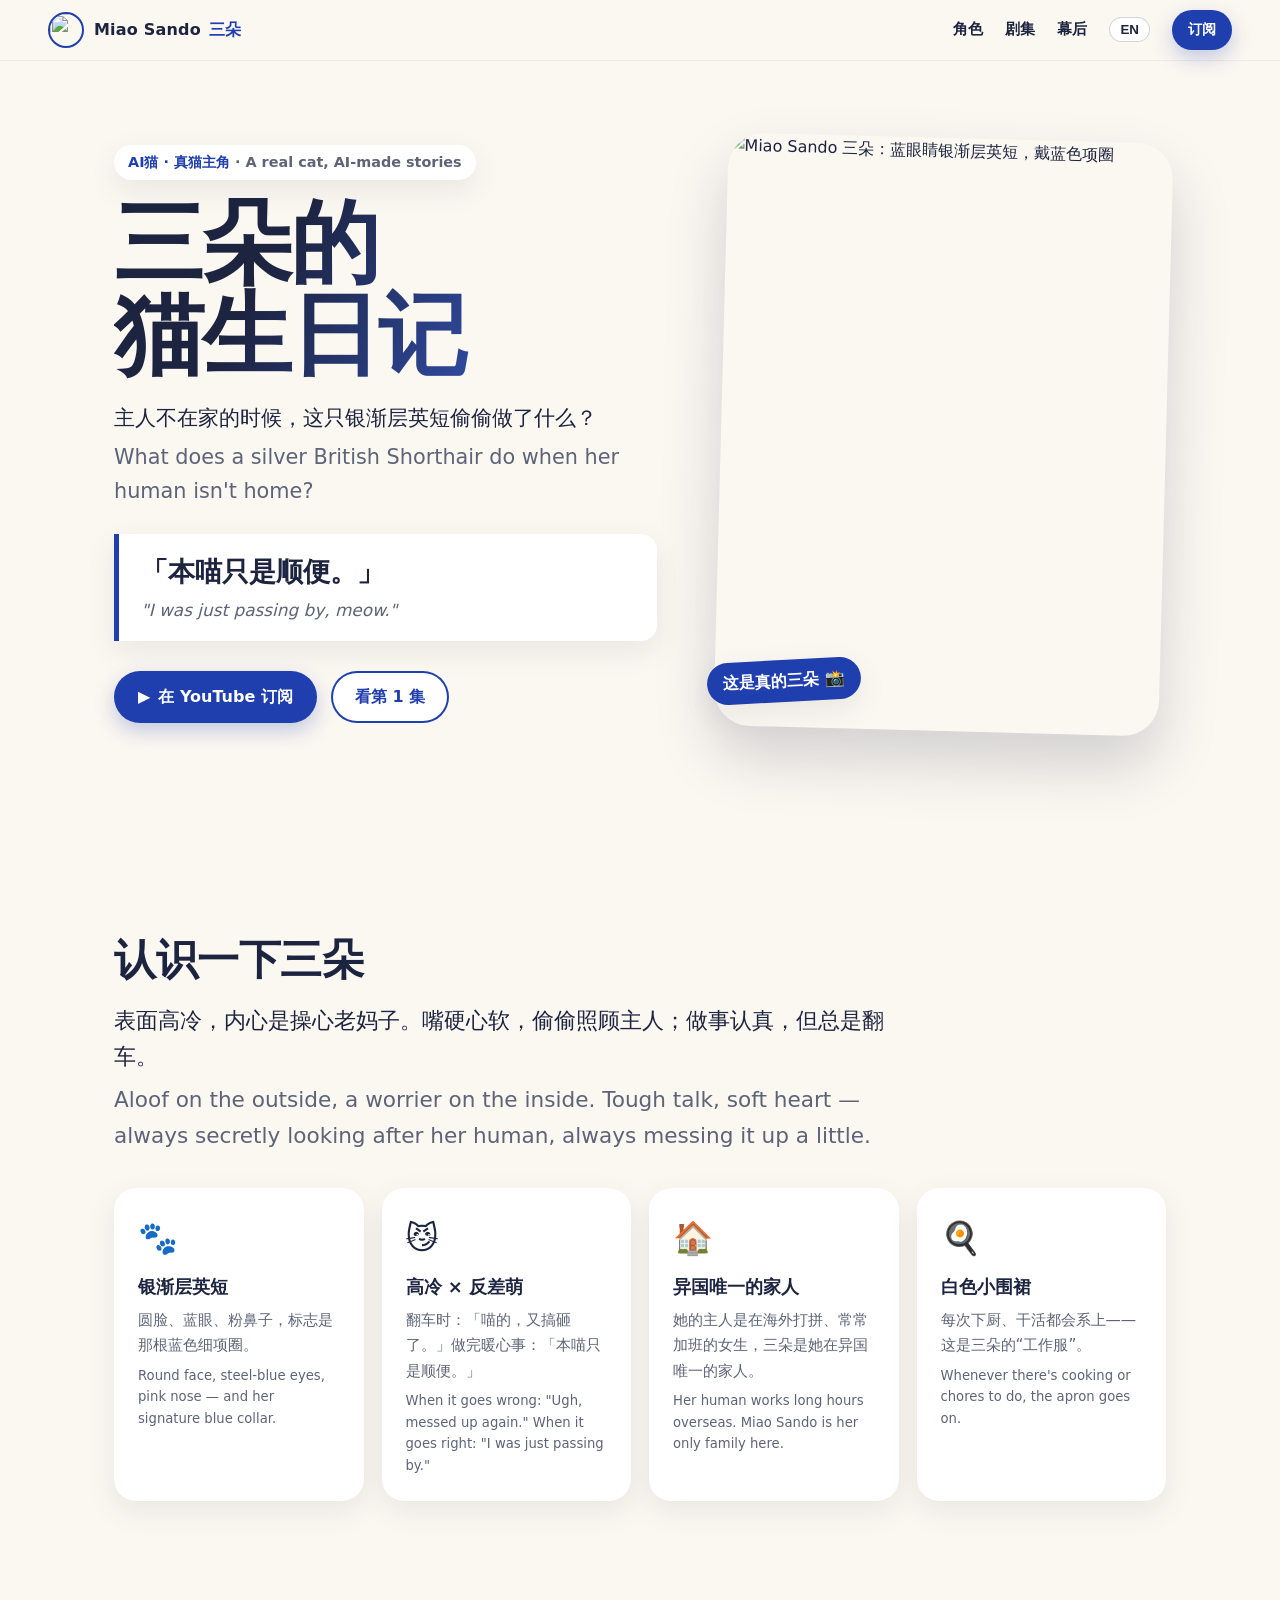
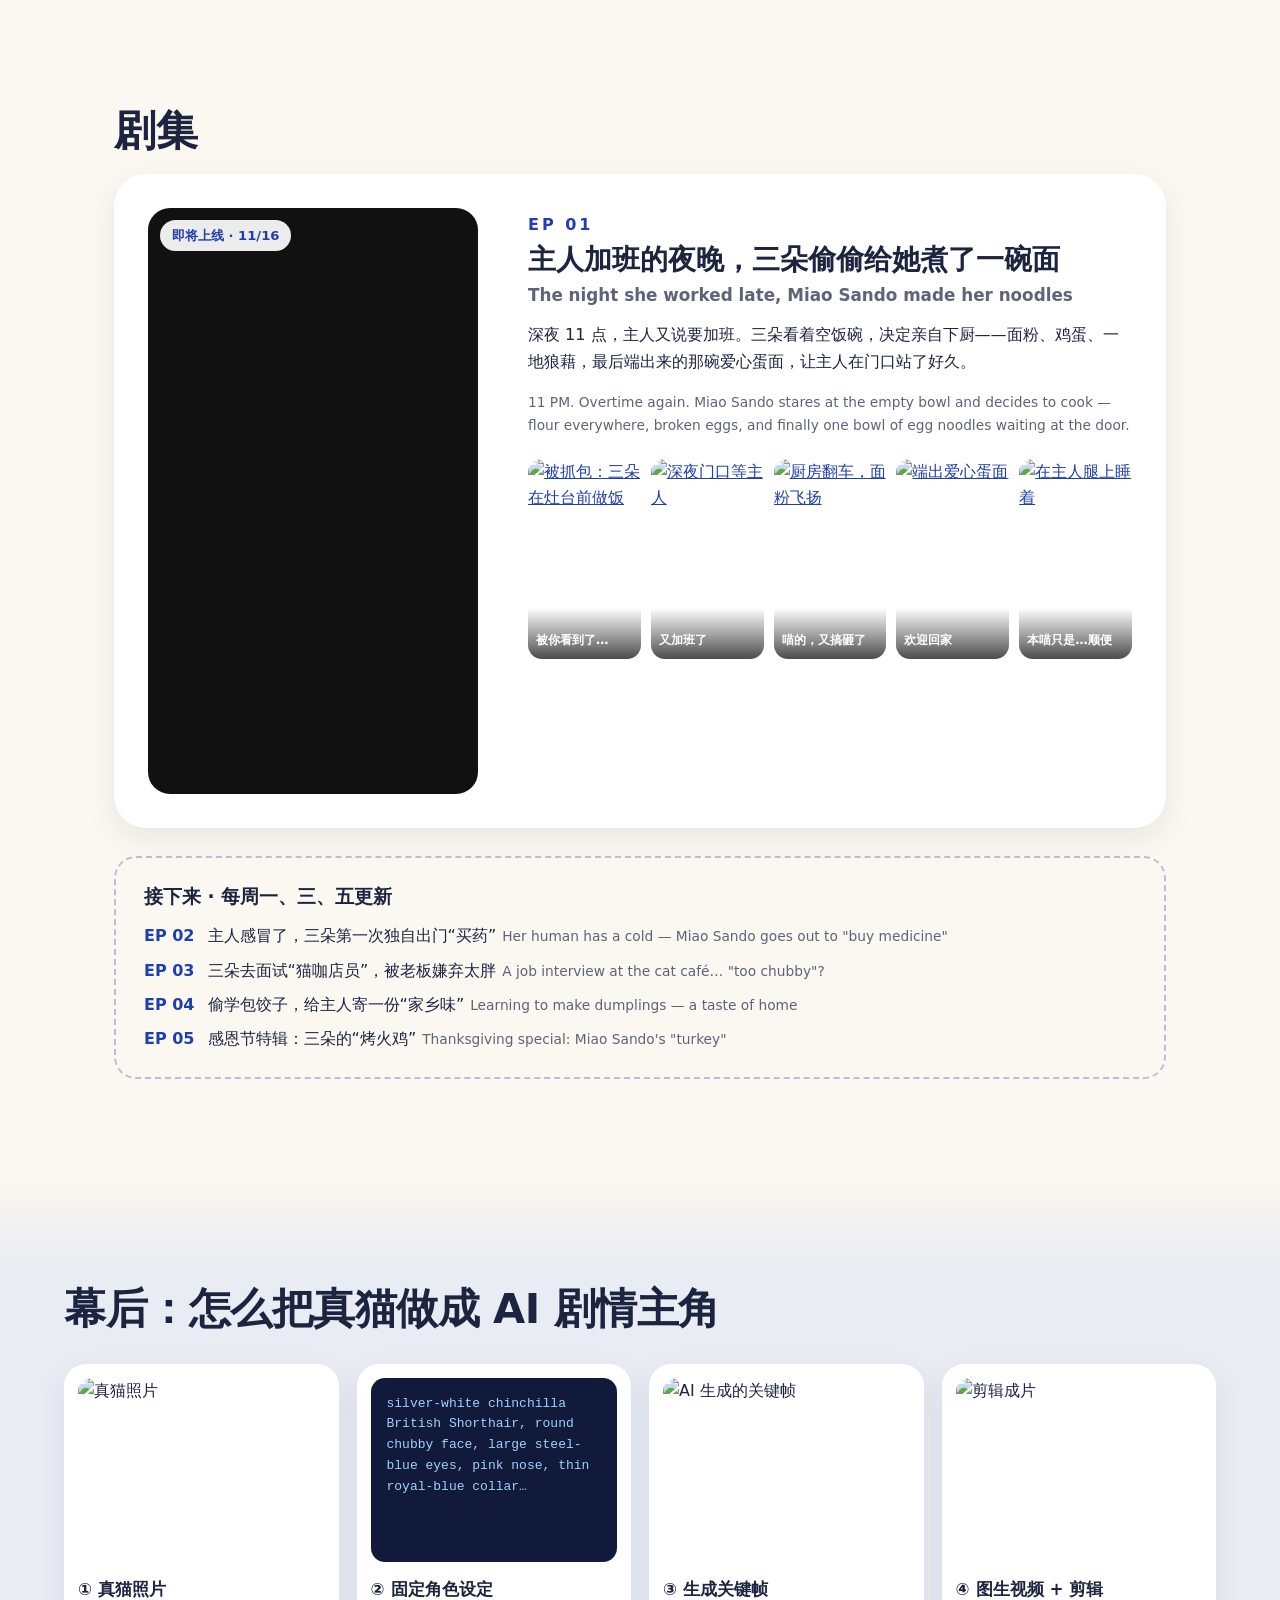
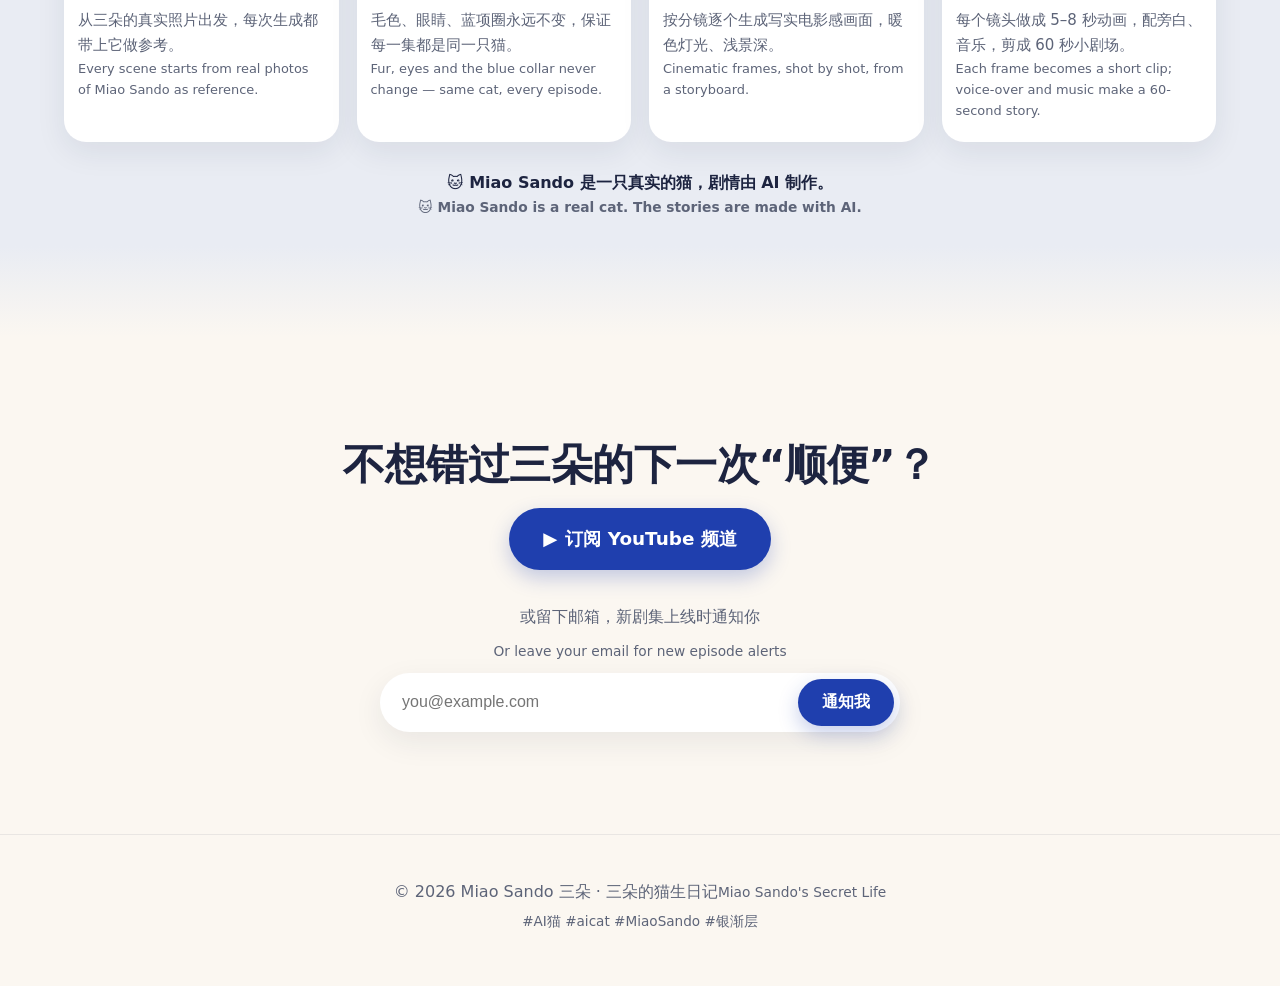
==== site/index.html @ 08f4e25f "Add site pages, styles and scripts" ====
<!doctype html>
<html lang="zh-Hans">
<head>
<meta charset="utf-8">
<meta name="viewport" content="width=device-width, initial-scale=1">
<title>Miao Sando 三朵 · 三朵的猫生日记 | AI猫剧情短片</title>
<meta name="description" content="Miao Sando（三朵）是一只真实的银渐层英短，表面高冷、内心操心。《三朵的猫生日记》用 AI 讲述主人不在家时，它偷偷做的暖心小事。Miao Sando's Secret Life — a real cat, AI-made stories.">
<meta name="keywords" content="AI猫, aicat, AI萌宠, Miao Sando, 三朵, 银渐层, 英短, AI cat, cat shorts">
<link rel="canonical" href="https://miaosando.com/">
<meta name="theme-color" content="#1f3fae">
<link rel="icon" href="favicon.ico" sizes="any">
<link rel="icon" type="image/png" href="img/icon-192.png">
<link rel="apple-touch-icon" href="img/apple-touch-icon.png">
<link rel="manifest" href="site.webmanifest">
<meta property="og:type" content="website">
<meta property="og:site_name" content="Miao Sando 三朵">
<meta property="og:title" content="Miao Sando 三朵 · 三朵的猫生日记">
<meta property="og:description" content="主人不在家时，这只银渐层偷偷做了什么？真猫主角 × AI 剧情。「本喵只是顺便。」">
<meta property="og:url" content="https://miaosando.com/">
<meta property="og:image" content="https://miaosando.com/img/og.jpg">
<meta property="og:image:width" content="1200">
<meta property="og:image:height" content="630">
<meta property="og:locale" content="zh_CN">
<meta property="og:locale:alternate" content="en_US">
<meta name="twitter:card" content="summary_large_image">
<meta name="twitter:title" content="Miao Sando 三朵 · Miao Sando's Secret Life">
<meta name="twitter:description" content="A real silver British Shorthair, AI-made stories. 「本喵只是顺便。」">
<meta name="twitter:image" content="https://miaosando.com/img/og.jpg">
<link rel="preload" as="image" href="img/miao-sando.webp">
<link rel="stylesheet" href="style.css">
<script type="application/ld+json">{"@context":"https://schema.org","@type":"CreativeWorkSeries","name":"三朵的猫生日记 Miao Sando's Secret Life","url":"https://miaosando.com/","image":"https://miaosando.com/img/og.jpg","inLanguage":["zh","en"],"description":"AI cat story Shorts starring Miao Sando, a real silver British Shorthair."}</script>
</head>
<body>
<header class="nav">
  <a class="brand" href="#top"><img src="img/icon-192.png" alt="" width="36" height="36"> <span>Miao Sando <b class="zh">三朵</b></span></a>
  <nav>
    <a href="#about"><span class="zh">角色</span><span class="en">Meet</span></a>
    <a href="#episodes"><span class="zh">剧集</span><span class="en">Episodes</span></a>
    <a href="#making"><span class="zh">幕后</span><span class="en">Making</span></a>
    <button id="lang" type="button" aria-label="Switch language">EN</button>
    <a class="btn btn-sm" data-yt href="#"><span class="zh">订阅</span><span class="en">Subscribe</span></a>
  </nav>
</header>

<main id="top">
<section class="hero">
  <div class="hero-text">
    <p class="kicker">AI猫 · 真猫主角 <span class="en">· A real cat, AI-made stories</span></p>
    <h1><span class="zh">三朵的<br>猫生日记</span><span class="en">Miao Sando's<br>Secret Life</span></h1>
    <p class="sub zh">主人不在家的时候，这只银渐层英短偷偷做了什么？</p>
    <p class="sub en">What does a silver British Shorthair do when her human isn't home?</p>
    <blockquote class="catch">「本喵只是顺便。」<cite class="en">"I was just passing by, meow."</cite></blockquote>
    <div class="cta">
      <a class="btn" data-yt href="#">▶ <span class="zh">在 YouTube 订阅</span><span class="en">Subscribe on YouTube</span></a>
      <a class="btn btn-ghost" href="#episodes"><span class="zh">看第 1 集</span><span class="en">Watch Ep. 1</span></a>
    </div>
  </div>
  <figure class="hero-img">
    <img src="img/miao-sando.webp" alt="Miao Sando 三朵：蓝眼睛银渐层英短，戴蓝色项圈" width="900" height="1200" fetchpriority="high">
    <figcaption><span class="zh">这是真的三朵 📸</span><span class="en">The real Miao Sando 📸</span></figcaption>
  </figure>
</section>

<section id="about" class="about">
  <h2><span class="zh">认识一下三朵</span><span class="en">Meet Miao Sando</span></h2>
  <p class="lead zh">表面高冷，内心是操心老妈子。嘴硬心软，偷偷照顾主人；做事认真，但总是翻车。</p>
  <p class="lead en">Aloof on the outside, a worrier on the inside. Tough talk, soft heart — always secretly looking after her human, always messing it up a little.</p>
  <div class="cards">
    <div class="card"><div class="ico">🐾</div><h3><span class="zh">银渐层英短</span><span class="en">Silver Chinchilla BSH</span></h3><p><span class="zh">圆脸、蓝眼、粉鼻子，标志是那根蓝色细项圈。</span><span class="en">Round face, steel-blue eyes, pink nose — and her signature blue collar.</span></p></div>
    <div class="card"><div class="ico">😼</div><h3><span class="zh">高冷 × 反差萌</span><span class="en">Cool, then caring</span></h3><p><span class="zh">翻车时：「喵的，又搞砸了。」做完暖心事：「本喵只是顺便。」</span><span class="en">When it goes wrong: "Ugh, messed up again." When it goes right: "I was just passing by."</span></p></div>
    <div class="card"><div class="ico">🏠</div><h3><span class="zh">异国唯一的家人</span><span class="en">Family far from home</span></h3><p><span class="zh">她的主人是在海外打拼、常常加班的女生，三朵是她在异国唯一的家人。</span><span class="en">Her human works long hours overseas. Miao Sando is her only family here.</span></p></div>
    <div class="card"><div class="ico">🍳</div><h3><span class="zh">白色小围裙</span><span class="en">The little white apron</span></h3><p><span class="zh">每次下厨、干活都会系上——这是三朵的“工作服”。</span><span class="en">Whenever there's cooking or chores to do, the apron goes on.</span></p></div>
  </div>
</section>

<section id="episodes" class="episodes">
  <h2><span class="zh">剧集</span><span class="en">Episodes</span></h2>
  <article class="ep">
    <div class="ep-media" data-ep="ep01">
      <video src="img/ep01-hook.mp4" poster="img/ep01-1.webp" autoplay muted loop playsinline preload="metadata" aria-label="第 1 集预告片段"></video>
      <span class="badge"><span class="zh">即将上线 · 11/16</span><span class="en">Coming Nov 16</span></span>
    </div>
    <div class="ep-body">
      <p class="ep-no">EP 01</p>
      <h3 class="zh">主人加班的夜晚，三朵偷偷给她煮了一碗面</h3>
      <h3 class="en">The night she worked late, Miao Sando made her noodles</h3>
      <p class="zh">深夜 11 点，主人又说要加班。三朵看着空饭碗，决定亲自下厨——面粉、鸡蛋、一地狼藉，最后端出来的那碗爱心蛋面，让主人在门口站了好久。</p>
      <p class="en">11 PM. Overtime again. Miao Sando stares at the empty bowl and decides to cook — flour everywhere, broken eggs, and finally one bowl of egg noodles waiting at the door.</p>
      <div class="frames">
        <a href="img/ep01-1.webp"><img src="img/ep01-1.webp" alt="被抓包：三朵在灶台前做饭" loading="lazy" width="540" height="960"><span><span class="zh">被你看到了…</span><span class="en">Caught!</span></span></a>
        <a href="img/ep01-2.webp"><img src="img/ep01-2.webp" alt="深夜门口等主人" loading="lazy" width="540" height="960"><span><span class="zh">又加班了</span><span class="en">Waiting</span></span></a>
        <a href="img/ep01-3.webp"><img src="img/ep01-3.webp" alt="厨房翻车，面粉飞扬" loading="lazy" width="540" height="960"><span><span class="zh">喵的，又搞砸了</span><span class="en">Oops</span></span></a>
        <a href="img/ep01-4.webp"><img src="img/ep01-4.webp" alt="端出爱心蛋面" loading="lazy" width="540" height="960"><span><span class="zh">欢迎回家</span><span class="en">Welcome home</span></span></a>
        <a href="img/ep01-5.webp"><img src="img/ep01-5.webp" alt="在主人腿上睡着" loading="lazy" width="540" height="960"><span><span class="zh">本喵只是…顺便</span><span class="en">Just passing by</span></span></a>
      </div>
    </div>
  </article>
  <div class="next">
    <h3><span class="zh">接下来 · 每周一、三、五更新</span><span class="en">Up next · new Shorts Mon / Wed / Fri</span></h3>
    <ul>
      <li><b>EP 02</b> <span class="zh">主人感冒了，三朵第一次独自出门“买药”</span><span class="en">Her human has a cold — Miao Sando goes out to "buy medicine"</span></li>
      <li><b>EP 03</b> <span class="zh">三朵去面试“猫咖店员”，被老板嫌弃太胖</span><span class="en">A job interview at the cat café… "too chubby"?</span></li>
      <li><b>EP 04</b> <span class="zh">偷学包饺子，给主人寄一份“家乡味”</span><span class="en">Learning to make dumplings — a taste of home</span></li>
      <li><b>EP 05</b> <span class="zh">感恩节特辑：三朵的“烤火鸡”</span><span class="en">Thanksgiving special: Miao Sando's "turkey"</span></li>
    </ul>
  </div>
</section>

<section id="making" class="making">
  <h2><span class="zh">幕后：怎么把真猫做成 AI 剧情主角</span><span class="en">Behind the scenes: how we make an AI cat</span></h2>
  <ol class="steps">
    <li><img src="img/miao-sando.webp" alt="真猫照片" loading="lazy" width="900" height="1200"><h3><span class="zh">① 真猫照片</span><span class="en">1 · Real photo</span></h3><p><span class="zh">从三朵的真实照片出发，每次生成都带上它做参考。</span><span class="en">Every scene starts from real photos of Miao Sando as reference.</span></p></li>
    <li><div class="prompt">silver-white chinchilla British Shorthair, round chubby face, large steel-blue eyes, pink nose, thin royal-blue collar…</div><h3><span class="zh">② 固定角色设定</span><span class="en">2 · Locked character sheet</span></h3><p><span class="zh">毛色、眼睛、蓝项圈永远不变，保证每一集都是同一只猫。</span><span class="en">Fur, eyes and the blue collar never change — same cat, every episode.</span></p></li>
    <li><img src="img/ep01-3.webp" alt="AI 生成的关键帧" loading="lazy" width="540" height="960"><h3><span class="zh">③ 生成关键帧</span><span class="en">3 · Key frames</span></h3><p><span class="zh">按分镜逐个生成写实电影感画面，暖色灯光、浅景深。</span><span class="en">Cinematic frames, shot by shot, from a storyboard.</span></p></li>
    <li><img src="img/ep01-cover.webp" alt="剪辑成片" loading="lazy" width="1280" height="720"><h3><span class="zh">④ 图生视频 + 剪辑</span><span class="en">4 · Animate &amp; edit</span></h3><p><span class="zh">每个镜头做成 5–8 秒动画，配旁白、音乐，剪成 60 秒小剧场。</span><span class="en">Each frame becomes a short clip; voice-over and music make a 60-second story.</span></p></li>
  </ol>
  <p class="note"><span class="zh">🐱 Miao Sando 是一只真实的猫，剧情由 AI 制作。</span><span class="en">🐱 Miao Sando is a real cat. The stories are made with AI.</span></p>
</section>

<section class="join">
  <h2><span class="zh">不想错过三朵的下一次“顺便”？</span><span class="en">Don't miss what she does next</span></h2>
  <a class="btn btn-lg" data-yt href="#">▶ <span class="zh">订阅 YouTube 频道</span><span class="en">Subscribe on YouTube</span></a>
  <form id="signup" class="signup">
    <label for="em" class="zh">或留下邮箱，新剧集上线时通知你</label>
    <label for="em" class="en">Or leave your email for new episode alerts</label>
    <div><input id="em" type="email" required placeholder="you@example.com"><button class="btn" type="submit"><span class="zh">通知我</span><span class="en">Notify me</span></button></div>
    <p id="signup-msg" hidden><span class="zh">邮件订阅即将开放，先去 YouTube 订阅吧 💙</span><span class="en">Email alerts coming soon — subscribe on YouTube for now 💙</span></p>
  </form>
</section>
</main>

<footer>
  <p>© <span id="yr">2026</span> Miao Sando 三朵 · <span class="zh">三朵的猫生日记</span><span class="en">Miao Sando's Secret Life</span></p>
  <p class="small">#AI猫 #aicat #MiaoSando #银渐层</p>
</footer>

<dialog id="lb" aria-label="Image preview"><img alt=""></dialog>
<script src="config.js"></script>
<script src="app.js" defer></script>
</body>
</html>
---- site/style.css ----
:root{--bg:#fbf7f1;--ink:#1d2440;--muted:#5d6478;--blue:#1f3fae;--blue2:#3b63e0;--silver:#e9ecf3;--card:#fff;--r:22px;--sh:0 10px 30px rgba(29,36,64,.08)}
*{box-sizing:border-box}html{scroll-behavior:smooth}
body{margin:0;background:var(--bg);color:var(--ink);font:16px/1.65 -apple-system,BlinkMacSystemFont,"PingFang SC","Hiragino Sans GB","Noto Sans SC","Microsoft YaHei",system-ui,sans-serif;-webkit-font-smoothing:antialiased}
img,video{max-width:100%;display:block}
a{color:var(--blue)}
.en{color:var(--muted);font-size:.86em;display:block}
h1 .en,h2 .en,h3 .en,nav .en,.btn .en,.badge .en,.frames .en,.ep-no .en{display:none}
html.en-only .zh{display:none!important}
html.en-only .en{display:block!important;color:inherit;font-size:inherit}
html.en-only nav .en,html.en-only .btn .en,html.en-only .badge .en,html.en-only .frames span .en,html.en-only .steps h3 .en{display:inline!important}
.nav{position:sticky;top:0;z-index:20;display:flex;justify-content:space-between;align-items:center;padding:10px clamp(16px,4vw,48px);background:rgba(251,247,241,.85);backdrop-filter:saturate(1.4) blur(12px);border-bottom:1px solid rgba(29,36,64,.06)}
.brand{display:flex;align-items:center;gap:10px;text-decoration:none;color:var(--ink);font-weight:800;letter-spacing:.2px}
.brand img{border-radius:50%;border:2px solid var(--blue)}
.brand b{color:var(--blue);font-weight:800;margin-left:2px}
nav{display:flex;align-items:center;gap:clamp(8px,2vw,22px)}
nav>a:not(.btn){color:var(--ink);text-decoration:none;font-weight:600;font-size:.95rem}
#lang{border:1px solid rgba(29,36,64,.2);background:#fff;border-radius:999px;padding:4px 10px;font-weight:700;cursor:pointer;color:var(--ink)}
.btn{display:inline-flex;align-items:center;gap:8px;background:var(--blue);color:#fff;text-decoration:none;font-weight:700;border:0;border-radius:999px;padding:13px 24px;cursor:pointer;box-shadow:0 8px 20px rgba(31,63,174,.25);transition:transform .15s,box-shadow .15s;font-size:1rem}
.btn:hover{transform:translateY(-2px);box-shadow:0 12px 26px rgba(31,63,174,.32)}
.btn-sm{padding:8px 16px;font-size:.9rem}.btn-lg{padding:16px 34px;font-size:1.15rem}
.btn-ghost{background:#fff;color:var(--blue);box-shadow:inset 0 0 0 2px var(--blue)}
section{padding:clamp(56px,8vw,110px) clamp(18px,5vw,64px);max-width:1180px;margin:0 auto}
h2{font-size:clamp(1.7rem,3.6vw,2.6rem);line-height:1.2;margin:0 0 18px;letter-spacing:-.5px}
.hero{display:grid;grid-template-columns:1.1fr .9fr;gap:clamp(28px,5vw,70px);align-items:center;padding-top:clamp(36px,6vw,80px)}
.kicker{display:inline-block;background:#fff;border-radius:999px;padding:6px 14px;font-weight:700;color:var(--blue);box-shadow:var(--sh);margin:0 0 18px;font-size:.9rem}
.kicker .en{display:inline;font-size:1em;color:var(--muted)}
h1{font-size:clamp(2.8rem,7.4vw,5.6rem);line-height:1.02;margin:0 0 20px;letter-spacing:-2px;background:linear-gradient(120deg,var(--ink) 30%,var(--blue2));-webkit-background-clip:text;background-clip:text;color:transparent}
.sub{font-size:clamp(1.05rem,1.8vw,1.3rem);margin:0 0 4px}
.catch{margin:26px 0 30px;padding:16px 22px;background:#fff;border-left:5px solid var(--blue);border-radius:0 16px 16px 0;font-size:clamp(1.3rem,2.4vw,1.7rem);font-weight:800;box-shadow:var(--sh)}
.catch cite{font-style:italic;font-weight:500;font-size:.62em;margin-top:2px}
.cta{display:flex;gap:14px;flex-wrap:wrap}
.hero-img{margin:0;position:relative}
.hero-img img{width:100%;height:auto;border-radius:36px;box-shadow:0 30px 60px rgba(29,36,64,.18);aspect-ratio:3/4;object-fit:cover;transform:rotate(1.5deg)}
.hero-img figcaption{position:absolute;left:-14px;bottom:28px;background:var(--blue);color:#fff;font-weight:700;padding:8px 16px;border-radius:999px;box-shadow:var(--sh);transform:rotate(-3deg)}
.hero-img figcaption .en{color:#fff;display:none}
.lead{font-size:clamp(1.1rem,1.9vw,1.35rem);max-width:780px;margin:0 0 8px}
.cards{display:grid;grid-template-columns:repeat(4,1fr);gap:18px;margin-top:34px}
.card{background:var(--card);border-radius:var(--r);padding:24px;box-shadow:var(--sh)}
.card .ico{font-size:2rem}.card h3{margin:8px 0 6px;font-size:1.12rem}.card p{margin:0;color:var(--muted);font-size:.96rem}
.card p .en{margin-top:6px}
.ep{display:grid;grid-template-columns:330px 1fr;gap:clamp(24px,4vw,50px);background:#fff;border-radius:32px;padding:clamp(18px,3vw,34px);box-shadow:var(--sh)}
.ep-media{position:relative;border-radius:22px;overflow:hidden;aspect-ratio:9/16;background:#111}
.ep-media video,.ep-media iframe{width:100%;height:100%;object-fit:cover;border:0}
.badge{position:absolute;top:12px;left:12px;background:rgba(255,255,255,.92);color:var(--blue);font-weight:800;font-size:.82rem;padding:5px 12px;border-radius:999px}
.ep-media.live .badge{display:none}
.ep-no{font-weight:900;color:var(--blue);letter-spacing:3px;margin:4px 0}
.ep-body h3{font-size:clamp(1.3rem,2.4vw,1.75rem);line-height:1.3;margin:0 0 12px}
.ep-body h3.en{font-size:1.05rem;margin-top:-6px}
.frames{display:grid;grid-template-columns:repeat(5,1fr);gap:10px;margin-top:22px}
.frames a{position:relative;border-radius:14px;overflow:hidden;display:block;aspect-ratio:9/16}
.frames img{width:100%;height:100%;object-fit:cover;transition:transform .3s}
.frames a:hover img{transform:scale(1.06)}
.frames a>span{position:absolute;inset:auto 0 0 0;padding:22px 8px 8px;font-size:.78rem;font-weight:700;color:#fff;background:linear-gradient(transparent,rgba(0,0,0,.7))}
.next{margin-top:28px;padding:24px 28px;border:2px dashed rgba(31,63,174,.3);border-radius:var(--r)}
.next h3{margin:0 0 10px}.next ul{margin:0;padding:0;list-style:none;display:grid;gap:8px}
.next li b{color:var(--blue);margin-right:8px}.next li .en{display:inline;margin-left:6px}
html.en-only .next li .en{margin-left:0}
.making{background:linear-gradient(180deg,transparent,var(--silver) 12%,var(--silver) 88%,transparent);max-width:none}
.making>*{max-width:1180px;margin-left:auto;margin-right:auto}
.steps{list-style:none;padding:0;display:grid;grid-template-columns:repeat(4,1fr);gap:18px;margin-top:30px}
.steps li{background:#fff;border-radius:var(--r);padding:14px 14px 20px;box-shadow:var(--sh)}
.steps img{width:100%;height:auto;aspect-ratio:4/3;object-fit:cover;border-radius:14px}
.prompt{aspect-ratio:4/3;border-radius:14px;background:#111a3a;color:#9fd1ff;font:13px/1.6 ui-monospace,SFMono-Regular,Menlo,monospace;padding:16px;overflow:hidden}
.steps h3{margin:14px 0 4px;font-size:1.05rem}.steps p{margin:0;color:var(--muted);font-size:.94rem}
.note{text-align:center;font-weight:600;margin-top:28px}
.join{text-align:center}
.signup{margin:34px auto 0;max-width:520px}
.signup label{display:block;margin-bottom:10px;color:var(--muted)}
.signup>div{display:flex;gap:8px;background:#fff;padding:6px;border-radius:999px;box-shadow:var(--sh)}
.signup input{flex:1;border:0;background:transparent;padding:0 16px;font-size:1rem;min-width:0;outline:none}
#signup-msg{margin-top:12px;color:var(--blue);font-weight:600}
footer{text-align:center;padding:40px 20px 50px;color:var(--muted);border-top:1px solid rgba(29,36,64,.08)}
footer p{margin:4px 0}footer .en{display:inline}.small{font-size:.85rem}
dialog{border:0;padding:0;background:transparent;max-width:min(92vw,480px)}
dialog::backdrop{background:rgba(10,14,30,.8)}dialog img{border-radius:18px;max-height:90vh;width:auto}
@media (max-width:960px){.cards,.steps{grid-template-columns:repeat(2,1fr)}.ep{grid-template-columns:1fr}.ep-media{max-width:340px;margin:0 auto;width:100%}}
@media (max-width:720px){.hero{grid-template-columns:1fr}.hero-img{max-width:420px;margin:0 auto;order:-1}nav>a:not(.btn){display:none}.frames{grid-template-columns:repeat(3,1fr)}.frames a:nth-child(n+4){display:none}}
@media (max-width:460px){.cards,.steps{grid-template-columns:1fr}.signup>div{flex-direction:column;border-radius:20px}.signup input{padding:12px 16px}}
@media (prefers-reduced-motion:reduce){*{transition:none!important;scroll-behavior:auto}}
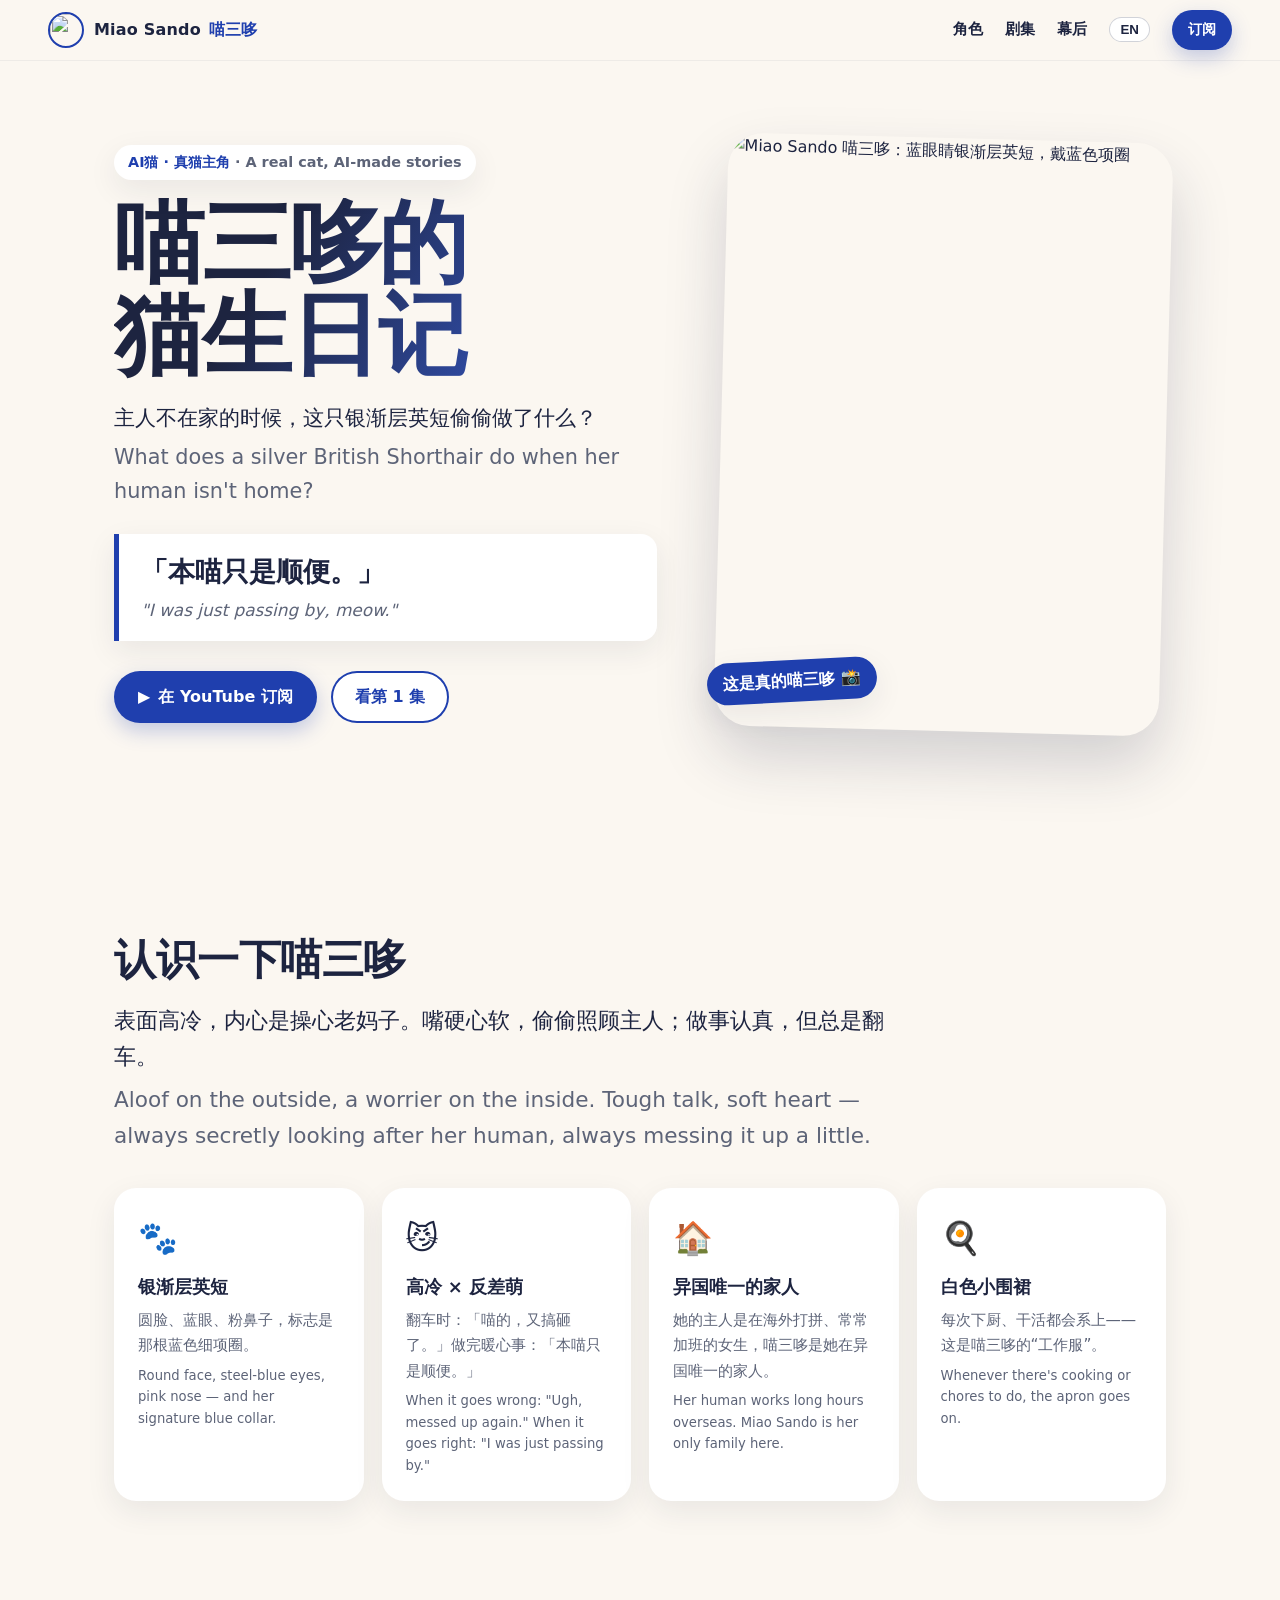
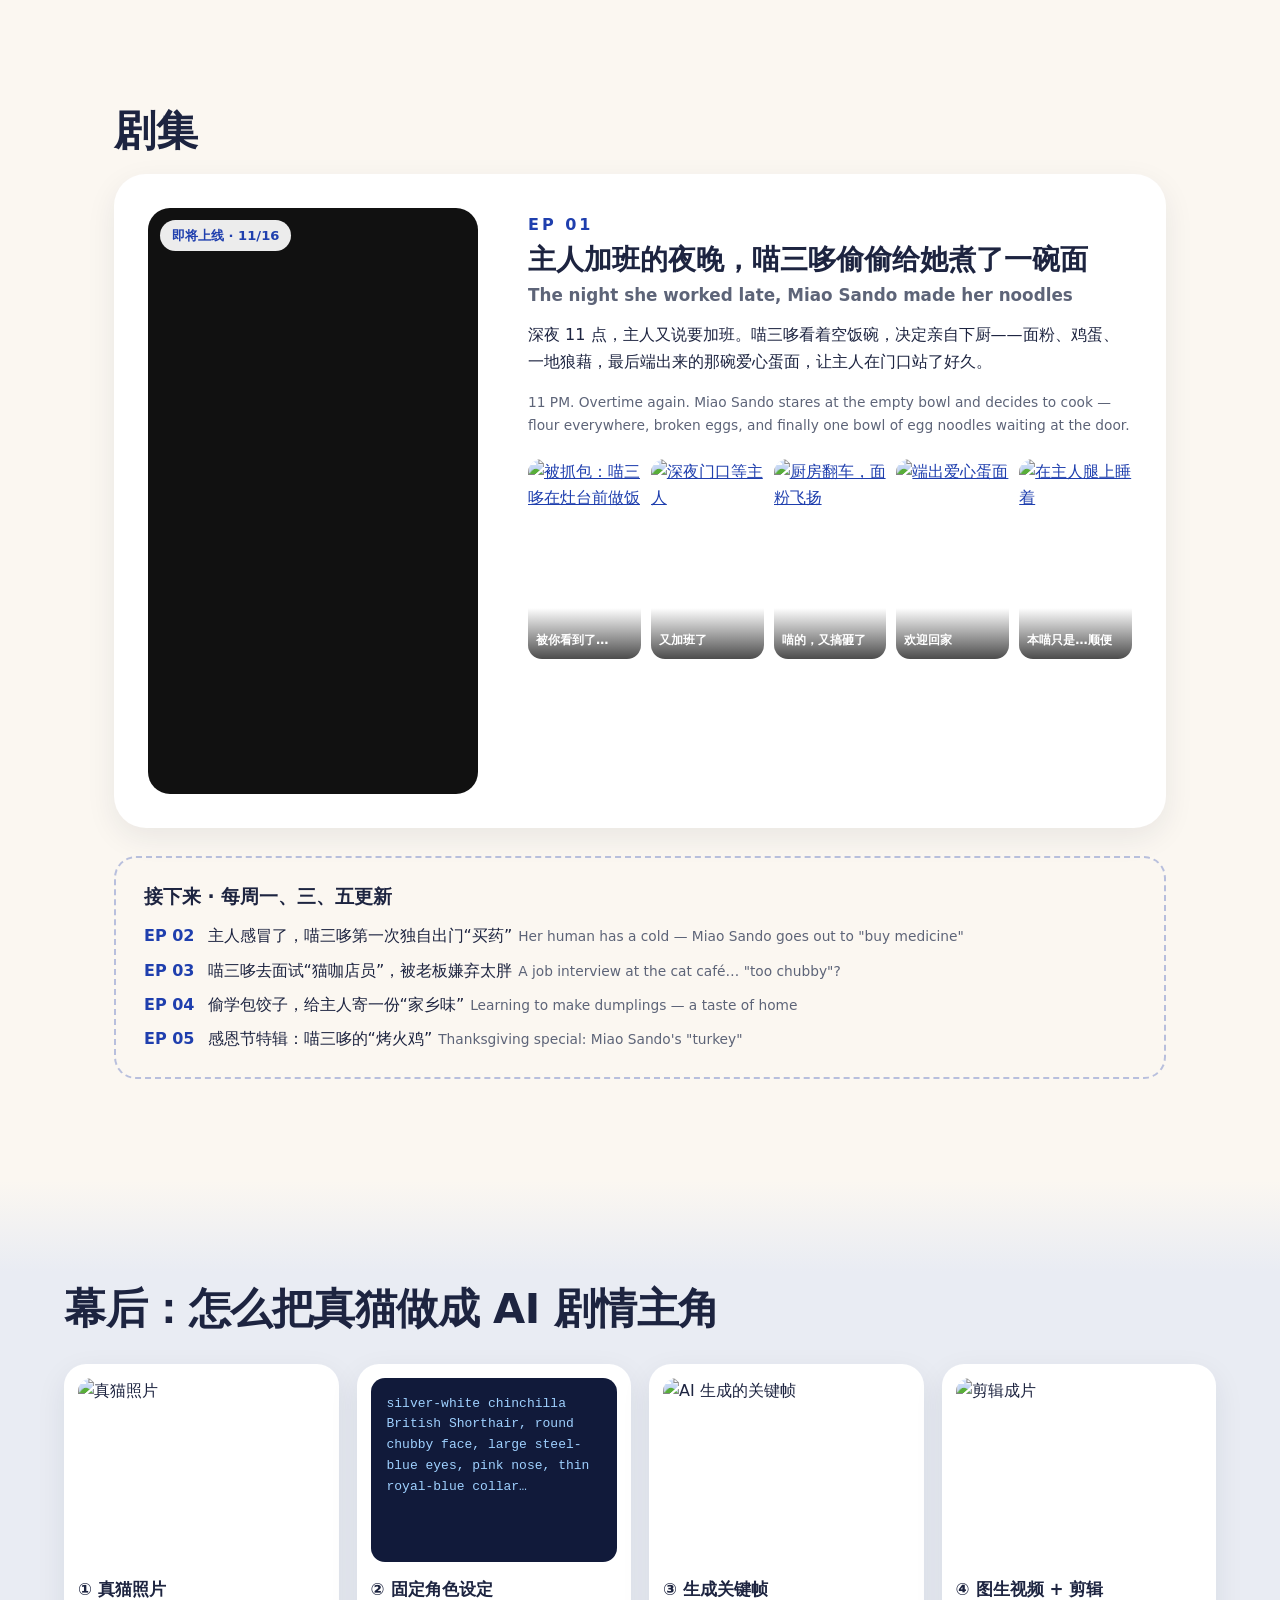
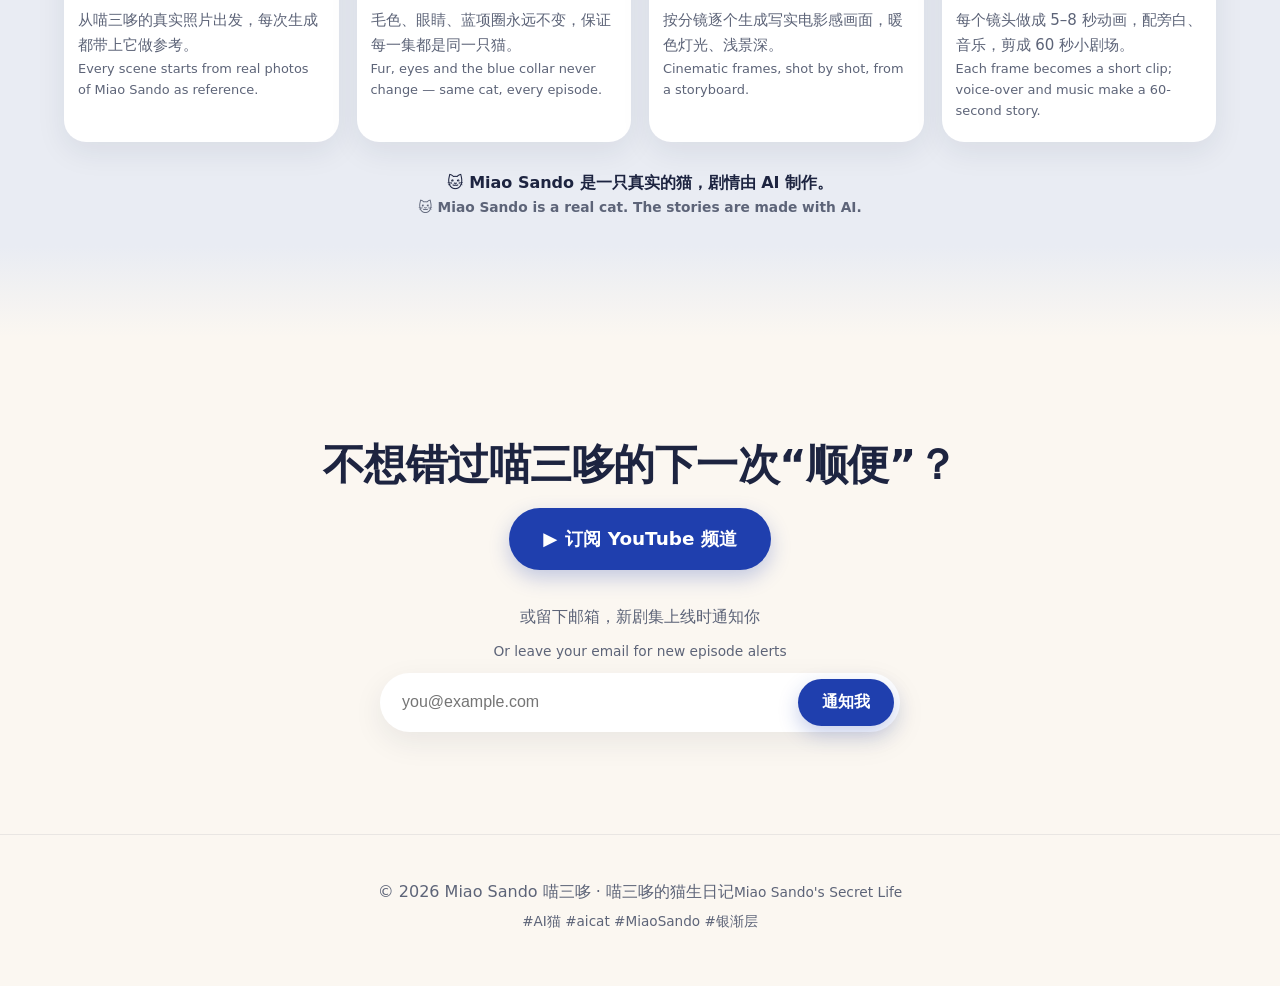
==== commit ae3f164e: "Rename Chinese name 三朵 → 喵三哆 (series: 喵三哆的猫生日记)" ====
--- a/site/index.html
+++ b/site/index.html
@@ -3,9 +3,9 @@
 <head>
 <meta charset="utf-8">
 <meta name="viewport" content="width=device-width, initial-scale=1">
-<title>Miao Sando 三朵 · 三朵的猫生日记 | AI猫剧情短片</title>
-<meta name="description" content="Miao Sando（三朵）是一只真实的银渐层英短，表面高冷、内心操心。《三朵的猫生日记》用 AI 讲述主人不在家时，它偷偷做的暖心小事。Miao Sando's Secret Life — a real cat, AI-made stories.">
-<meta name="keywords" content="AI猫, aicat, AI萌宠, Miao Sando, 三朵, 银渐层, 英短, AI cat, cat shorts">
+<title>Miao Sando 喵三哆 · 喵三哆的猫生日记 | AI猫剧情短片</title>
+<meta name="description" content="Miao Sando（喵三哆）是一只真实的银渐层英短，表面高冷、内心操心。《喵三哆的猫生日记》用 AI 讲述主人不在家时，它偷偷做的暖心小事。Miao Sando's Secret Life — a real cat, AI-made stories.">
+<meta name="keywords" content="AI猫, aicat, AI萌宠, Miao Sando, 喵三哆, 银渐层, 英短, AI cat, cat shorts">
 <link rel="canonical" href="https://miaosando.com/">
 <meta name="theme-color" content="#1f3fae">
 <link rel="icon" href="favicon.ico" sizes="any">
@@ -13,8 +13,8 @@
 <link rel="apple-touch-icon" href="img/apple-touch-icon.png">
 <link rel="manifest" href="site.webmanifest">
 <meta property="og:type" content="website">
-<meta property="og:site_name" content="Miao Sando 三朵">
-<meta property="og:title" content="Miao Sando 三朵 · 三朵的猫生日记">
+<meta property="og:site_name" content="Miao Sando 喵三哆">
+<meta property="og:title" content="Miao Sando 喵三哆 · 喵三哆的猫生日记">
 <meta property="og:description" content="主人不在家时，这只银渐层偷偷做了什么？真猫主角 × AI 剧情。「本喵只是顺便。」">
 <meta property="og:url" content="https://miaosando.com/">
 <meta property="og:image" content="https://miaosando.com/img/og.jpg">
@@ -23,16 +23,16 @@
 <meta property="og:locale" content="zh_CN">
 <meta property="og:locale:alternate" content="en_US">
 <meta name="twitter:card" content="summary_large_image">
-<meta name="twitter:title" content="Miao Sando 三朵 · Miao Sando's Secret Life">
+<meta name="twitter:title" content="Miao Sando 喵三哆 · Miao Sando's Secret Life">
 <meta name="twitter:description" content="A real silver British Shorthair, AI-made stories. 「本喵只是顺便。」">
 <meta name="twitter:image" content="https://miaosando.com/img/og.jpg">
 <link rel="preload" as="image" href="img/miao-sando.webp">
 <link rel="stylesheet" href="style.css">
-<script type="application/ld+json">{"@context":"https://schema.org","@type":"CreativeWorkSeries","name":"三朵的猫生日记 Miao Sando's Secret Life","url":"https://miaosando.com/","image":"https://miaosando.com/img/og.jpg","inLanguage":["zh","en"],"description":"AI cat story Shorts starring Miao Sando, a real silver British Shorthair."}</script>
+<script type="application/ld+json">{"@context":"https://schema.org","@type":"CreativeWorkSeries","name":"喵三哆的猫生日记 Miao Sando's Secret Life","url":"https://miaosando.com/","image":"https://miaosando.com/img/og.jpg","inLanguage":["zh","en"],"description":"AI cat story Shorts starring Miao Sando, a real silver British Shorthair."}</script>
 </head>
 <body>
 <header class="nav">
-  <a class="brand" href="#top"><img src="img/icon-192.png" alt="" width="36" height="36"> <span>Miao Sando <b class="zh">三朵</b></span></a>
+  <a class="brand" href="#top"><img src="img/icon-192.png" alt="" width="36" height="36"> <span>Miao Sando <b class="zh">喵三哆</b></span></a>
   <nav>
     <a href="#about"><span class="zh">角色</span><span class="en">Meet</span></a>
     <a href="#episodes"><span class="zh">剧集</span><span class="en">Episodes</span></a>
@@ -46,7 +46,7 @@
 <section class="hero">
   <div class="hero-text">
     <p class="kicker">AI猫 · 真猫主角 <span class="en">· A real cat, AI-made stories</span></p>
-    <h1><span class="zh">三朵的<br>猫生日记</span><span class="en">Miao Sando's<br>Secret Life</span></h1>
+    <h1><span class="zh">喵三哆的<br>猫生日记</span><span class="en">Miao Sando's<br>Secret Life</span></h1>
     <p class="sub zh">主人不在家的时候，这只银渐层英短偷偷做了什么？</p>
     <p class="sub en">What does a silver British Shorthair do when her human isn't home?</p>
     <blockquote class="catch">「本喵只是顺便。」<cite class="en">"I was just passing by, meow."</cite></blockquote>
@@ -56,20 +56,20 @@
     </div>
   </div>
   <figure class="hero-img">
-    <img src="img/miao-sando.webp" alt="Miao Sando 三朵：蓝眼睛银渐层英短，戴蓝色项圈" width="900" height="1200" fetchpriority="high">
-    <figcaption><span class="zh">这是真的三朵 📸</span><span class="en">The real Miao Sando 📸</span></figcaption>
+    <img src="img/miao-sando.webp" alt="Miao Sando 喵三哆：蓝眼睛银渐层英短，戴蓝色项圈" width="900" height="1200" fetchpriority="high">
+    <figcaption><span class="zh">这是真的喵三哆 📸</span><span class="en">The real Miao Sando 📸</span></figcaption>
   </figure>
 </section>
 
 <section id="about" class="about">
-  <h2><span class="zh">认识一下三朵</span><span class="en">Meet Miao Sando</span></h2>
+  <h2><span class="zh">认识一下喵三哆</span><span class="en">Meet Miao Sando</span></h2>
   <p class="lead zh">表面高冷，内心是操心老妈子。嘴硬心软，偷偷照顾主人；做事认真，但总是翻车。</p>
   <p class="lead en">Aloof on the outside, a worrier on the inside. Tough talk, soft heart — always secretly looking after her human, always messing it up a little.</p>
   <div class="cards">
     <div class="card"><div class="ico">🐾</div><h3><span class="zh">银渐层英短</span><span class="en">Silver Chinchilla BSH</span></h3><p><span class="zh">圆脸、蓝眼、粉鼻子，标志是那根蓝色细项圈。</span><span class="en">Round face, steel-blue eyes, pink nose — and her signature blue collar.</span></p></div>
     <div class="card"><div class="ico">😼</div><h3><span class="zh">高冷 × 反差萌</span><span class="en">Cool, then caring</span></h3><p><span class="zh">翻车时：「喵的，又搞砸了。」做完暖心事：「本喵只是顺便。」</span><span class="en">When it goes wrong: "Ugh, messed up again." When it goes right: "I was just passing by."</span></p></div>
-    <div class="card"><div class="ico">🏠</div><h3><span class="zh">异国唯一的家人</span><span class="en">Family far from home</span></h3><p><span class="zh">她的主人是在海外打拼、常常加班的女生，三朵是她在异国唯一的家人。</span><span class="en">Her human works long hours overseas. Miao Sando is her only family here.</span></p></div>
-    <div class="card"><div class="ico">🍳</div><h3><span class="zh">白色小围裙</span><span class="en">The little white apron</span></h3><p><span class="zh">每次下厨、干活都会系上——这是三朵的“工作服”。</span><span class="en">Whenever there's cooking or chores to do, the apron goes on.</span></p></div>
+    <div class="card"><div class="ico">🏠</div><h3><span class="zh">异国唯一的家人</span><span class="en">Family far from home</span></h3><p><span class="zh">她的主人是在海外打拼、常常加班的女生，喵三哆是她在异国唯一的家人。</span><span class="en">Her human works long hours overseas. Miao Sando is her only family here.</span></p></div>
+    <div class="card"><div class="ico">🍳</div><h3><span class="zh">白色小围裙</span><span class="en">The little white apron</span></h3><p><span class="zh">每次下厨、干活都会系上——这是喵三哆的“工作服”。</span><span class="en">Whenever there's cooking or chores to do, the apron goes on.</span></p></div>
   </div>
 </section>
 
@@ -82,12 +82,12 @@
     </div>
     <div class="ep-body">
       <p class="ep-no">EP 01</p>
-      <h3 class="zh">主人加班的夜晚，三朵偷偷给她煮了一碗面</h3>
+      <h3 class="zh">主人加班的夜晚，喵三哆偷偷给她煮了一碗面</h3>
       <h3 class="en">The night she worked late, Miao Sando made her noodles</h3>
-      <p class="zh">深夜 11 点，主人又说要加班。三朵看着空饭碗，决定亲自下厨——面粉、鸡蛋、一地狼藉，最后端出来的那碗爱心蛋面，让主人在门口站了好久。</p>
+      <p class="zh">深夜 11 点，主人又说要加班。喵三哆看着空饭碗，决定亲自下厨——面粉、鸡蛋、一地狼藉，最后端出来的那碗爱心蛋面，让主人在门口站了好久。</p>
       <p class="en">11 PM. Overtime again. Miao Sando stares at the empty bowl and decides to cook — flour everywhere, broken eggs, and finally one bowl of egg noodles waiting at the door.</p>
       <div class="frames">
-        <a href="img/ep01-1.webp"><img src="img/ep01-1.webp" alt="被抓包：三朵在灶台前做饭" loading="lazy" width="540" height="960"><span><span class="zh">被你看到了…</span><span class="en">Caught!</span></span></a>
+        <a href="img/ep01-1.webp"><img src="img/ep01-1.webp" alt="被抓包：喵三哆在灶台前做饭" loading="lazy" width="540" height="960"><span><span class="zh">被你看到了…</span><span class="en">Caught!</span></span></a>
         <a href="img/ep01-2.webp"><img src="img/ep01-2.webp" alt="深夜门口等主人" loading="lazy" width="540" height="960"><span><span class="zh">又加班了</span><span class="en">Waiting</span></span></a>
         <a href="img/ep01-3.webp"><img src="img/ep01-3.webp" alt="厨房翻车，面粉飞扬" loading="lazy" width="540" height="960"><span><span class="zh">喵的，又搞砸了</span><span class="en">Oops</span></span></a>
         <a href="img/ep01-4.webp"><img src="img/ep01-4.webp" alt="端出爱心蛋面" loading="lazy" width="540" height="960"><span><span class="zh">欢迎回家</span><span class="en">Welcome home</span></span></a>
@@ -98,10 +98,10 @@
   <div class="next">
     <h3><span class="zh">接下来 · 每周一、三、五更新</span><span class="en">Up next · new Shorts Mon / Wed / Fri</span></h3>
     <ul>
-      <li><b>EP 02</b> <span class="zh">主人感冒了，三朵第一次独自出门“买药”</span><span class="en">Her human has a cold — Miao Sando goes out to "buy medicine"</span></li>
-      <li><b>EP 03</b> <span class="zh">三朵去面试“猫咖店员”，被老板嫌弃太胖</span><span class="en">A job interview at the cat café… "too chubby"?</span></li>
+      <li><b>EP 02</b> <span class="zh">主人感冒了，喵三哆第一次独自出门“买药”</span><span class="en">Her human has a cold — Miao Sando goes out to "buy medicine"</span></li>
+      <li><b>EP 03</b> <span class="zh">喵三哆去面试“猫咖店员”，被老板嫌弃太胖</span><span class="en">A job interview at the cat café… "too chubby"?</span></li>
       <li><b>EP 04</b> <span class="zh">偷学包饺子，给主人寄一份“家乡味”</span><span class="en">Learning to make dumplings — a taste of home</span></li>
-      <li><b>EP 05</b> <span class="zh">感恩节特辑：三朵的“烤火鸡”</span><span class="en">Thanksgiving special: Miao Sando's "turkey"</span></li>
+      <li><b>EP 05</b> <span class="zh">感恩节特辑：喵三哆的“烤火鸡”</span><span class="en">Thanksgiving special: Miao Sando's "turkey"</span></li>
     </ul>
   </div>
 </section>
@@ -109,7 +109,7 @@
 <section id="making" class="making">
   <h2><span class="zh">幕后：怎么把真猫做成 AI 剧情主角</span><span class="en">Behind the scenes: how we make an AI cat</span></h2>
   <ol class="steps">
-    <li><img src="img/miao-sando.webp" alt="真猫照片" loading="lazy" width="900" height="1200"><h3><span class="zh">① 真猫照片</span><span class="en">1 · Real photo</span></h3><p><span class="zh">从三朵的真实照片出发，每次生成都带上它做参考。</span><span class="en">Every scene starts from real photos of Miao Sando as reference.</span></p></li>
+    <li><img src="img/miao-sando.webp" alt="真猫照片" loading="lazy" width="900" height="1200"><h3><span class="zh">① 真猫照片</span><span class="en">1 · Real photo</span></h3><p><span class="zh">从喵三哆的真实照片出发，每次生成都带上它做参考。</span><span class="en">Every scene starts from real photos of Miao Sando as reference.</span></p></li>
     <li><div class="prompt">silver-white chinchilla British Shorthair, round chubby face, large steel-blue eyes, pink nose, thin royal-blue collar…</div><h3><span class="zh">② 固定角色设定</span><span class="en">2 · Locked character sheet</span></h3><p><span class="zh">毛色、眼睛、蓝项圈永远不变，保证每一集都是同一只猫。</span><span class="en">Fur, eyes and the blue collar never change — same cat, every episode.</span></p></li>
     <li><img src="img/ep01-3.webp" alt="AI 生成的关键帧" loading="lazy" width="540" height="960"><h3><span class="zh">③ 生成关键帧</span><span class="en">3 · Key frames</span></h3><p><span class="zh">按分镜逐个生成写实电影感画面，暖色灯光、浅景深。</span><span class="en">Cinematic frames, shot by shot, from a storyboard.</span></p></li>
     <li><img src="img/ep01-cover.webp" alt="剪辑成片" loading="lazy" width="1280" height="720"><h3><span class="zh">④ 图生视频 + 剪辑</span><span class="en">4 · Animate &amp; edit</span></h3><p><span class="zh">每个镜头做成 5–8 秒动画，配旁白、音乐，剪成 60 秒小剧场。</span><span class="en">Each frame becomes a short clip; voice-over and music make a 60-second story.</span></p></li>
@@ -118,7 +118,7 @@
 </section>
 
 <section class="join">
-  <h2><span class="zh">不想错过三朵的下一次“顺便”？</span><span class="en">Don't miss what she does next</span></h2>
+  <h2><span class="zh">不想错过喵三哆的下一次“顺便”？</span><span class="en">Don't miss what she does next</span></h2>
   <a class="btn btn-lg" data-yt href="#">▶ <span class="zh">订阅 YouTube 频道</span><span class="en">Subscribe on YouTube</span></a>
   <form id="signup" class="signup">
     <label for="em" class="zh">或留下邮箱，新剧集上线时通知你</label>
@@ -130,7 +130,7 @@
 </main>
 
 <footer>
-  <p>© <span id="yr">2026</span> Miao Sando 三朵 · <span class="zh">三朵的猫生日记</span><span class="en">Miao Sando's Secret Life</span></p>
+  <p>© <span id="yr">2026</span> Miao Sando 喵三哆 · <span class="zh">喵三哆的猫生日记</span><span class="en">Miao Sando's Secret Life</span></p>
   <p class="small">#AI猫 #aicat #MiaoSando #银渐层</p>
 </footer>
 
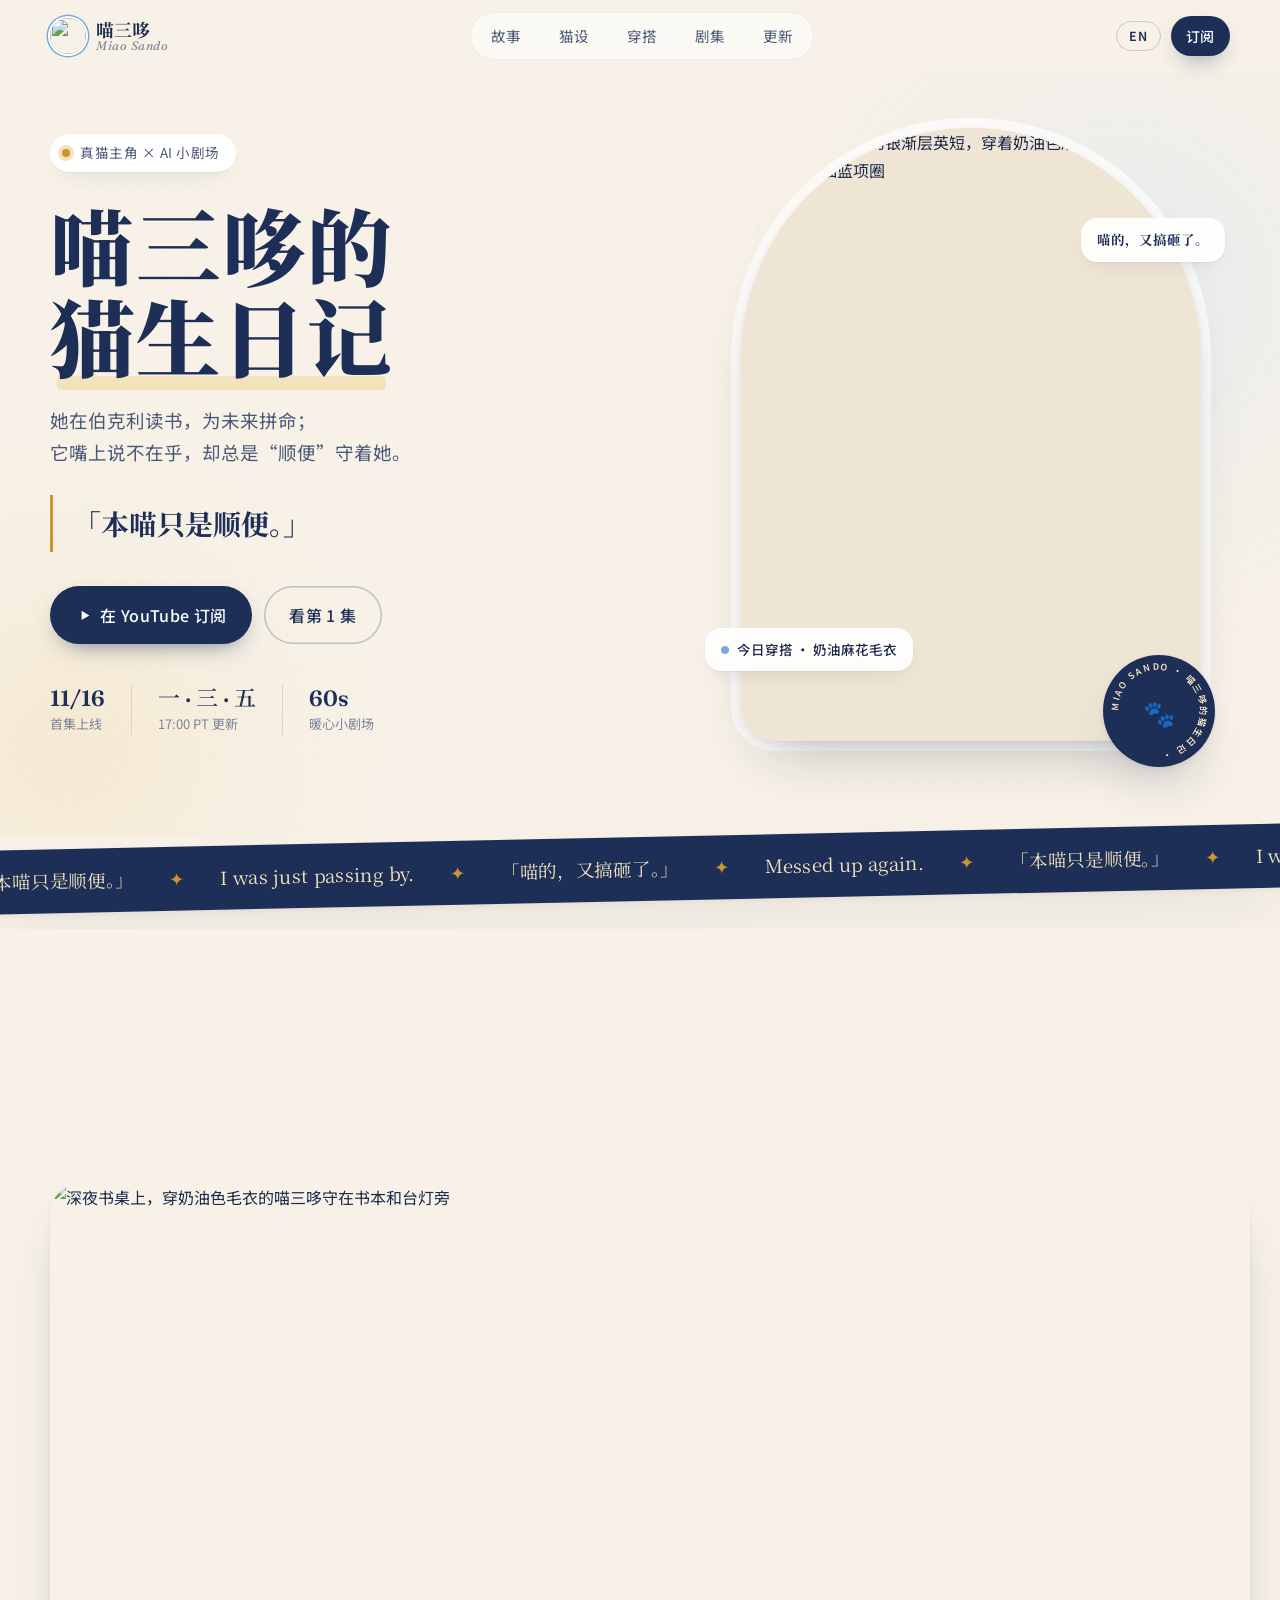
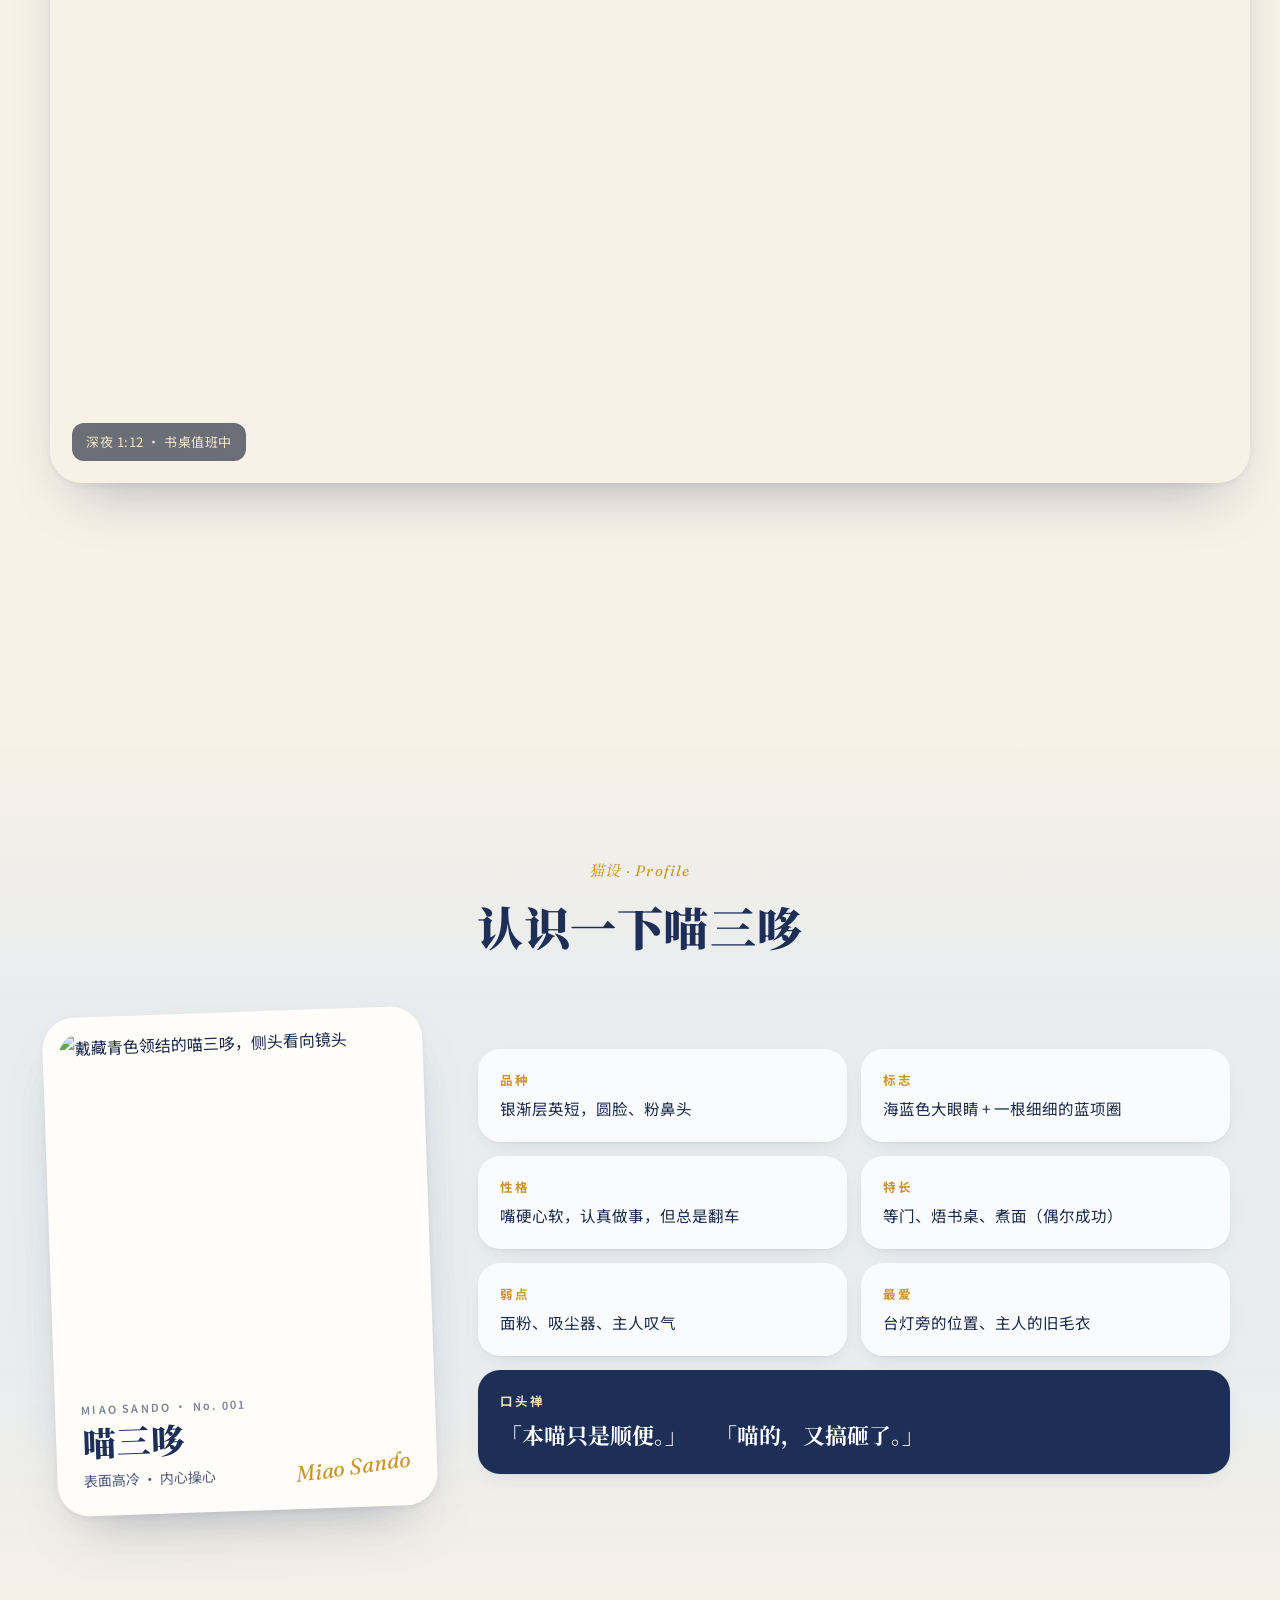
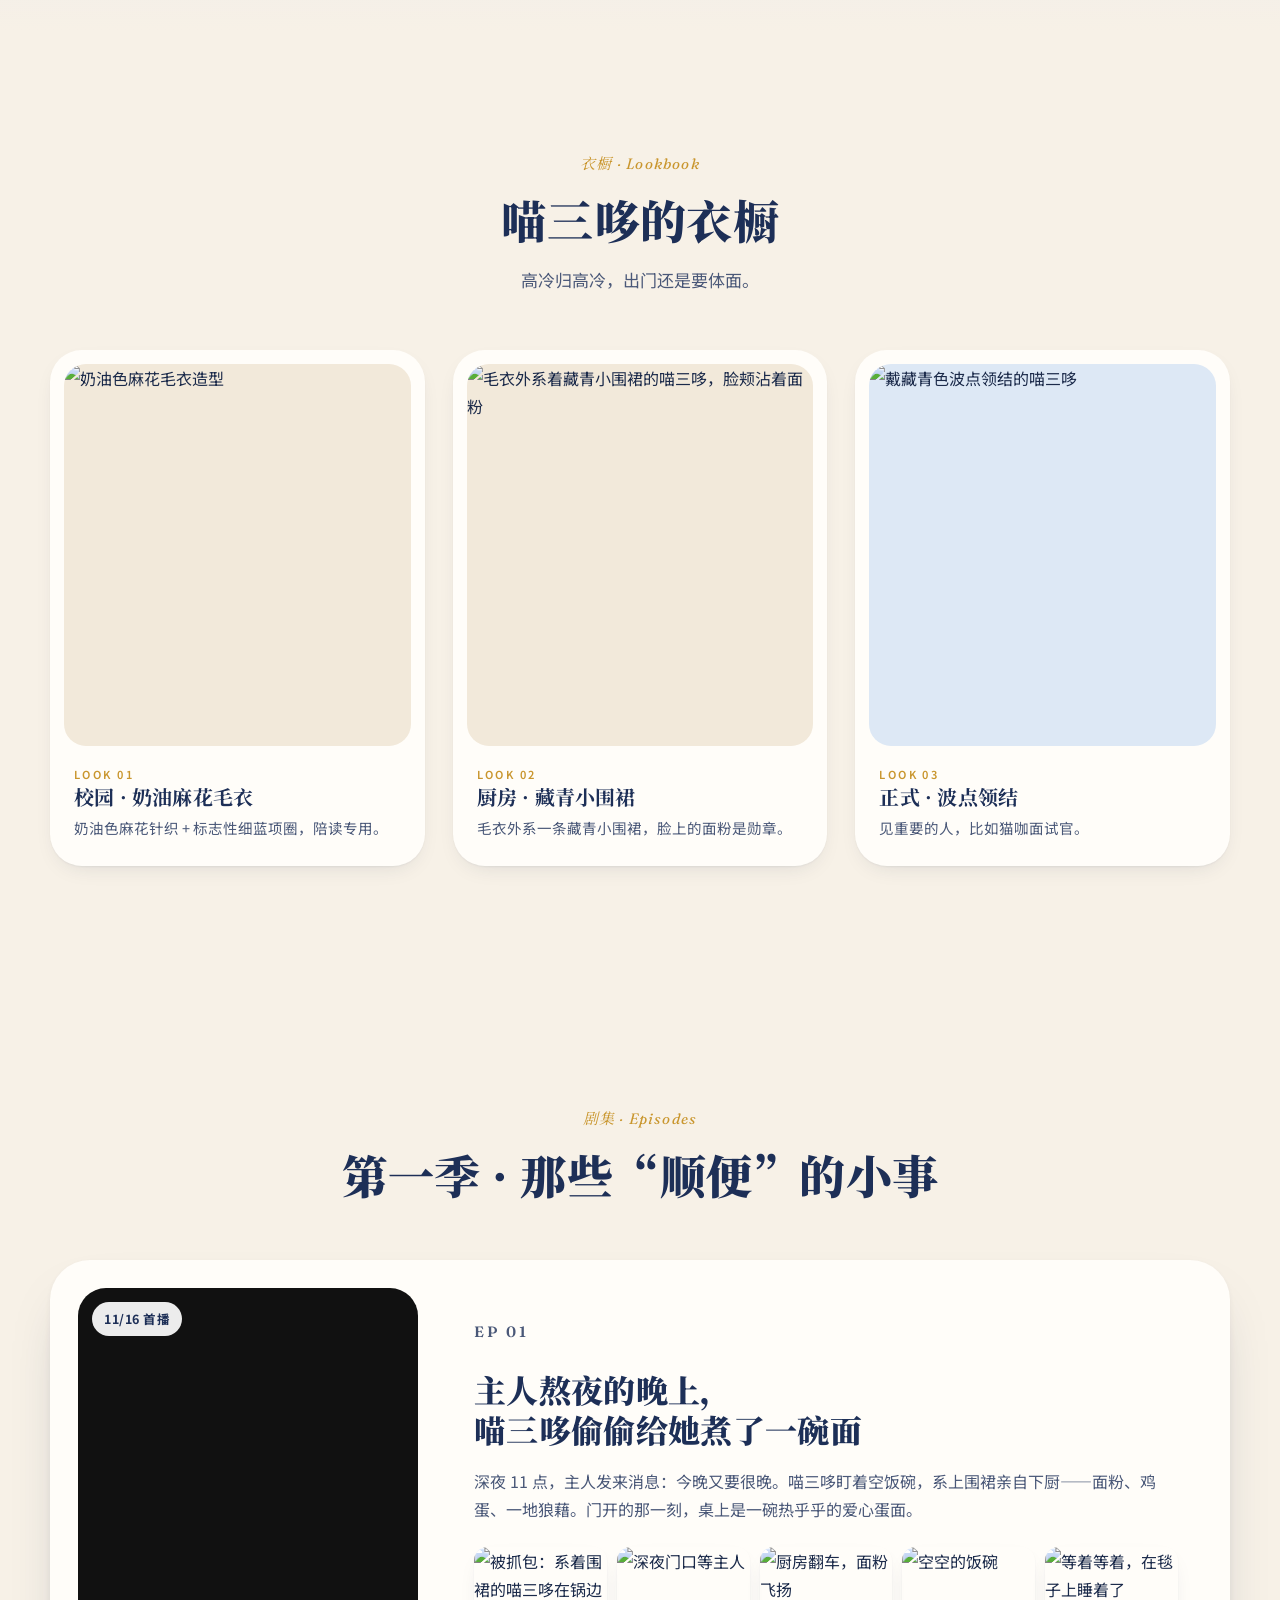
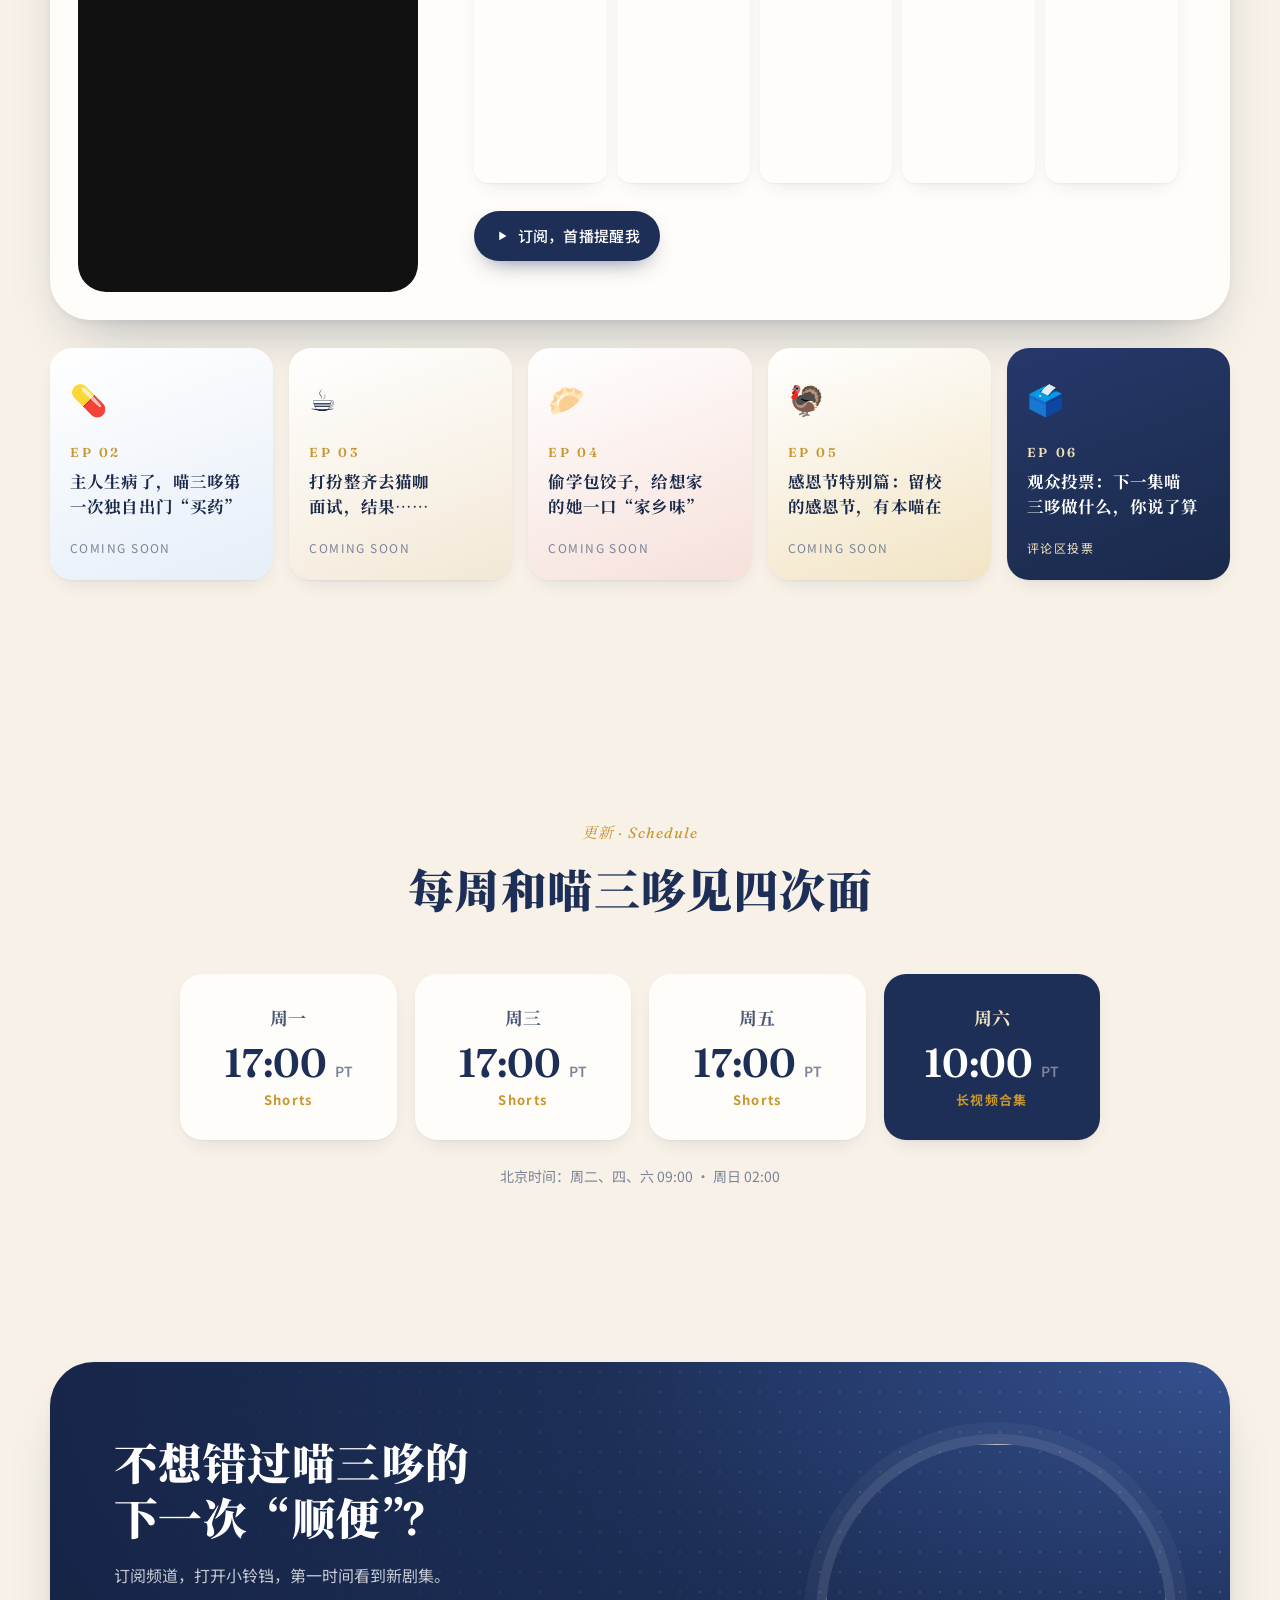
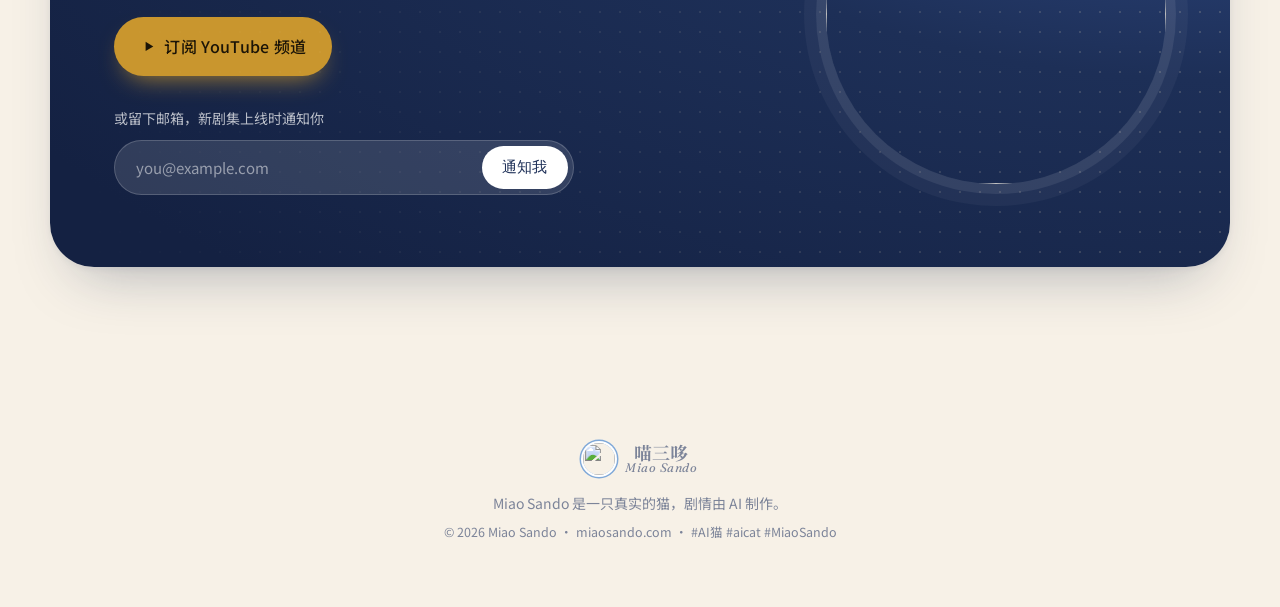
==== commit c5406667: "Redesign v2 (2/2): premium layout, Berkeley story, profile, lookbook, episodes, schedule" ====
--- a/site/index.html
+++ b/site/index.html
@@ -2,136 +2,235 @@
 <html lang="zh-Hans">
 <head>
 <meta charset="utf-8">
-<meta name="viewport" content="width=device-width, initial-scale=1">
-<title>Miao Sando 喵三哆 · 喵三哆的猫生日记 | AI猫剧情短片</title>
-<meta name="description" content="Miao Sando（喵三哆）是一只真实的银渐层英短，表面高冷、内心操心。《喵三哆的猫生日记》用 AI 讲述主人不在家时，它偷偷做的暖心小事。Miao Sando's Secret Life — a real cat, AI-made stories.">
-<meta name="keywords" content="AI猫, aicat, AI萌宠, Miao Sando, 喵三哆, 银渐层, 英短, AI cat, cat shorts">
+<meta name="viewport" content="width=device-width, initial-scale=1, viewport-fit=cover">
+<title>喵三哆的猫生日记 · Miao Sando | 真猫主角 × AI 小剧场</title>
+<meta name="description" content="Miao Sando（喵三哆）是一只蓝眼睛的银渐层英短。她的主人在伯克利读书、为未来奋斗；喵三哆嘴上高冷，却总是「顺便」照顾她。真猫主角 × AI 小剧场，每周一三五更新。">
+<meta name="keywords" content="AI猫, aicat, AI萌宠, Miao Sando, 喵三哆, 银渐层, 英短, 留学生, 伯克利, AI cat, cat shorts">
 <link rel="canonical" href="https://miaosando.com/">
-<meta name="theme-color" content="#1f3fae">
+<meta name="theme-color" content="#f6efe4">
 <link rel="icon" href="favicon.ico" sizes="any">
-<link rel="icon" type="image/png" href="img/icon-192.png">
+<link rel="icon" type="image/png" sizes="192x192" href="img/icon-192.png">
 <link rel="apple-touch-icon" href="img/apple-touch-icon.png">
 <link rel="manifest" href="site.webmanifest">
 <meta property="og:type" content="website">
 <meta property="og:site_name" content="Miao Sando 喵三哆">
-<meta property="og:title" content="Miao Sando 喵三哆 · 喵三哆的猫生日记">
-<meta property="og:description" content="主人不在家时，这只银渐层偷偷做了什么？真猫主角 × AI 剧情。「本喵只是顺便。」">
+<meta property="og:title" content="喵三哆的猫生日记 · Miao Sando's Secret Life">
+<meta property="og:description" content="主人在伯克利熬夜奋斗，这只银渐层偷偷做了什么？真猫主角 × AI 小剧场。「本喵只是顺便。」">
 <meta property="og:url" content="https://miaosando.com/">
 <meta property="og:image" content="https://miaosando.com/img/og.jpg">
 <meta property="og:image:width" content="1200">
 <meta property="og:image:height" content="630">
+<meta property="og:image:alt" content="穿奶油色毛衣的喵三哆">
 <meta property="og:locale" content="zh_CN">
 <meta property="og:locale:alternate" content="en_US">
 <meta name="twitter:card" content="summary_large_image">
 <meta name="twitter:title" content="Miao Sando 喵三哆 · Miao Sando's Secret Life">
-<meta name="twitter:description" content="A real silver British Shorthair, AI-made stories. 「本喵只是顺便。」">
+<meta name="twitter:description" content="A real blue-eyed British Shorthair looking after her student human — AI-made stories. 「本喵只是顺便。」">
 <meta name="twitter:image" content="https://miaosando.com/img/og.jpg">
-<link rel="preload" as="image" href="img/miao-sando.webp">
+<link rel="preconnect" href="https://fonts.googleapis.com">
+<link rel="preconnect" href="https://fonts.gstatic.com" crossorigin>
+<link rel="stylesheet" href="https://fonts.googleapis.com/css2?family=Fraunces:ital,opsz,wght@0,9..144,400;0,9..144,600;1,9..144,400&family=Noto+Sans+SC:wght@400;500;700&family=Noto+Serif+SC:wght@600;700;900&display=swap">
+<link rel="preload" as="image" href="img/hero-sweater.webp" imagesrcset="img/hero-sweater-sm.webp 560w, img/hero-sweater.webp 900w" imagesizes="(max-width: 860px) 86vw, 460px">
 <link rel="stylesheet" href="style.css">
-<script type="application/ld+json">{"@context":"https://schema.org","@type":"CreativeWorkSeries","name":"喵三哆的猫生日记 Miao Sando's Secret Life","url":"https://miaosando.com/","image":"https://miaosando.com/img/og.jpg","inLanguage":["zh","en"],"description":"AI cat story Shorts starring Miao Sando, a real silver British Shorthair."}</script>
+<script>document.documentElement.classList.add("js")</script>
+<script type="application/ld+json">{"@context":"https://schema.org","@type":"CreativeWorkSeries","name":"喵三哆的猫生日记 Miao Sando's Secret Life","url":"https://miaosando.com/","image":"https://miaosando.com/img/og.jpg","inLanguage":["zh","en"],"description":"AI cat story Shorts starring Miao Sando, a real blue-eyed British Shorthair who quietly looks after her student human."}</script>
 </head>
 <body>
-<header class="nav">
-  <a class="brand" href="#top"><img src="img/icon-192.png" alt="" width="36" height="36"> <span>Miao Sando <b class="zh">喵三哆</b></span></a>
-  <nav>
-    <a href="#about"><span class="zh">角色</span><span class="en">Meet</span></a>
-    <a href="#episodes"><span class="zh">剧集</span><span class="en">Episodes</span></a>
-    <a href="#making"><span class="zh">幕后</span><span class="en">Making</span></a>
-    <button id="lang" type="button" aria-label="Switch language">EN</button>
-    <a class="btn btn-sm" data-yt href="#"><span class="zh">订阅</span><span class="en">Subscribe</span></a>
-  </nav>
+<a class="skip" href="#main">跳到内容 / Skip to content</a>
+<header class="nav" id="nav">
+  <div class="wrap nav-in">
+    <a class="brand" href="#top" aria-label="Miao Sando 喵三哆 首页">
+      <img src="img/icon-192.png" alt="" width="36" height="36">
+      <span class="brand-t"><b>喵三哆</b><i>Miao Sando</i></span>
+    </a>
+    <nav class="links" aria-label="主导航">
+      <a href="#story"><span class="zh">故事</span><span class="en">Story</span></a>
+      <a href="#profile"><span class="zh">猫设</span><span class="en">Profile</span></a>
+      <a href="#looks"><span class="zh">穿搭</span><span class="en">Looks</span></a>
+      <a href="#episodes"><span class="zh">剧集</span><span class="en">Episodes</span></a>
+      <a href="#schedule"><span class="zh">更新</span><span class="en">Schedule</span></a>
+    </nav>
+    <div class="nav-act">
+      <button id="lang" class="lang" type="button" aria-label="Switch language / 切换语言">EN</button>
+      <a class="btn btn-sm" data-yt href="#"><span class="zh">订阅</span><span class="en">Subscribe</span></a>
+    </div>
+  </div>
 </header>
 
-<main id="top">
-<section class="hero">
-  <div class="hero-text">
-    <p class="kicker">AI猫 · 真猫主角 <span class="en">· A real cat, AI-made stories</span></p>
-    <h1><span class="zh">喵三哆的<br>猫生日记</span><span class="en">Miao Sando's<br>Secret Life</span></h1>
-    <p class="sub zh">主人不在家的时候，这只银渐层英短偷偷做了什么？</p>
-    <p class="sub en">What does a silver British Shorthair do when her human isn't home?</p>
-    <blockquote class="catch">「本喵只是顺便。」<cite class="en">"I was just passing by, meow."</cite></blockquote>
-    <div class="cta">
-      <a class="btn" data-yt href="#">▶ <span class="zh">在 YouTube 订阅</span><span class="en">Subscribe on YouTube</span></a>
-      <a class="btn btn-ghost" href="#episodes"><span class="zh">看第 1 集</span><span class="en">Watch Ep. 1</span></a>
-    </div>
-  </div>
-  <figure class="hero-img">
-    <img src="img/miao-sando.webp" alt="Miao Sando 喵三哆：蓝眼睛银渐层英短，戴蓝色项圈" width="900" height="1200" fetchpriority="high">
-    <figcaption><span class="zh">这是真的喵三哆 📸</span><span class="en">The real Miao Sando 📸</span></figcaption>
-  </figure>
-</section>
-
-<section id="about" class="about">
-  <h2><span class="zh">认识一下喵三哆</span><span class="en">Meet Miao Sando</span></h2>
-  <p class="lead zh">表面高冷，内心是操心老妈子。嘴硬心软，偷偷照顾主人；做事认真，但总是翻车。</p>
-  <p class="lead en">Aloof on the outside, a worrier on the inside. Tough talk, soft heart — always secretly looking after her human, always messing it up a little.</p>
-  <div class="cards">
-    <div class="card"><div class="ico">🐾</div><h3><span class="zh">银渐层英短</span><span class="en">Silver Chinchilla BSH</span></h3><p><span class="zh">圆脸、蓝眼、粉鼻子，标志是那根蓝色细项圈。</span><span class="en">Round face, steel-blue eyes, pink nose — and her signature blue collar.</span></p></div>
-    <div class="card"><div class="ico">😼</div><h3><span class="zh">高冷 × 反差萌</span><span class="en">Cool, then caring</span></h3><p><span class="zh">翻车时：「喵的，又搞砸了。」做完暖心事：「本喵只是顺便。」</span><span class="en">When it goes wrong: "Ugh, messed up again." When it goes right: "I was just passing by."</span></p></div>
-    <div class="card"><div class="ico">🏠</div><h3><span class="zh">异国唯一的家人</span><span class="en">Family far from home</span></h3><p><span class="zh">她的主人是在海外打拼、常常加班的女生，喵三哆是她在异国唯一的家人。</span><span class="en">Her human works long hours overseas. Miao Sando is her only family here.</span></p></div>
-    <div class="card"><div class="ico">🍳</div><h3><span class="zh">白色小围裙</span><span class="en">The little white apron</span></h3><p><span class="zh">每次下厨、干活都会系上——这是喵三哆的“工作服”。</span><span class="en">Whenever there's cooking or chores to do, the apron goes on.</span></p></div>
-  </div>
-</section>
-
-<section id="episodes" class="episodes">
-  <h2><span class="zh">剧集</span><span class="en">Episodes</span></h2>
-  <article class="ep">
-    <div class="ep-media" data-ep="ep01">
-      <video src="img/ep01-hook.mp4" poster="img/ep01-1.webp" autoplay muted loop playsinline preload="metadata" aria-label="第 1 集预告片段"></video>
-      <span class="badge"><span class="zh">即将上线 · 11/16</span><span class="en">Coming Nov 16</span></span>
-    </div>
-    <div class="ep-body">
-      <p class="ep-no">EP 01</p>
-      <h3 class="zh">主人加班的夜晚，喵三哆偷偷给她煮了一碗面</h3>
-      <h3 class="en">The night she worked late, Miao Sando made her noodles</h3>
-      <p class="zh">深夜 11 点，主人又说要加班。喵三哆看着空饭碗，决定亲自下厨——面粉、鸡蛋、一地狼藉，最后端出来的那碗爱心蛋面，让主人在门口站了好久。</p>
-      <p class="en">11 PM. Overtime again. Miao Sando stares at the empty bowl and decides to cook — flour everywhere, broken eggs, and finally one bowl of egg noodles waiting at the door.</p>
-      <div class="frames">
-        <a href="img/ep01-1.webp"><img src="img/ep01-1.webp" alt="被抓包：喵三哆在灶台前做饭" loading="lazy" width="540" height="960"><span><span class="zh">被你看到了…</span><span class="en">Caught!</span></span></a>
-        <a href="img/ep01-2.webp"><img src="img/ep01-2.webp" alt="深夜门口等主人" loading="lazy" width="540" height="960"><span><span class="zh">又加班了</span><span class="en">Waiting</span></span></a>
-        <a href="img/ep01-3.webp"><img src="img/ep01-3.webp" alt="厨房翻车，面粉飞扬" loading="lazy" width="540" height="960"><span><span class="zh">喵的，又搞砸了</span><span class="en">Oops</span></span></a>
-        <a href="img/ep01-4.webp"><img src="img/ep01-4.webp" alt="端出爱心蛋面" loading="lazy" width="540" height="960"><span><span class="zh">欢迎回家</span><span class="en">Welcome home</span></span></a>
-        <a href="img/ep01-5.webp"><img src="img/ep01-5.webp" alt="在主人腿上睡着" loading="lazy" width="540" height="960"><span><span class="zh">本喵只是…顺便</span><span class="en">Just passing by</span></span></a>
-      </div>
-    </div>
-  </article>
-  <div class="next">
-    <h3><span class="zh">接下来 · 每周一、三、五更新</span><span class="en">Up next · new Shorts Mon / Wed / Fri</span></h3>
-    <ul>
-      <li><b>EP 02</b> <span class="zh">主人感冒了，喵三哆第一次独自出门“买药”</span><span class="en">Her human has a cold — Miao Sando goes out to "buy medicine"</span></li>
-      <li><b>EP 03</b> <span class="zh">喵三哆去面试“猫咖店员”，被老板嫌弃太胖</span><span class="en">A job interview at the cat café… "too chubby"?</span></li>
-      <li><b>EP 04</b> <span class="zh">偷学包饺子，给主人寄一份“家乡味”</span><span class="en">Learning to make dumplings — a taste of home</span></li>
-      <li><b>EP 05</b> <span class="zh">感恩节特辑：喵三哆的“烤火鸡”</span><span class="en">Thanksgiving special: Miao Sando's "turkey"</span></li>
-    </ul>
-  </div>
-</section>
-
-<section id="making" class="making">
-  <h2><span class="zh">幕后：怎么把真猫做成 AI 剧情主角</span><span class="en">Behind the scenes: how we make an AI cat</span></h2>
-  <ol class="steps">
-    <li><img src="img/miao-sando.webp" alt="真猫照片" loading="lazy" width="900" height="1200"><h3><span class="zh">① 真猫照片</span><span class="en">1 · Real photo</span></h3><p><span class="zh">从喵三哆的真实照片出发，每次生成都带上它做参考。</span><span class="en">Every scene starts from real photos of Miao Sando as reference.</span></p></li>
-    <li><div class="prompt">silver-white chinchilla British Shorthair, round chubby face, large steel-blue eyes, pink nose, thin royal-blue collar…</div><h3><span class="zh">② 固定角色设定</span><span class="en">2 · Locked character sheet</span></h3><p><span class="zh">毛色、眼睛、蓝项圈永远不变，保证每一集都是同一只猫。</span><span class="en">Fur, eyes and the blue collar never change — same cat, every episode.</span></p></li>
-    <li><img src="img/ep01-3.webp" alt="AI 生成的关键帧" loading="lazy" width="540" height="960"><h3><span class="zh">③ 生成关键帧</span><span class="en">3 · Key frames</span></h3><p><span class="zh">按分镜逐个生成写实电影感画面，暖色灯光、浅景深。</span><span class="en">Cinematic frames, shot by shot, from a storyboard.</span></p></li>
-    <li><img src="img/ep01-cover.webp" alt="剪辑成片" loading="lazy" width="1280" height="720"><h3><span class="zh">④ 图生视频 + 剪辑</span><span class="en">4 · Animate &amp; edit</span></h3><p><span class="zh">每个镜头做成 5–8 秒动画，配旁白、音乐，剪成 60 秒小剧场。</span><span class="en">Each frame becomes a short clip; voice-over and music make a 60-second story.</span></p></li>
-  </ol>
-  <p class="note"><span class="zh">🐱 Miao Sando 是一只真实的猫，剧情由 AI 制作。</span><span class="en">🐱 Miao Sando is a real cat. The stories are made with AI.</span></p>
-</section>
-
-<section class="join">
-  <h2><span class="zh">不想错过喵三哆的下一次“顺便”？</span><span class="en">Don't miss what she does next</span></h2>
-  <a class="btn btn-lg" data-yt href="#">▶ <span class="zh">订阅 YouTube 频道</span><span class="en">Subscribe on YouTube</span></a>
-  <form id="signup" class="signup">
-    <label for="em" class="zh">或留下邮箱，新剧集上线时通知你</label>
-    <label for="em" class="en">Or leave your email for new episode alerts</label>
-    <div><input id="em" type="email" required placeholder="you@example.com"><button class="btn" type="submit"><span class="zh">通知我</span><span class="en">Notify me</span></button></div>
-    <p id="signup-msg" hidden><span class="zh">邮件订阅即将开放，先去 YouTube 订阅吧 💙</span><span class="en">Email alerts coming soon — subscribe on YouTube for now 💙</span></p>
-  </form>
+<main id="main">
+<section class="hero" id="top">
+  <div class="blob b1" aria-hidden="true"></div><div class="blob b2" aria-hidden="true"></div>
+  <div class="wrap hero-in">
+    <div class="hero-text">
+      <p class="pill"><span class="dot"></span><span class="zh">真猫主角 × AI 小剧场</span><span class="en">A real cat · AI-made stories</span></p>
+      <h1><span class="zh">喵三哆的<br><em>猫生日记</em></span><span class="en">Miao Sando's<br><em>Secret Life</em></span></h1>
+      <p class="sub"><span class="zh">她在伯克利读书，为未来拼命；<br>它嘴上说不在乎，却总是“顺便”守着她。</span><span class="en">She studies late in Berkeley, working toward her future.<br>Her cat pretends not to care — and quietly takes care of everything.</span></p>
+      <blockquote class="catch">
+        <p>「本喵只是顺便。」</p>
+        <cite class="en">"I was just passing by, meow."</cite>
+      </blockquote>
+      <div class="cta">
+        <a class="btn btn-lg" data-yt href="#"><svg viewBox="0 0 24 24" aria-hidden="true"><path d="M8 5.5v13l11-6.5z"/></svg><span class="zh">在 YouTube 订阅</span><span class="en">Subscribe on YouTube</span></a>
+        <a class="btn btn-ghost btn-lg" href="#episodes"><span class="zh">看第 1 集</span><span class="en">Watch Ep. 1</span></a>
+      </div>
+      <ul class="meta">
+        <li><b>11/16</b><span class="zh">首集上线</span><span class="en">Premiere</span></li>
+        <li><b>一 · 三 · 五</b><span class="zh">17:00 PT 更新</span><span class="en">Mon/Wed/Fri 5 PM PT</span></li>
+        <li><b>60s</b><span class="zh">暖心小剧场</span><span class="en">feel-good shorts</span></li>
+      </ul>
+    </div>
+    <figure class="hero-art">
+      <div class="arch">
+        <img src="img/hero-sweater.webp" srcset="img/hero-sweater-sm.webp 560w, img/hero-sweater.webp 900w" sizes="(max-width: 860px) 86vw, 460px" alt="喵三哆：蓝眼睛的银渐层英短，穿着奶油色麻花毛衣，脖子上是标志性的细蓝项圈" width="900" height="1200" fetchpriority="high">
+      </div>
+      <figcaption class="tag t1"><span class="zh">今日穿搭 · 奶油麻花毛衣</span><span class="en">Today's look · cream cable-knit</span></figcaption>
+      <div class="tag t2" aria-hidden="true"><span class="zh">喵的，又搞砸了。</span><span class="en">Ugh, messed up again.</span></div>
+      <div class="seal" aria-hidden="true"><svg viewBox="0 0 120 120"><defs><path id="c" d="M60 60m-44 0a44 44 0 1 1 88 0a44 44 0 1 1-88 0"/></defs><text><textPath href="#c">MIAO SANDO · 喵三哆的猫生日记 · </textPath></text></svg><span>🐾</span></div>
+    </figure>
+  </div>
+</section>
+
+<div class="ribbon-wrap" aria-hidden="true"><div class="ribbon"><div class="ribbon-track">
+  <span>「本喵只是顺便。」</span><i>✦</i><span>I was just passing by.</span><i>✦</i><span>「喵的，又搞砸了。」</span><i>✦</i><span>Messed up again.</span><i>✦</i><span>「本喵只是顺便。」</span><i>✦</i><span>I was just passing by.</span><i>✦</i><span>「喵的，又搞砸了。」</span><i>✦</i><span>Messed up again.</span><i>✦</i>
+</div></div></div>
+
+<section class="story sec" id="story">
+  <div class="wrap story-in">
+    <figure class="story-img reveal">
+      <img src="img/study-night.webp" srcset="img/study-night-sm.webp 700w, img/study-night.webp 1200w" sizes="(max-width: 860px) 92vw, 560px" alt="深夜书桌上，穿奶油色毛衣的喵三哆守在书本和台灯旁" width="1200" height="900" loading="lazy">
+      <figcaption><span class="zh">深夜 1:12 · 书桌值班中</span><span class="en">1:12 AM · on desk duty</span></figcaption>
+    </figure>
+    <div class="story-text reveal">
+      <p class="eyebrow"><span class="zh">故事 · The Story</span><span class="en">The Story</span></p>
+      <h2><span class="zh">她在为未来奋斗，<br>它在为她“顺便”。</span><span class="en">She's chasing her future.<br>Her cat is "just passing by."</span></h2>
+      <p class="zh">主人是一个在伯克利读书的女生。赶 due、刷题、图书馆坐到闭馆，再一个人走夜路回家——喵三哆是她在异国他乡唯一的家人。</p>
+      <p class="zh">它从不承认自己在等门。只是碰巧趴在书桌上，碰巧把台灯旁的位置焐热，碰巧学会了煮面。每一集，都是主人看不到的那些“顺便”。</p>
+      <p class="en">Her human is a student in Berkeley — deadlines, problem sets, the library until closing, then the walk home alone. Far from home, Miao Sando is her only family.</p>
+      <p class="en">She'll never admit she's waiting up. She just happens to nap on the desk, happens to keep the lamp-side spot warm, happens to learn how to cook noodles. Every episode is one of those quiet favors her human never sees.</p>
+    </div>
+  </div>
+</section>
+
+<section class="profile sec" id="profile">
+  <div class="wrap">
+    <header class="sec-head reveal">
+      <p class="eyebrow"><span class="zh">猫设 · Profile</span><span class="en">Character Profile</span></p>
+      <h2><span class="zh">认识一下喵三哆</span><span class="en">Meet Miao Sando</span></h2>
+    </header>
+    <div class="profile-in">
+      <article class="idcard reveal">
+        <div class="id-photo"><img src="img/look-bowtie.webp" alt="戴藏青色领结的喵三哆，侧头看向镜头" width="720" height="720" loading="lazy"></div>
+        <div class="id-body">
+          <p class="id-k">MIAO SANDO · No. 001</p>
+          <h3>喵三哆</h3>
+          <p class="id-sub"><span class="zh">表面高冷 · 内心操心</span><span class="en">Aloof outside · caring inside</span></p>
+          <div class="id-sign">Miao Sando</div>
+        </div>
+      </article>
+      <dl class="facts reveal">
+        <div><dt><span class="zh">品种</span><span class="en">Breed</span></dt><dd><span class="zh">银渐层英短，圆脸、粉鼻头</span><span class="en">Silver British Shorthair, round face, pink nose</span></dd></div>
+        <div><dt><span class="zh">标志</span><span class="en">Signature</span></dt><dd><span class="zh">海蓝色大眼睛 + 一根细细的蓝项圈</span><span class="en">Big ocean-blue eyes + a thin blue collar</span></dd></div>
+        <div><dt><span class="zh">性格</span><span class="en">Personality</span></dt><dd><span class="zh">嘴硬心软，认真做事，但总是翻车</span><span class="en">Tough talk, soft heart; tries hard, always messes up</span></dd></div>
+        <div><dt><span class="zh">特长</span><span class="en">Skills</span></dt><dd><span class="zh">等门、焐书桌、煮面（偶尔成功）</span><span class="en">Waiting up, desk-warming, noodles (sometimes)</span></dd></div>
+        <div><dt><span class="zh">弱点</span><span class="en">Weakness</span></dt><dd><span class="zh">面粉、吸尘器、主人叹气</span><span class="en">Flour, vacuums, her human sighing</span></dd></div>
+        <div><dt><span class="zh">最爱</span><span class="en">Favorite</span></dt><dd><span class="zh">台灯旁的位置、主人的旧毛衣</span><span class="en">The spot by the lamp, her human's old sweater</span></dd></div>
+        <div class="quote-row"><dt><span class="zh">口头禅</span><span class="en">Catchphrases</span></dt><dd><q>本喵只是顺便。</q><q>喵的，又搞砸了。</q></dd></div>
+      </dl>
+    </div>
+  </div>
+</section>
+
+<section class="looks sec" id="looks">
+  <div class="wrap">
+    <header class="sec-head reveal">
+      <p class="eyebrow"><span class="zh">衣橱 · Lookbook</span><span class="en">Lookbook</span></p>
+      <h2><span class="zh">喵三哆的衣橱</span><span class="en">Miao Sando's Wardrobe</span></h2>
+      <p class="lead"><span class="zh">高冷归高冷，出门还是要体面。</span><span class="en">Aloof, yes. Underdressed, never.</span></p>
+    </header>
+    <div class="look-grid">
+      <article class="look reveal"><div class="look-img cream"><img src="img/hero-sweater-sm.webp" alt="奶油色麻花毛衣造型" width="560" height="747" loading="lazy"></div><p class="look-no">LOOK 01</p><h3><span class="zh">校园 · 奶油麻花毛衣</span><span class="en">Campus · Cream Cable-Knit</span></h3><p><span class="zh">奶油色麻花针织 + 标志性细蓝项圈，陪读专用。</span><span class="en">Cream cable-knit plus her signature thin blue collar — study-buddy uniform.</span></p></article>
+      <article class="look reveal"><div class="look-img cream"><img src="img/look-chef.webp" alt="毛衣外系着藏青小围裙的喵三哆，脸颊沾着面粉" width="720" height="720" loading="lazy"></div><p class="look-no">LOOK 02</p><h3><span class="zh">厨房 · 藏青小围裙</span><span class="en">Kitchen · Navy Apron</span></h3><p><span class="zh">毛衣外系一条藏青小围裙，脸上的面粉是勋章。</span><span class="en">A navy apron over the sweater. The flour on her cheek is a badge of honor.</span></p></article>
+      <article class="look reveal"><div class="look-img blue"><img src="img/look-bowtie.webp" alt="戴藏青色波点领结的喵三哆" width="720" height="720" loading="lazy"></div><p class="look-no">LOOK 03</p><h3><span class="zh">正式 · 波点领结</span><span class="en">Formal · Dotted Bow Tie</span></h3><p><span class="zh">见重要的人，比如猫咖面试官。</span><span class="en">For important meetings — like a cat-café interview.</span></p></article>
+    </div>
+  </div>
+</section>
+
+<section class="episodes sec" id="episodes">
+  <div class="wrap">
+    <header class="sec-head reveal">
+      <p class="eyebrow"><span class="zh">剧集 · Episodes</span><span class="en">Episodes</span></p>
+      <h2><span class="zh">第一季 · 那些“顺便”的小事</span><span class="en">Season 1 · Small Favors</span></h2>
+    </header>
+    <article class="ep-feature reveal">
+      <div class="ep-media" data-ep="ep01">
+        <video src="img/ep01-hook.mp4" poster="img/ep01-1.webp" autoplay muted loop playsinline preload="metadata" aria-label="第 1 集预告片段"></video>
+        <span class="badge"><span class="zh">11/16 首播</span><span class="en">Premieres Nov 16</span></span>
+      </div>
+      <div class="ep-body">
+        <p class="ep-no">EP 01</p>
+        <h3><span class="zh">主人熬夜的晚上，<br>喵三哆偷偷给她煮了一碗面</span><span class="en">The night she studied late,<br>Miao Sando made her noodles</span></h3>
+        <p><span class="zh">深夜 11 点，主人发来消息：今晚又要很晚。喵三哆盯着空饭碗，系上围裙亲自下厨——面粉、鸡蛋、一地狼藉。门开的那一刻，桌上是一碗热乎乎的爱心蛋面。</span><span class="en">11 PM. Another late night. Miao Sando stares at the empty bowl, ties on her apron and cooks — flour everywhere, broken eggs — and when the door opens, a warm bowl of egg noodles is waiting.</span></p>
+        <div class="frames">
+          <a href="img/ep01-1.webp"><img src="img/ep01-1.webp" alt="被抓包：系着围裙的喵三哆在锅边" width="540" height="960" decoding="async"></a>
+          <a href="img/ep01-2.webp"><img src="img/ep01-2.webp" alt="深夜门口等主人" width="540" height="960" decoding="async"></a>
+          <a href="img/ep01-3.webp"><img src="img/ep01-3.webp" alt="厨房翻车，面粉飞扬" width="540" height="960" decoding="async"></a>
+          <a href="img/ep01-4.webp"><img src="img/ep01-4.webp" alt="空空的饭碗" width="540" height="960" decoding="async"></a>
+          <a href="img/ep01-5.webp"><img src="img/ep01-5.webp" alt="等着等着，在毯子上睡着了" width="540" height="960" decoding="async"></a>
+        </div>
+        <a class="btn" data-yt href="#"><svg viewBox="0 0 24 24" aria-hidden="true"><path d="M8 5.5v13l11-6.5z"/></svg><span class="zh">订阅，首播提醒我</span><span class="en">Subscribe for the premiere</span></a>
+      </div>
+    </article>
+    <div class="ep-grid">
+      <article class="ep-card c1 reveal"><span class="ep-ico" aria-hidden="true">💊</span><p class="ep-no">EP 02</p><h3><span class="zh">主人生病了，喵三哆第一次独自出门“买药”</span><span class="en">Her human gets sick — Miao Sando goes out to "buy medicine"</span></h3><span class="soon">Coming soon</span></article>
+      <article class="ep-card c2 reveal"><span class="ep-ico" aria-hidden="true">☕️</span><p class="ep-no">EP 03</p><h3><span class="zh">打扮整齐去猫咖面试，结果……</span><span class="en">All dressed up for a cat-café job interview…</span></h3><span class="soon">Coming soon</span></article>
+      <article class="ep-card c3 reveal"><span class="ep-ico" aria-hidden="true">🥟</span><p class="ep-no">EP 04</p><h3><span class="zh">偷学包饺子，给想家的她一口“家乡味”</span><span class="en">Learning dumplings — a taste of home for a homesick student</span></h3><span class="soon">Coming soon</span></article>
+      <article class="ep-card c4 reveal"><span class="ep-ico" aria-hidden="true">🦃</span><p class="ep-no">EP 05</p><h3><span class="zh">感恩节特别篇：留校的感恩节，有本喵在</span><span class="en">Thanksgiving special: staying on campus, but not alone</span></h3><span class="soon">Coming soon</span></article>
+      <article class="ep-card c5 reveal"><span class="ep-ico" aria-hidden="true">🗳️</span><p class="ep-no">EP 06</p><h3><span class="zh">观众投票：下一集喵三哆做什么，你说了算</span><span class="en">You vote: decide what Miao Sando does next</span></h3><span class="soon"><span class="zh">评论区投票</span><span class="en">Vote in comments</span></span></article>
+    </div>
+  </div>
+</section>
+
+<section class="schedule sec" id="schedule">
+  <div class="wrap">
+    <header class="sec-head reveal">
+      <p class="eyebrow"><span class="zh">更新 · Schedule</span><span class="en">Schedule</span></p>
+      <h2><span class="zh">每周和喵三哆见四次面</span><span class="en">Four visits a week</span></h2>
+    </header>
+    <div class="sched-grid">
+      <div class="sched reveal"><p class="day"><span class="zh">周一</span><span class="en">MON</span></p><p class="time">17:00 <small>PT</small></p><p class="kind">Shorts</p></div>
+      <div class="sched reveal"><p class="day"><span class="zh">周三</span><span class="en">WED</span></p><p class="time">17:00 <small>PT</small></p><p class="kind">Shorts</p></div>
+      <div class="sched reveal"><p class="day"><span class="zh">周五</span><span class="en">FRI</span></p><p class="time">17:00 <small>PT</small></p><p class="kind">Shorts</p></div>
+      <div class="sched hl reveal"><p class="day"><span class="zh">周六</span><span class="en">SAT</span></p><p class="time">10:00 <small>PT</small></p><p class="kind"><span class="zh">长视频合集</span><span class="en">Long-form</span></p></div>
+    </div>
+    <p class="note"><span class="zh">北京时间：周二、四、六 09:00 · 周日 02:00</span><span class="en">Beijing time: Tue/Thu/Sat 09:00 · Sun 02:00</span></p>
+  </div>
+</section>
+
+<section class="join sec" id="join">
+  <div class="wrap">
+    <div class="join-card reveal">
+      <div class="join-text">
+        <h2><span class="zh">不想错过喵三哆的<br>下一次“顺便”？</span><span class="en">Don't miss her<br>next "small favor"</span></h2>
+        <p><span class="zh">订阅频道，打开小铃铛，第一时间看到新剧集。</span><span class="en">Subscribe and tap the bell to catch every new episode.</span></p>
+        <a class="btn btn-lg btn-gold" data-yt href="#"><svg viewBox="0 0 24 24" aria-hidden="true"><path d="M8 5.5v13l11-6.5z"/></svg><span class="zh">订阅 YouTube 频道</span><span class="en">Subscribe on YouTube</span></a>
+        <form id="signup" class="signup">
+          <label for="em"><span class="zh">或留下邮箱，新剧集上线时通知你</span><span class="en">Or leave your email for new-episode alerts</span></label>
+          <div class="field"><input id="em" type="email" required placeholder="you@example.com" autocomplete="email"><button class="btn btn-light" type="submit"><span class="zh">通知我</span><span class="en">Notify me</span></button></div>
+          <p id="signup-msg" role="status" hidden><span class="zh">邮件订阅即将开放，先去 YouTube 订阅吧 💙</span><span class="en">Email alerts coming soon — subscribe on YouTube for now 💙</span></p>
+        </form>
+      </div>
+      <img class="join-cat" src="img/look-chef.webp" alt="" width="720" height="720" loading="lazy">
+    </div>
+  </div>
 </section>
 </main>
 
-<footer>
-  <p>© <span id="yr">2026</span> Miao Sando 喵三哆 · <span class="zh">喵三哆的猫生日记</span><span class="en">Miao Sando's Secret Life</span></p>
-  <p class="small">#AI猫 #aicat #MiaoSando #银渐层</p>
+<footer class="foot">
+  <div class="wrap foot-in">
+    <div class="brand"><img src="img/icon-192.png" alt="" width="32" height="32" loading="lazy"><span class="brand-t"><b>喵三哆</b><i>Miao Sando</i></span></div>
+    <p><span class="zh">Miao Sando 是一只真实的猫，剧情由 AI 制作。</span><span class="en">Miao Sando is a real cat. The stories are made with AI.</span></p>
+    <p class="small">© <span id="yr">2026</span> Miao Sando · miaosando.com · #AI猫 #aicat #MiaoSando</p>
+  </div>
 </footer>
 
 <dialog id="lb" aria-label="Image preview"><img alt=""></dialog>
--- a/site/style.css
+++ b/site/style.css
@@ -1,79 +1,246 @@
-:root{--bg:#fbf7f1;--ink:#1d2440;--muted:#5d6478;--blue:#1f3fae;--blue2:#3b63e0;--silver:#e9ecf3;--card:#fff;--r:22px;--sh:0 10px 30px rgba(29,36,64,.08)}
-*{box-sizing:border-box}html{scroll-behavior:smooth}
-body{margin:0;background:var(--bg);color:var(--ink);font:16px/1.65 -apple-system,BlinkMacSystemFont,"PingFang SC","Hiragino Sans GB","Noto Sans SC","Microsoft YaHei",system-ui,sans-serif;-webkit-font-smoothing:antialiased}
+:root{
+  --cream:#f7f1e7; --cream-2:#efe5d4; --paper:#fffdf9; --ink:#1b2a4a; --ink-2:#4a5878; --muted:#7c8499;
+  --blue:#7fa8d8; --blue-soft:#dde8f5; --navy:#1d2f57; --gold:#c9962e; --gold-soft:#f3e3bd; --blush:#f2d9d2;
+  --r-lg:32px; --r:22px; --r-sm:14px;
+  --sh-1:0 1px 2px rgba(27,42,74,.05),0 8px 24px -12px rgba(27,42,74,.18);
+  --sh-2:0 2px 6px rgba(27,42,74,.06),0 30px 60px -28px rgba(27,42,74,.35);
+  --serif:"Noto Serif SC","Songti SC","STSong",serif; --disp:"Fraunces","Noto Serif SC",Georgia,serif;
+  --sans:"Noto Sans SC","PingFang SC","Hiragino Sans GB","Microsoft YaHei",system-ui,sans-serif;
+  --ease:cubic-bezier(.2,.7,.2,1);
+}
+*{box-sizing:border-box} html{scroll-behavior:smooth;scroll-padding-top:84px;overflow-x:clip}
+body{margin:0;font-family:var(--sans);color:var(--ink);background:var(--cream);line-height:1.75;-webkit-font-smoothing:antialiased;text-rendering:optimizeLegibility;overflow-x:clip}
+body::before{content:"";position:fixed;inset:0;pointer-events:none;z-index:-1;opacity:.35;background-image:radial-gradient(rgba(27,42,74,.06) 1px,transparent 1px);background-size:22px 22px}
 img,video{max-width:100%;display:block}
-a{color:var(--blue)}
-.en{color:var(--muted);font-size:.86em;display:block}
-h1 .en,h2 .en,h3 .en,nav .en,.btn .en,.badge .en,.frames .en,.ep-no .en{display:none}
-html.en-only .zh{display:none!important}
-html.en-only .en{display:block!important;color:inherit;font-size:inherit}
-html.en-only nav .en,html.en-only .btn .en,html.en-only .badge .en,html.en-only .frames span .en,html.en-only .steps h3 .en{display:inline!important}
-.nav{position:sticky;top:0;z-index:20;display:flex;justify-content:space-between;align-items:center;padding:10px clamp(16px,4vw,48px);background:rgba(251,247,241,.85);backdrop-filter:saturate(1.4) blur(12px);border-bottom:1px solid rgba(29,36,64,.06)}
-.brand{display:flex;align-items:center;gap:10px;text-decoration:none;color:var(--ink);font-weight:800;letter-spacing:.2px}
-.brand img{border-radius:50%;border:2px solid var(--blue)}
-.brand b{color:var(--blue);font-weight:800;margin-left:2px}
-nav{display:flex;align-items:center;gap:clamp(8px,2vw,22px)}
-nav>a:not(.btn){color:var(--ink);text-decoration:none;font-weight:600;font-size:.95rem}
-#lang{border:1px solid rgba(29,36,64,.2);background:#fff;border-radius:999px;padding:4px 10px;font-weight:700;cursor:pointer;color:var(--ink)}
-.btn{display:inline-flex;align-items:center;gap:8px;background:var(--blue);color:#fff;text-decoration:none;font-weight:700;border:0;border-radius:999px;padding:13px 24px;cursor:pointer;box-shadow:0 8px 20px rgba(31,63,174,.25);transition:transform .15s,box-shadow .15s;font-size:1rem}
-.btn:hover{transform:translateY(-2px);box-shadow:0 12px 26px rgba(31,63,174,.32)}
-.btn-sm{padding:8px 16px;font-size:.9rem}.btn-lg{padding:16px 34px;font-size:1.15rem}
-.btn-ghost{background:#fff;color:var(--blue);box-shadow:inset 0 0 0 2px var(--blue)}
-section{padding:clamp(56px,8vw,110px) clamp(18px,5vw,64px);max-width:1180px;margin:0 auto}
-h2{font-size:clamp(1.7rem,3.6vw,2.6rem);line-height:1.2;margin:0 0 18px;letter-spacing:-.5px}
-.hero{display:grid;grid-template-columns:1.1fr .9fr;gap:clamp(28px,5vw,70px);align-items:center;padding-top:clamp(36px,6vw,80px)}
-.kicker{display:inline-block;background:#fff;border-radius:999px;padding:6px 14px;font-weight:700;color:var(--blue);box-shadow:var(--sh);margin:0 0 18px;font-size:.9rem}
-.kicker .en{display:inline;font-size:1em;color:var(--muted)}
-h1{font-size:clamp(2.8rem,7.4vw,5.6rem);line-height:1.02;margin:0 0 20px;letter-spacing:-2px;background:linear-gradient(120deg,var(--ink) 30%,var(--blue2));-webkit-background-clip:text;background-clip:text;color:transparent}
-.sub{font-size:clamp(1.05rem,1.8vw,1.3rem);margin:0 0 4px}
-.catch{margin:26px 0 30px;padding:16px 22px;background:#fff;border-left:5px solid var(--blue);border-radius:0 16px 16px 0;font-size:clamp(1.3rem,2.4vw,1.7rem);font-weight:800;box-shadow:var(--sh)}
-.catch cite{font-style:italic;font-weight:500;font-size:.62em;margin-top:2px}
-.cta{display:flex;gap:14px;flex-wrap:wrap}
-.hero-img{margin:0;position:relative}
-.hero-img img{width:100%;height:auto;border-radius:36px;box-shadow:0 30px 60px rgba(29,36,64,.18);aspect-ratio:3/4;object-fit:cover;transform:rotate(1.5deg)}
-.hero-img figcaption{position:absolute;left:-14px;bottom:28px;background:var(--blue);color:#fff;font-weight:700;padding:8px 16px;border-radius:999px;box-shadow:var(--sh);transform:rotate(-3deg)}
-.hero-img figcaption .en{color:#fff;display:none}
-.lead{font-size:clamp(1.1rem,1.9vw,1.35rem);max-width:780px;margin:0 0 8px}
-.cards{display:grid;grid-template-columns:repeat(4,1fr);gap:18px;margin-top:34px}
-.card{background:var(--card);border-radius:var(--r);padding:24px;box-shadow:var(--sh)}
-.card .ico{font-size:2rem}.card h3{margin:8px 0 6px;font-size:1.12rem}.card p{margin:0;color:var(--muted);font-size:.96rem}
-.card p .en{margin-top:6px}
-.ep{display:grid;grid-template-columns:330px 1fr;gap:clamp(24px,4vw,50px);background:#fff;border-radius:32px;padding:clamp(18px,3vw,34px);box-shadow:var(--sh)}
-.ep-media{position:relative;border-radius:22px;overflow:hidden;aspect-ratio:9/16;background:#111}
+a{color:inherit;text-decoration:none}
+h1,h2,h3{text-wrap:balance;font-family:var(--serif);letter-spacing:.01em;line-height:1.25;margin:0}
+.wrap{width:min(1180px,100% - 48px);margin-inline:auto}
+.skip{position:absolute;left:-999px;top:8px;background:var(--navy);color:#fff;padding:8px 14px;border-radius:10px;z-index:100}.skip:focus{left:12px}
+:focus-visible{outline:3px solid var(--blue);outline-offset:3px;border-radius:8px}
+/* language */
+.en{display:none}
+html.en-only .zh{display:none} html.en-only .en{display:revert}
+html.en-only cite.en{display:block}
+
+/* buttons */
+.btn{display:inline-flex;align-items:center;gap:.5em;padding:.78em 1.35em;border-radius:999px;background:var(--navy);color:#fff;font-weight:500;font-size:15px;letter-spacing:.02em;border:0;cursor:pointer;box-shadow:0 10px 24px -12px rgba(29,47,87,.7);transition:transform .35s var(--ease),box-shadow .35s var(--ease),background .3s}
+.btn:hover{transform:translateY(-2px);box-shadow:0 16px 30px -14px rgba(29,47,87,.8)}
+.btn svg{width:1.05em;height:1.05em;fill:currentColor}
+.btn-lg{font-size:16px;padding:.95em 1.6em}
+.btn-sm{font-size:14px;padding:.55em 1.1em}
+.btn-ghost{background:transparent;color:var(--navy);box-shadow:inset 0 0 0 1.5px rgba(29,47,87,.25)}
+.btn-ghost:hover{background:rgba(255,255,255,.6);box-shadow:inset 0 0 0 1.5px var(--navy)}
+.btn-gold{background:var(--gold);color:#1b1407;box-shadow:0 12px 26px -12px rgba(201,150,46,.9)}
+.btn-light{background:#fff;color:var(--navy);box-shadow:none}
+
+/* nav */
+.nav{position:sticky;top:0;z-index:50;transition:background .3s,box-shadow .3s,backdrop-filter .3s}
+.nav.scrolled{background:rgba(247,241,231,.78);backdrop-filter:saturate(1.4) blur(16px);-webkit-backdrop-filter:saturate(1.4) blur(16px);box-shadow:0 1px 0 rgba(27,42,74,.08)}
+.nav-in{display:flex;align-items:center;justify-content:space-between;height:72px;gap:20px}
+.brand{display:flex;align-items:center;gap:10px}
+.brand img{border-radius:50%;box-shadow:0 0 0 2px #fff,0 0 0 3.5px var(--blue)}
+.brand-t{display:flex;flex-direction:column;line-height:1.05}
+.brand-t b{font-family:var(--serif);font-size:18px;font-weight:700}
+.brand-t i{font-family:var(--disp);font-style:italic;font-size:12.5px;color:var(--muted);letter-spacing:.04em}
+.links{display:flex;gap:6px;background:rgba(255,255,255,.55);padding:5px;border-radius:999px;box-shadow:inset 0 0 0 1px rgba(27,42,74,.06)}
+.links a{padding:6px 16px;border-radius:999px;font-size:14.5px;color:var(--ink-2);transition:background .25s,color .25s}
+.links a:hover{background:#fff;color:var(--ink)}
+.nav-act{display:flex;align-items:center;gap:10px}
+.lang{font:600 12.5px/1 var(--sans);letter-spacing:.08em;background:transparent;border:1.5px solid rgba(29,47,87,.2);color:var(--navy);border-radius:999px;padding:8px 12px;cursor:pointer}
+.lang:hover{border-color:var(--navy)}
+
+/* hero */
+.hero{position:relative;padding:56px 0 96px;overflow:hidden}
+.blob{position:absolute;border-radius:50%;filter:blur(70px);z-index:-1;opacity:.75}
+.b1{width:560px;height:560px;right:-120px;top:-60px;background:radial-gradient(circle,var(--blue-soft),transparent 70%)}
+.b2{width:420px;height:420px;left:-140px;bottom:-120px;background:radial-gradient(circle,var(--gold-soft),transparent 70%)}
+.hero-in{display:grid;grid-template-columns:1.08fr .92fr;gap:56px;align-items:center}
+.pill{display:inline-flex;align-items:center;gap:10px;margin:0 0 26px;padding:7px 16px 7px 12px;border-radius:999px;background:#fff;box-shadow:var(--sh-1);font-size:13.5px;color:var(--ink-2);letter-spacing:.04em}
+.dot{width:8px;height:8px;border-radius:50%;background:var(--gold);box-shadow:0 0 0 4px var(--gold-soft)}
+.hero h1{font-size:clamp(46px,6.6vw,88px);font-weight:900;line-height:1.08;letter-spacing:.02em;color:var(--navy)}
+.hero h1 em{font-style:normal;color:var(--navy);position:relative;z-index:0;white-space:nowrap}
+.hero h1 em::after{content:"";position:absolute;left:2%;right:2%;bottom:.06em;height:.16em;background:var(--gold-soft);z-index:-1;border-radius:4px}
+html.en-only .hero h1{font-family:var(--disp);font-weight:600;letter-spacing:-.01em}
+html.en-only .hero h1 em{font-style:italic}
+.sub{font-size:clamp(16px,1.5vw,18.5px);color:var(--ink-2);margin:24px 0 26px;max-width:34em}
+.catch{margin:0 0 34px;padding:4px 0 4px 20px;border-left:3px solid var(--gold)}
+.catch p{margin:0;font-family:var(--serif);font-size:clamp(22px,2.2vw,28px);font-weight:700;color:var(--navy)}
+.catch cite{font-family:var(--disp);font-style:italic;color:var(--muted);font-size:15px}
+.cta{display:flex;flex-wrap:wrap;gap:12px}
+.meta{display:flex;gap:0;margin:40px 0 0;padding:0;list-style:none}
+.meta li{display:flex;flex-direction:column;padding:0 26px;border-left:1px solid rgba(27,42,74,.12);font-size:13px;color:var(--muted)}
+.meta li:first-child{padding-left:0;border-left:0}
+.meta b{font-family:var(--disp);font-size:22px;color:var(--navy);font-weight:600;line-height:1.3}
+.hero-art{position:relative;margin:0;justify-self:center;width:min(460px,100%)}
+.arch{border-radius:240px 240px 36px 36px;overflow:hidden;background:var(--cream-2);box-shadow:var(--sh-2),0 0 0 10px rgba(255,255,255,.7);aspect-ratio:3/4;animation:float 7s ease-in-out infinite}
+.arch img{width:100%;height:100%;object-fit:cover}
+.tag{position:absolute;margin:0;background:rgba(255,255,255,.92);backdrop-filter:blur(8px);padding:10px 16px;border-radius:16px;font-size:13.5px;font-weight:500;box-shadow:var(--sh-1);white-space:nowrap}
+.t1{left:-36px;bottom:70px;animation:float 7s ease-in-out -2s infinite}
+.t1::before{content:"";display:inline-block;width:8px;height:8px;border-radius:50%;background:var(--blue);margin-right:8px;vertical-align:1px}
+.t2{right:-24px;top:90px;font-family:var(--serif);font-weight:700;color:var(--navy);animation:float 7s ease-in-out -4s infinite}
+.seal{position:absolute;right:-14px;bottom:-26px;width:112px;height:112px;border-radius:50%;background:var(--navy);color:var(--gold-soft);display:grid;place-items:center;box-shadow:var(--sh-2)}
+.seal svg{position:absolute;inset:0;width:100%;height:100%;animation:spin 22s linear infinite}
+.seal text{font:600 9.6px var(--sans);letter-spacing:.18em;fill:var(--gold-soft)}
+.seal span{font-size:26px}
+@keyframes float{0%,100%{transform:translateY(0)}50%{transform:translateY(-10px)}}
+@keyframes spin{to{transform:rotate(360deg)}}
+
+/* ribbon */
+.ribbon-wrap{overflow:hidden;padding:28px 0;margin-top:-28px}
+.ribbon{background:var(--navy);color:var(--gold-soft);overflow:hidden;padding:16px 0;transform:rotate(-1.2deg) scaleX(1.04);box-shadow:var(--sh-2)}
+.ribbon-track{display:flex;gap:34px;width:max-content;animation:marquee 38s linear infinite;font-family:var(--serif);font-size:18px;white-space:nowrap}
+.ribbon i{font-style:normal;color:var(--gold)}
+@keyframes marquee{to{transform:translateX(-50%)}}
+
+/* sections */
+.sec{padding:120px 0}
+.sec-head{text-align:center;max-width:720px;margin:0 auto 56px}
+.eyebrow{margin:0 0 14px;font-family:var(--disp);font-style:italic;font-size:15px;letter-spacing:.08em;color:var(--gold)}
+.sec h2{font-size:clamp(30px,3.6vw,46px);font-weight:900;color:var(--navy)}
+.lead{color:var(--ink-2);font-size:17px;margin:16px 0 0}
+
+/* story */
+.story-in{display:grid;grid-template-columns:1.05fr .95fr;gap:72px;align-items:center}
+.story-img{margin:0;position:relative}
+.story-img img{border-radius:var(--r-lg);box-shadow:var(--sh-2);width:100%}
+.story-img figcaption{position:absolute;left:22px;bottom:22px;background:rgba(15,24,46,.6);backdrop-filter:blur(10px);color:#f5e7c4;font-size:13px;padding:8px 14px;border-radius:12px;letter-spacing:.04em}
+.story-text h2{margin-bottom:26px}
+.story-text p{color:var(--ink-2);font-size:16.5px;margin:0 0 16px}
+
+/* profile */
+.profile{background:linear-gradient(180deg,transparent,rgba(221,232,245,.55) 30%,rgba(221,232,245,.55) 70%,transparent)}
+.profile-in{display:grid;grid-template-columns:380px 1fr;gap:48px;align-items:center}
+.idcard{background:var(--paper);border-radius:var(--r-lg);padding:16px;box-shadow:var(--sh-2);transform:rotate(-2deg);transition:transform .6s var(--ease)}
+.idcard:hover{transform:rotate(0) translateY(-4px)}
+.id-photo{border-radius:22px;overflow:hidden;aspect-ratio:1}
+.id-photo img{width:100%;height:100%;object-fit:cover}
+.id-body{padding:20px 10px 8px;position:relative}
+.id-k{margin:0;font:600 11px var(--sans);letter-spacing:.2em;color:var(--muted)}
+.id-body h3{font-size:34px;font-weight:900;color:var(--navy);margin:4px 0}
+.id-sub{margin:0;color:var(--ink-2);font-size:14px}
+.id-sign{position:absolute;right:10px;bottom:6px;font-family:var(--disp);font-style:italic;font-size:22px;color:var(--gold);transform:rotate(-6deg)}
+.facts{margin:0;display:grid;grid-template-columns:1fr 1fr;gap:14px}
+.facts>div{background:rgba(255,255,255,.75);border-radius:var(--r);padding:20px 22px;box-shadow:var(--sh-1)}
+.facts dt{font-size:12.5px;letter-spacing:.14em;color:var(--gold);font-weight:700;margin-bottom:4px}
+.facts dd{margin:0;font-size:15.5px;color:var(--ink)}
+.quote-row{grid-column:1/-1;background:var(--navy)!important;color:#fff}
+.quote-row dt{color:var(--gold-soft)}
+.quote-row dd{display:flex;flex-wrap:wrap;gap:10px 28px}
+.quote-row dd{color:#fff}
+.quote-row q{font-family:var(--serif);font-size:22px;font-weight:700;quotes:"「" "」"}
+
+/* looks */
+.look-grid{display:grid;grid-template-columns:repeat(3,1fr);gap:28px}
+.look{background:var(--paper);border-radius:var(--r-lg);padding:14px 14px 26px;box-shadow:var(--sh-1);transition:transform .5s var(--ease),box-shadow .5s var(--ease)}
+.look:hover{transform:translateY(-8px);box-shadow:var(--sh-2)}
+.look-img{border-radius:22px;overflow:hidden;aspect-ratio:4/4.4}
+.look-img.cream{background:#f2e9da}.look-img.blue{background:var(--blue-soft)}
+.look-img img{width:100%;height:100%;object-fit:cover;transition:transform 1.2s var(--ease)}
+.look:hover .look-img img{transform:scale(1.05)}
+.look-no{margin:20px 10px 2px;font:600 11px var(--sans);letter-spacing:.22em;color:var(--gold)}
+.look h3{margin:0 10px;font-size:20px;color:var(--navy)}
+.look p:last-child{margin:6px 10px 0;color:var(--ink-2);font-size:14.5px}
+
+/* episodes */
+.ep-feature{display:grid;grid-template-columns:340px 1fr;gap:56px;background:var(--paper);border-radius:40px;padding:28px;box-shadow:var(--sh-2);align-items:center}
+.ep-media{position:relative;border-radius:28px;overflow:hidden;aspect-ratio:9/16;background:#111}
 .ep-media video,.ep-media iframe{width:100%;height:100%;object-fit:cover;border:0}
-.badge{position:absolute;top:12px;left:12px;background:rgba(255,255,255,.92);color:var(--blue);font-weight:800;font-size:.82rem;padding:5px 12px;border-radius:999px}
+.badge{position:absolute;left:14px;top:14px;background:rgba(255,255,255,.92);color:var(--navy);font-size:12.5px;font-weight:700;padding:6px 12px;border-radius:999px;letter-spacing:.04em}
 .ep-media.live .badge{display:none}
-.ep-no{font-weight:900;color:var(--blue);letter-spacing:3px;margin:4px 0}
-.ep-body h3{font-size:clamp(1.3rem,2.4vw,1.75rem);line-height:1.3;margin:0 0 12px}
-.ep-body h3.en{font-size:1.05rem;margin-top:-6px}
-.frames{display:grid;grid-template-columns:repeat(5,1fr);gap:10px;margin-top:22px}
-.frames a{position:relative;border-radius:14px;overflow:hidden;display:block;aspect-ratio:9/16}
-.frames img{width:100%;height:100%;object-fit:cover;transition:transform .3s}
-.frames a:hover img{transform:scale(1.06)}
-.frames a>span{position:absolute;inset:auto 0 0 0;padding:22px 8px 8px;font-size:.78rem;font-weight:700;color:#fff;background:linear-gradient(transparent,rgba(0,0,0,.7))}
-.next{margin-top:28px;padding:24px 28px;border:2px dashed rgba(31,63,174,.3);border-radius:var(--r)}
-.next h3{margin:0 0 10px}.next ul{margin:0;padding:0;list-style:none;display:grid;gap:8px}
-.next li b{color:var(--blue);margin-right:8px}.next li .en{display:inline;margin-left:6px}
-html.en-only .next li .en{margin-left:0}
-.making{background:linear-gradient(180deg,transparent,var(--silver) 12%,var(--silver) 88%,transparent);max-width:none}
-.making>*{max-width:1180px;margin-left:auto;margin-right:auto}
-.steps{list-style:none;padding:0;display:grid;grid-template-columns:repeat(4,1fr);gap:18px;margin-top:30px}
-.steps li{background:#fff;border-radius:var(--r);padding:14px 14px 20px;box-shadow:var(--sh)}
-.steps img{width:100%;height:auto;aspect-ratio:4/3;object-fit:cover;border-radius:14px}
-.prompt{aspect-ratio:4/3;border-radius:14px;background:#111a3a;color:#9fd1ff;font:13px/1.6 ui-monospace,SFMono-Regular,Menlo,monospace;padding:16px;overflow:hidden}
-.steps h3{margin:14px 0 4px;font-size:1.05rem}.steps p{margin:0;color:var(--muted);font-size:.94rem}
-.note{text-align:center;font-weight:600;margin-top:28px}
-.join{text-align:center}
-.signup{margin:34px auto 0;max-width:520px}
-.signup label{display:block;margin-bottom:10px;color:var(--muted)}
-.signup>div{display:flex;gap:8px;background:#fff;padding:6px;border-radius:999px;box-shadow:var(--sh)}
-.signup input{flex:1;border:0;background:transparent;padding:0 16px;font-size:1rem;min-width:0;outline:none}
-#signup-msg{margin-top:12px;color:var(--blue);font-weight:600}
-footer{text-align:center;padding:40px 20px 50px;color:var(--muted);border-top:1px solid rgba(29,36,64,.08)}
-footer p{margin:4px 0}footer .en{display:inline}.small{font-size:.85rem}
-dialog{border:0;padding:0;background:transparent;max-width:min(92vw,480px)}
-dialog::backdrop{background:rgba(10,14,30,.8)}dialog img{border-radius:18px;max-height:90vh;width:auto}
-@media (max-width:960px){.cards,.steps{grid-template-columns:repeat(2,1fr)}.ep{grid-template-columns:1fr}.ep-media{max-width:340px;margin:0 auto;width:100%}}
-@media (max-width:720px){.hero{grid-template-columns:1fr}.hero-img{max-width:420px;margin:0 auto;order:-1}nav>a:not(.btn){display:none}.frames{grid-template-columns:repeat(3,1fr)}.frames a:nth-child(n+4){display:none}}
-@media (max-width:460px){.cards,.steps{grid-template-columns:1fr}.signup>div{flex-direction:column;border-radius:20px}.signup input{padding:12px 16px}}
-@media (prefers-reduced-motion:reduce){*{transition:none!important;scroll-behavior:auto}}
+.ep-body{padding-right:24px}
+.ep-no{margin:0 0 10px;font-family:var(--disp);font-size:15px;letter-spacing:.2em;color:var(--gold);font-weight:600}
+.ep-body h3{font-size:clamp(24px,2.5vw,32px);font-weight:900;color:var(--navy);margin-bottom:18px}
+.ep-body>p{color:var(--ink-2);margin:0 0 24px}
+.frames{display:grid;grid-template-columns:repeat(5,1fr);gap:10px;margin-bottom:28px}
+.frames a{border-radius:14px;overflow:hidden;aspect-ratio:9/16;box-shadow:var(--sh-1)}
+.frames img{width:100%;height:100%;object-fit:cover;transition:transform .6s var(--ease)}
+.frames a:hover img{transform:scale(1.07)}
+.ep-grid{display:grid;grid-template-columns:repeat(5,1fr);gap:16px;margin-top:28px}
+.ep-card{position:relative;border-radius:var(--r);padding:24px 20px 22px;min-height:230px;display:flex;flex-direction:column;box-shadow:var(--sh-1);overflow:hidden;transition:transform .5s var(--ease)}
+.ep-card:hover{transform:translateY(-6px)}
+.c1{background:linear-gradient(160deg,#fff,#e6eef8)}.c2{background:linear-gradient(160deg,#fff,#f3e8d6)}.c3{background:linear-gradient(160deg,#fff,#f6e0da)}.c4{background:linear-gradient(160deg,#fff,#f2e4c4)}.c5{background:linear-gradient(160deg,#25386a,#1b2a4a);color:#fff}
+.ep-ico{font-size:30px;margin-bottom:16px}
+.ep-card .ep-no{font-size:13px;margin-bottom:6px}
+.ep-card h3{font-size:16.5px;line-height:1.5;font-weight:700}
+.c5 h3{color:#fff}.c5 .ep-no{color:var(--gold-soft)}
+.soon{margin-top:auto;padding-top:18px;font-size:12px;letter-spacing:.12em;text-transform:uppercase;color:var(--muted)}
+.c5 .soon{color:var(--gold-soft)}
+
+/* schedule */
+.sched-grid{display:grid;grid-template-columns:repeat(4,1fr);gap:18px;max-width:920px;margin:0 auto}
+.sched{background:var(--paper);border-radius:var(--r);padding:28px 22px;text-align:center;box-shadow:var(--sh-1)}
+.sched .day{margin:0;font-family:var(--serif);font-weight:700;font-size:18px;color:var(--ink-2)}
+.sched .time{margin:8px 0 4px;font-family:var(--disp);font-size:40px;font-weight:600;color:var(--navy);line-height:1.1}
+.sched .time small{font-size:14px;color:var(--muted);font-family:var(--sans)}
+.sched .kind{margin:0;font-size:13px;letter-spacing:.1em;color:var(--gold);font-weight:700}
+.sched.hl{background:var(--navy)}.sched.hl .day{color:var(--gold-soft)}.sched.hl .time{color:#fff}
+.note{text-align:center;color:var(--muted);font-size:14px;margin-top:24px}
+
+/* join */
+.join{padding-top:40px}
+.join-card{position:relative;overflow:hidden;border-radius:44px;padding:72px 64px;background:radial-gradient(120% 140% at 100% 0%,#34508f 0%,var(--navy) 45%,#142142 100%);color:#fff;box-shadow:var(--sh-2);display:grid;grid-template-columns:1.2fr .8fr;align-items:center;gap:32px}
+.join-card::after{content:"";position:absolute;inset:0;background-image:radial-gradient(rgba(243,227,189,.18) 1px,transparent 1px);background-size:20px 20px;pointer-events:none;mask-image:linear-gradient(90deg,transparent,#000)}
+.join h2{color:#fff;font-size:clamp(30px,3.4vw,44px)}
+.join-text>p{color:rgba(255,255,255,.75);margin:18px 0 28px}
+.join-cat{width:340px;height:340px;justify-self:end;border-radius:50%;object-fit:cover;box-shadow:0 0 0 10px rgba(255,255,255,.08),0 0 0 22px rgba(255,255,255,.04);animation:float 8s ease-in-out infinite;position:relative;z-index:1}
+.signup{margin-top:30px;max-width:460px;position:relative;z-index:1}
+.signup label{display:block;font-size:14px;color:rgba(255,255,255,.7);margin-bottom:10px}
+.field{display:flex;gap:6px;background:rgba(255,255,255,.12);border-radius:999px;padding:6px;box-shadow:inset 0 0 0 1px rgba(255,255,255,.18)}
+.field input{flex:1;min-width:0;background:transparent;border:0;color:#fff;font:15px var(--sans);padding:0 16px}
+.field input::placeholder{color:rgba(255,255,255,.5)}.field input:focus{outline:none}
+.field .btn{justify-content:center}
+.field:focus-within{box-shadow:inset 0 0 0 1.5px var(--gold-soft)}
+#signup-msg{color:var(--gold-soft);font-size:14px;margin:12px 0 0}
+
+/* footer */
+.foot{padding:56px 0 64px;color:var(--muted);font-size:14px}
+.foot-in{display:flex;flex-direction:column;align-items:center;text-align:center;gap:6px}
+.foot .brand{margin-bottom:10px}.foot p{margin:0}.small{font-size:12.5px}
+
+dialog#lb{border:0;padding:0;background:transparent;max-width:min(92vw,480px)}
+dialog#lb::backdrop{background:rgba(15,24,46,.8);backdrop-filter:blur(6px)}
+dialog#lb img{border-radius:20px;max-height:88vh}
+
+/* reveal */
+.js .reveal{opacity:0;transform:translateY(28px);transition:opacity 1s var(--ease),transform 1s var(--ease)}
+.js .reveal.in{opacity:1;transform:none}
+.js .idcard.reveal.in{transform:rotate(-2deg)}
+.js .idcard.reveal.in:hover{transform:rotate(0) translateY(-4px)}
+
+/* responsive */
+@media (max-width:1080px){.ep-grid{grid-template-columns:repeat(3,1fr)}.links a{padding:6px 12px}}
+@media (max-width:920px){
+  .links{display:none}
+  .hero{padding:28px 0 80px}
+  .hero-in{grid-template-columns:1fr;gap:48px}
+  .hero-art{order:-1;width:min(360px,82%)}
+  .hero-text{text-align:center}.catch{border-left:0;padding:0;}.cta,.meta{justify-content:center}.sub{margin-inline:auto}
+  .t1{left:-26px;bottom:48px}.t2{right:-30px;top:56px}
+  .story-in,.profile-in{grid-template-columns:1fr;gap:40px}
+  .idcard{max-width:380px;margin:0 auto}
+  .look-grid{grid-template-columns:1fr 1fr}
+  .ep-feature{grid-template-columns:1fr;padding:18px;gap:28px}.ep-media{max-width:340px;margin:0 auto;width:100%}.ep-body{padding:0 8px 12px}
+  .join-card{grid-template-columns:1fr;padding:52px 28px;text-align:center}.join-cat{order:-1;justify-self:center;width:200px;height:200px}.signup{margin-inline:auto}
+  .sec{padding:88px 0}
+}
+@media (max-width:600px){
+  .wrap{width:calc(100% - 36px)}
+  .nav-in{height:62px}.brand-t i{display:none}
+  .hero h1{font-size:50px}
+  .meta li{padding:0 14px}.meta b{font-size:18px}
+  .tag{font-size:12px;padding:8px 12px}.t1{left:-14px}.t2{right:-14px}
+  .seal{width:84px;height:84px;right:-6px;bottom:-18px}.seal text{font-size:7.4px}
+  .look-grid{display:flex;overflow-x:auto;scroll-snap-type:x mandatory;gap:14px;margin:0 -18px;padding:6px 18px 18px;scrollbar-width:none}.look-grid::-webkit-scrollbar{display:none}
+  .look{flex:0 0 78%;scroll-snap-align:center}
+  .facts{grid-template-columns:1fr}
+  .ep-grid{grid-template-columns:1fr 1fr}.ep-card{min-height:200px;padding:20px 16px}.ep-card h3{font-size:15px}
+  .c5{grid-column:1/-1;min-height:0}
+  .frames{gap:6px}.frames a{border-radius:10px}
+  .sched-grid{grid-template-columns:1fr 1fr}
+  .sched .time{font-size:32px}
+  .ribbon-track{font-size:15px}
+  .sec{padding:72px 0}.sec-head{margin-bottom:36px}
+  .join-card{border-radius:32px}
+  .field{flex-direction:column;border-radius:22px;padding:8px}.field input{padding:10px 12px}
+}
+@media (prefers-reduced-motion:reduce){*,*::before,*::after{animation:none!important;transition:none!important}.js .reveal{opacity:1;transform:none}}
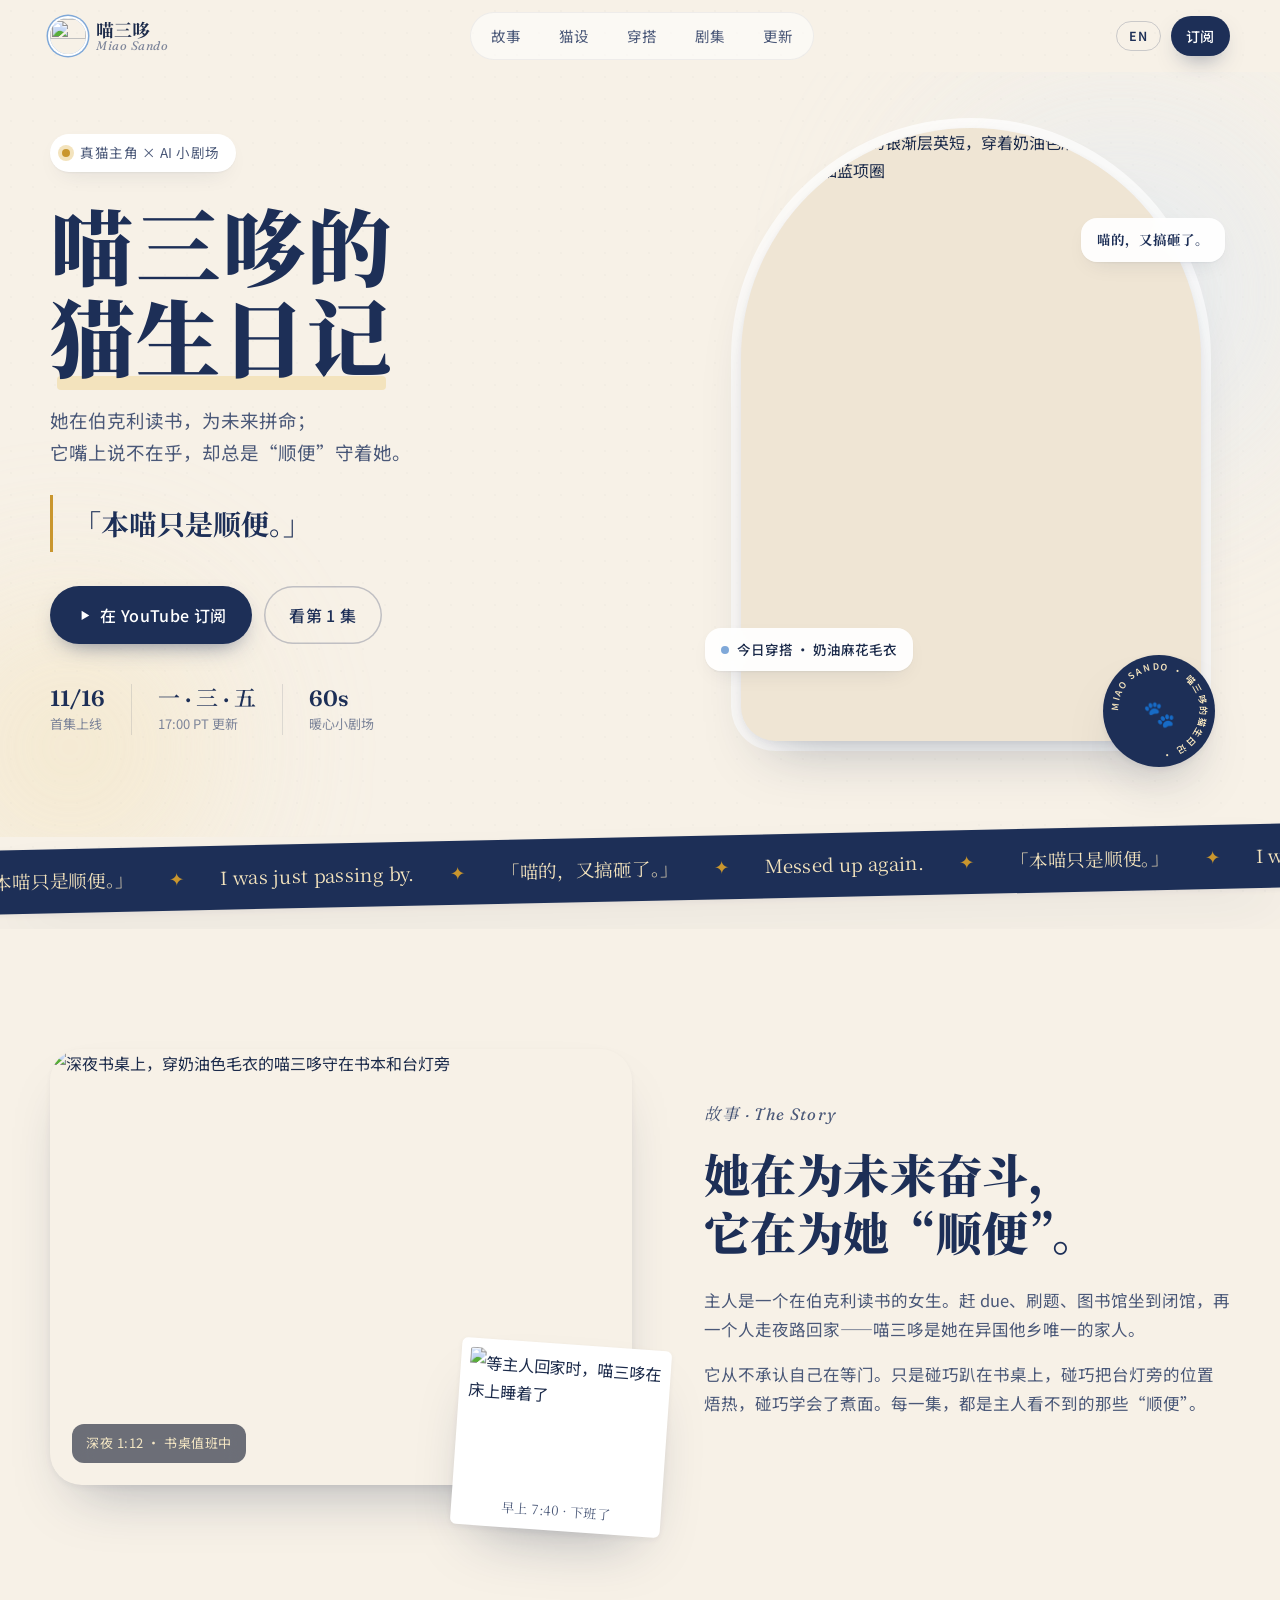
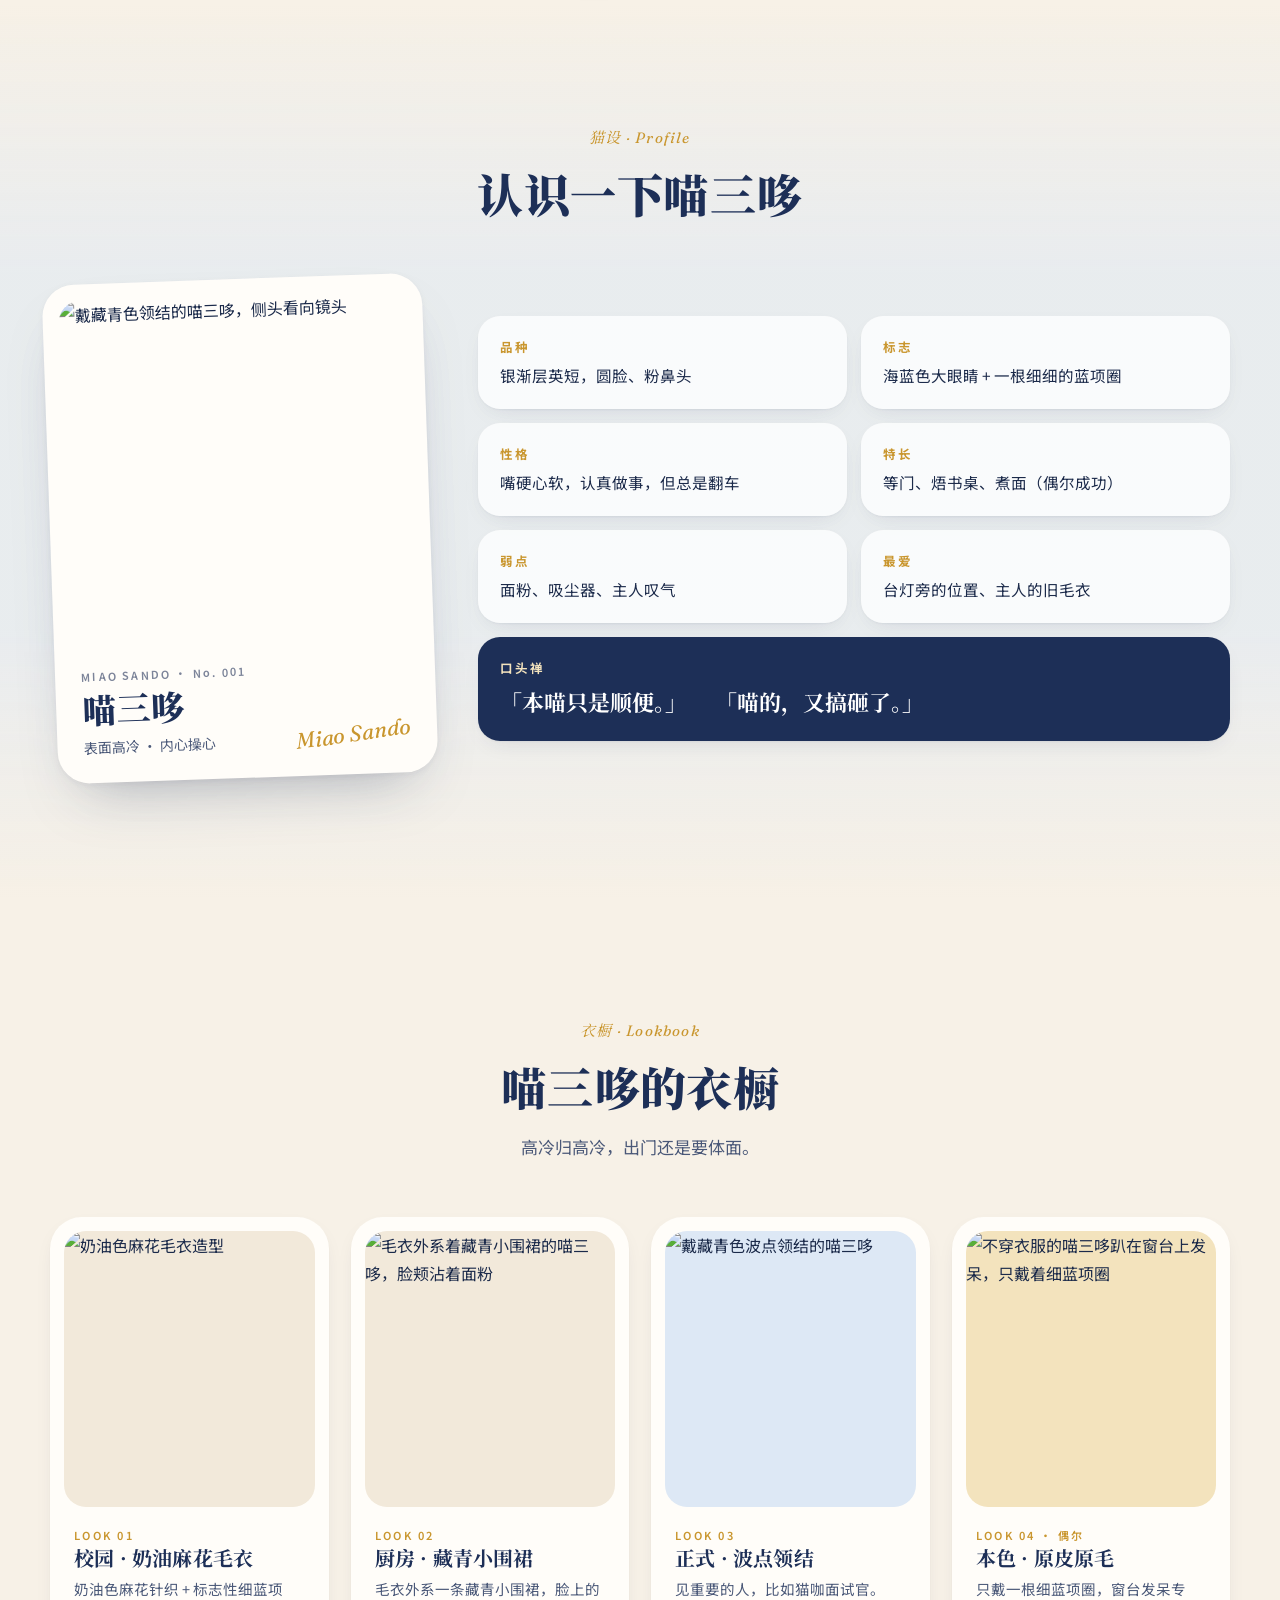
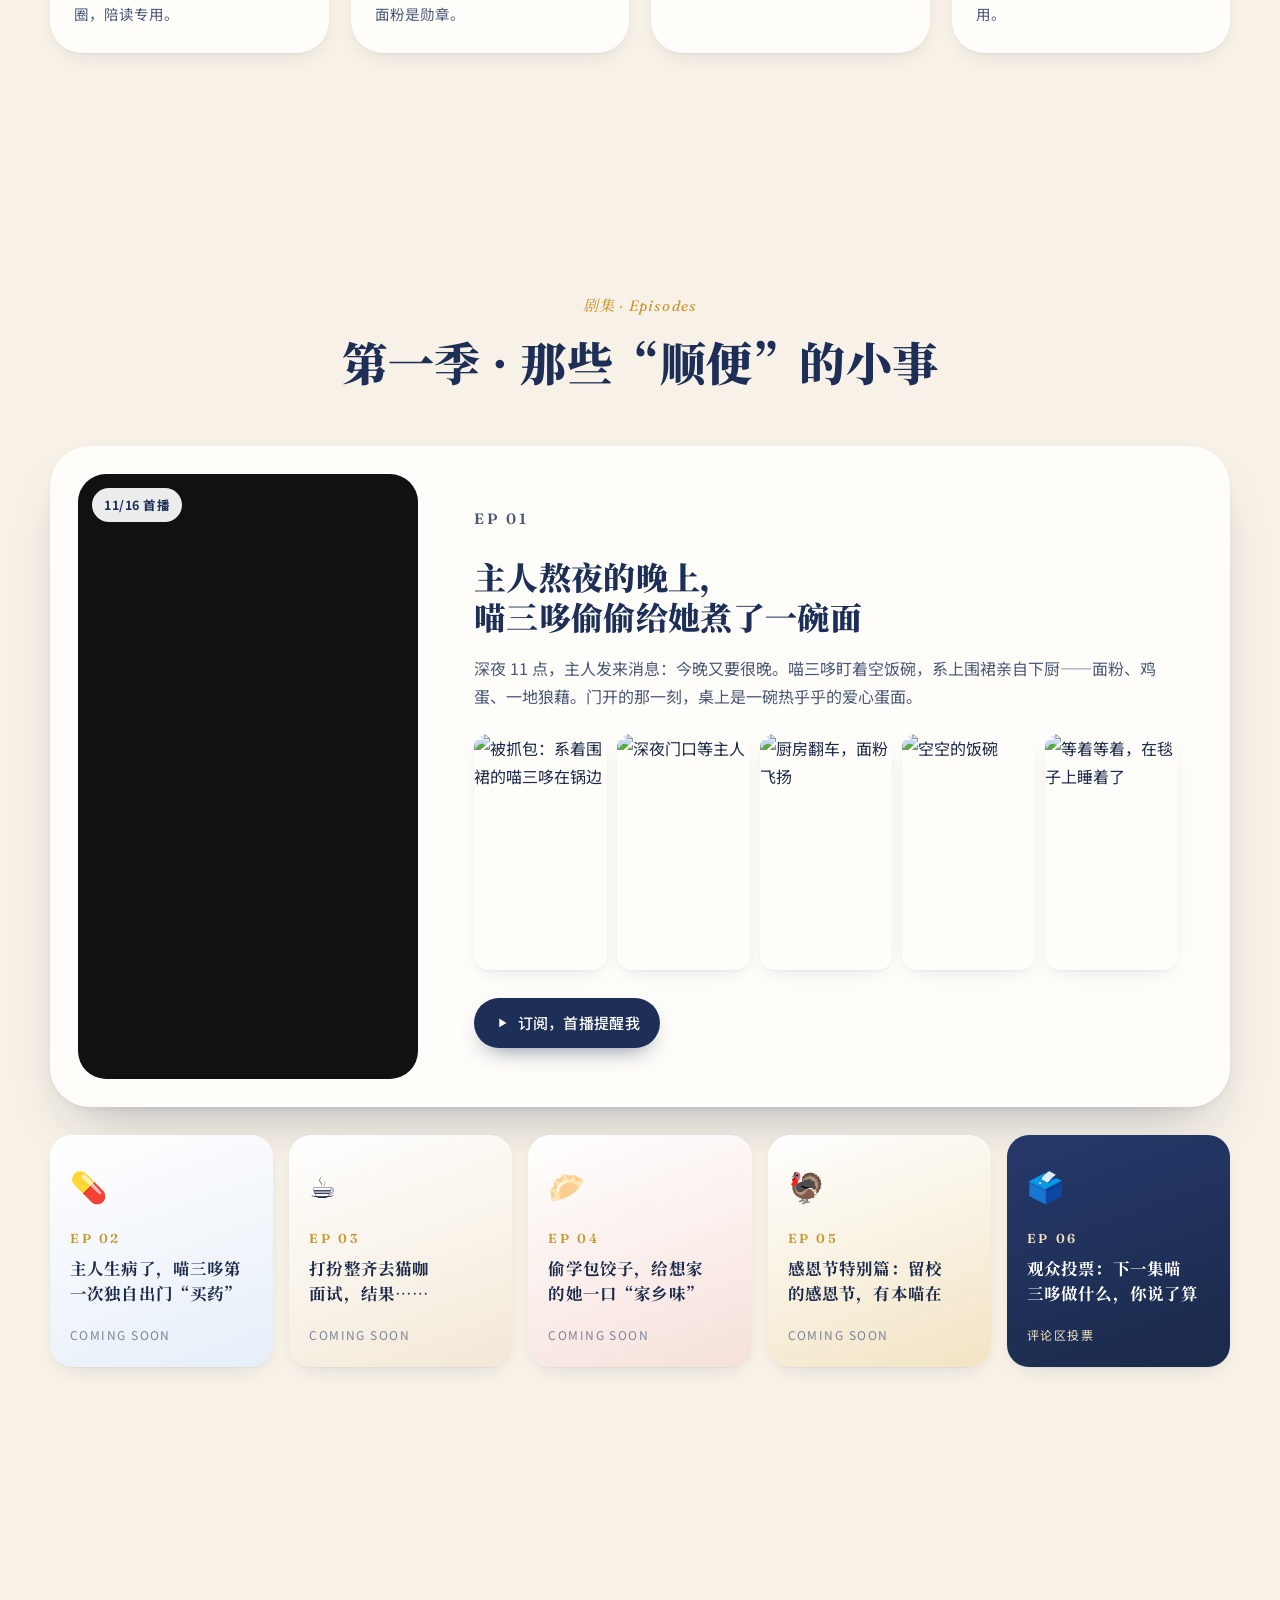
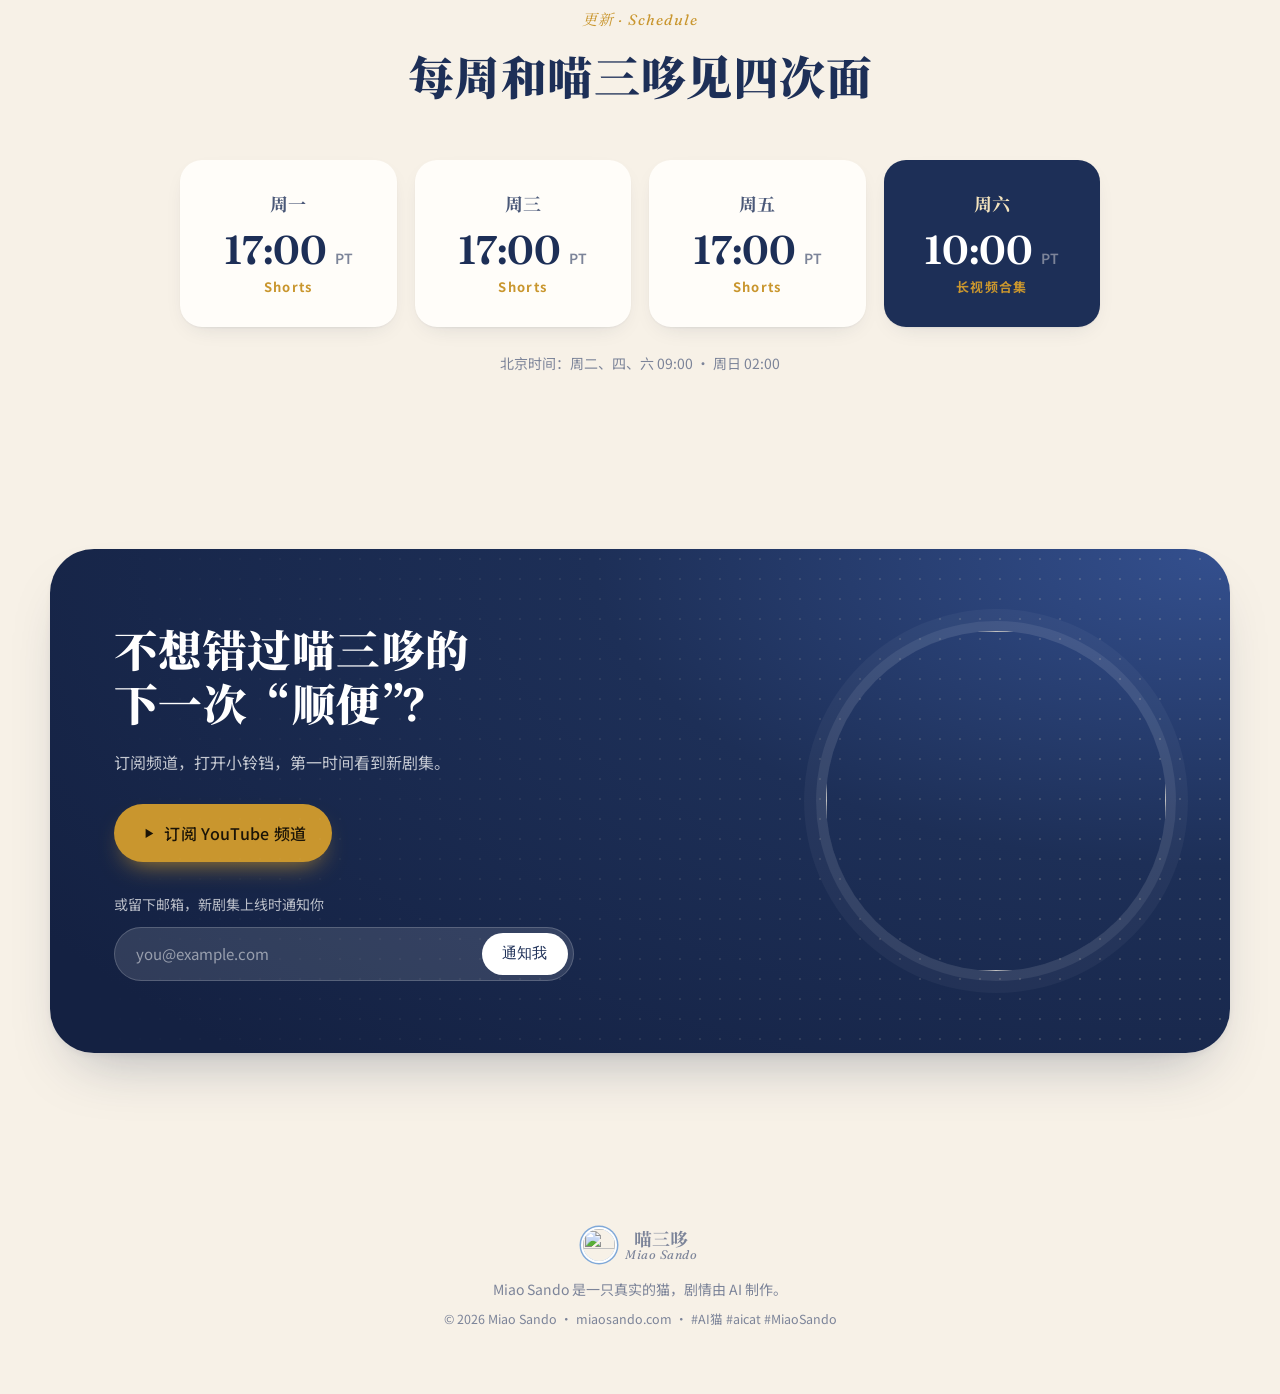
==== commit fae46237: "v3 (2/2): LOOK 04 natural card, sleeping polaroid in story, fix image aspect ratios" ====
--- a/site/index.html
+++ b/site/index.html
@@ -99,6 +99,7 @@
     <figure class="story-img reveal">
       <img src="img/study-night.webp" srcset="img/study-night-sm.webp 700w, img/study-night.webp 1200w" sizes="(max-width: 860px) 92vw, 560px" alt="深夜书桌上，穿奶油色毛衣的喵三哆守在书本和台灯旁" width="1200" height="900" loading="lazy">
       <figcaption><span class="zh">深夜 1:12 · 书桌值班中</span><span class="en">1:12 AM · on desk duty</span></figcaption>
+      <figure class="polaroid" aria-hidden="false"><img src="img/natural-sleep.webp" alt="等主人回家时，喵三哆在床上睡着了" width="520" height="390" loading="lazy"><figcaption><span class="zh">早上 7:40 · 下班了</span><span class="en">7:40 AM · off duty</span></figcaption></figure>
     </figure>
     <div class="story-text reveal">
       <p class="eyebrow"><span class="zh">故事 · The Story</span><span class="en">The Story</span></p>
@@ -151,6 +152,7 @@
       <article class="look reveal"><div class="look-img cream"><img src="img/hero-sweater-sm.webp" alt="奶油色麻花毛衣造型" width="560" height="747" loading="lazy"></div><p class="look-no">LOOK 01</p><h3><span class="zh">校园 · 奶油麻花毛衣</span><span class="en">Campus · Cream Cable-Knit</span></h3><p><span class="zh">奶油色麻花针织 + 标志性细蓝项圈，陪读专用。</span><span class="en">Cream cable-knit plus her signature thin blue collar — study-buddy uniform.</span></p></article>
       <article class="look reveal"><div class="look-img cream"><img src="img/look-chef.webp" alt="毛衣外系着藏青小围裙的喵三哆，脸颊沾着面粉" width="720" height="720" loading="lazy"></div><p class="look-no">LOOK 02</p><h3><span class="zh">厨房 · 藏青小围裙</span><span class="en">Kitchen · Navy Apron</span></h3><p><span class="zh">毛衣外系一条藏青小围裙，脸上的面粉是勋章。</span><span class="en">A navy apron over the sweater. The flour on her cheek is a badge of honor.</span></p></article>
       <article class="look reveal"><div class="look-img blue"><img src="img/look-bowtie.webp" alt="戴藏青色波点领结的喵三哆" width="720" height="720" loading="lazy"></div><p class="look-no">LOOK 03</p><h3><span class="zh">正式 · 波点领结</span><span class="en">Formal · Dotted Bow Tie</span></h3><p><span class="zh">见重要的人，比如猫咖面试官。</span><span class="en">For important meetings — like a cat-café interview.</span></p></article>
+      <article class="look reveal"><div class="look-img warm"><img src="img/look-natural.webp" alt="不穿衣服的喵三哆趴在窗台上发呆，只戴着细蓝项圈" width="600" height="800" loading="lazy"></div><p class="look-no">LOOK 04 · <span class="zh">偶尔</span><span class="en">Sometimes</span></p><h3><span class="zh">本色 · 原皮原毛</span><span class="en">Au Naturel · Just Fur</span></h3><p><span class="zh">只戴一根细蓝项圈，窗台发呆专用。</span><span class="en">Nothing but the thin blue collar — for window-sill daydreams.</span></p></article>
     </div>
   </div>
 </section>
--- a/site/style.css
+++ b/site/style.css
@@ -11,7 +11,7 @@
 *{box-sizing:border-box} html{scroll-behavior:smooth;scroll-padding-top:84px;overflow-x:clip}
 body{margin:0;font-family:var(--sans);color:var(--ink);background:var(--cream);line-height:1.75;-webkit-font-smoothing:antialiased;text-rendering:optimizeLegibility;overflow-x:clip}
 body::before{content:"";position:fixed;inset:0;pointer-events:none;z-index:-1;opacity:.35;background-image:radial-gradient(rgba(27,42,74,.06) 1px,transparent 1px);background-size:22px 22px}
-img,video{max-width:100%;display:block}
+img,video{max-width:100%;height:auto;display:block}
 a{color:inherit;text-decoration:none}
 h1,h2,h3{text-wrap:balance;font-family:var(--serif);letter-spacing:.01em;line-height:1.25;margin:0}
 .wrap{width:min(1180px,100% - 48px);margin-inline:auto}
@@ -130,11 +130,11 @@
 .quote-row q{font-family:var(--serif);font-size:22px;font-weight:700;quotes:"「" "」"}
 
 /* looks */
-.look-grid{display:grid;grid-template-columns:repeat(3,1fr);gap:28px}
+.look-grid{display:grid;grid-template-columns:repeat(4,1fr);gap:22px}
 .look{background:var(--paper);border-radius:var(--r-lg);padding:14px 14px 26px;box-shadow:var(--sh-1);transition:transform .5s var(--ease),box-shadow .5s var(--ease)}
 .look:hover{transform:translateY(-8px);box-shadow:var(--sh-2)}
 .look-img{border-radius:22px;overflow:hidden;aspect-ratio:4/4.4}
-.look-img.cream{background:#f2e9da}.look-img.blue{background:var(--blue-soft)}
+.look-img.cream{background:#f2e9da}.look-img.warm{background:#f3e3bd}.look-img.blue{background:var(--blue-soft)}
 .look-img img{width:100%;height:100%;object-fit:cover;transition:transform 1.2s var(--ease)}
 .look:hover .look-img img{transform:scale(1.05)}
 .look-no{margin:20px 10px 2px;font:600 11px var(--sans);letter-spacing:.22em;color:var(--gold)}
@@ -244,3 +244,9 @@
   .field{flex-direction:column;border-radius:22px;padding:8px}.field input{padding:10px 12px}
 }
 @media (prefers-reduced-motion:reduce){*,*::before,*::after{animation:none!important;transition:none!important}.js .reveal{opacity:1;transform:none}}
+
+.polaroid{position:absolute;right:-34px;bottom:-46px;width:210px;margin:0;background:#fff;padding:9px 9px 34px;border-radius:6px;box-shadow:var(--sh-2);rotate:4deg;animation:float 8s ease-in-out -3s infinite;z-index:2}
+.polaroid img{border-radius:3px;box-shadow:none;width:100%;height:auto;aspect-ratio:4/3;object-fit:cover}
+.story-img .polaroid figcaption{position:absolute;left:0;right:0;bottom:8px;background:none;backdrop-filter:none;color:var(--ink-2);text-align:center;font-family:var(--serif);font-size:13px;padding:0}
+@media (max-width:1080px){.look-grid{grid-template-columns:repeat(2,1fr)}}
+@media (max-width:600px){.polaroid{width:150px;right:-8px;bottom:-36px;padding:6px 6px 26px}.story-img .polaroid figcaption{font-size:11px;bottom:5px}.story-in{gap:64px}}
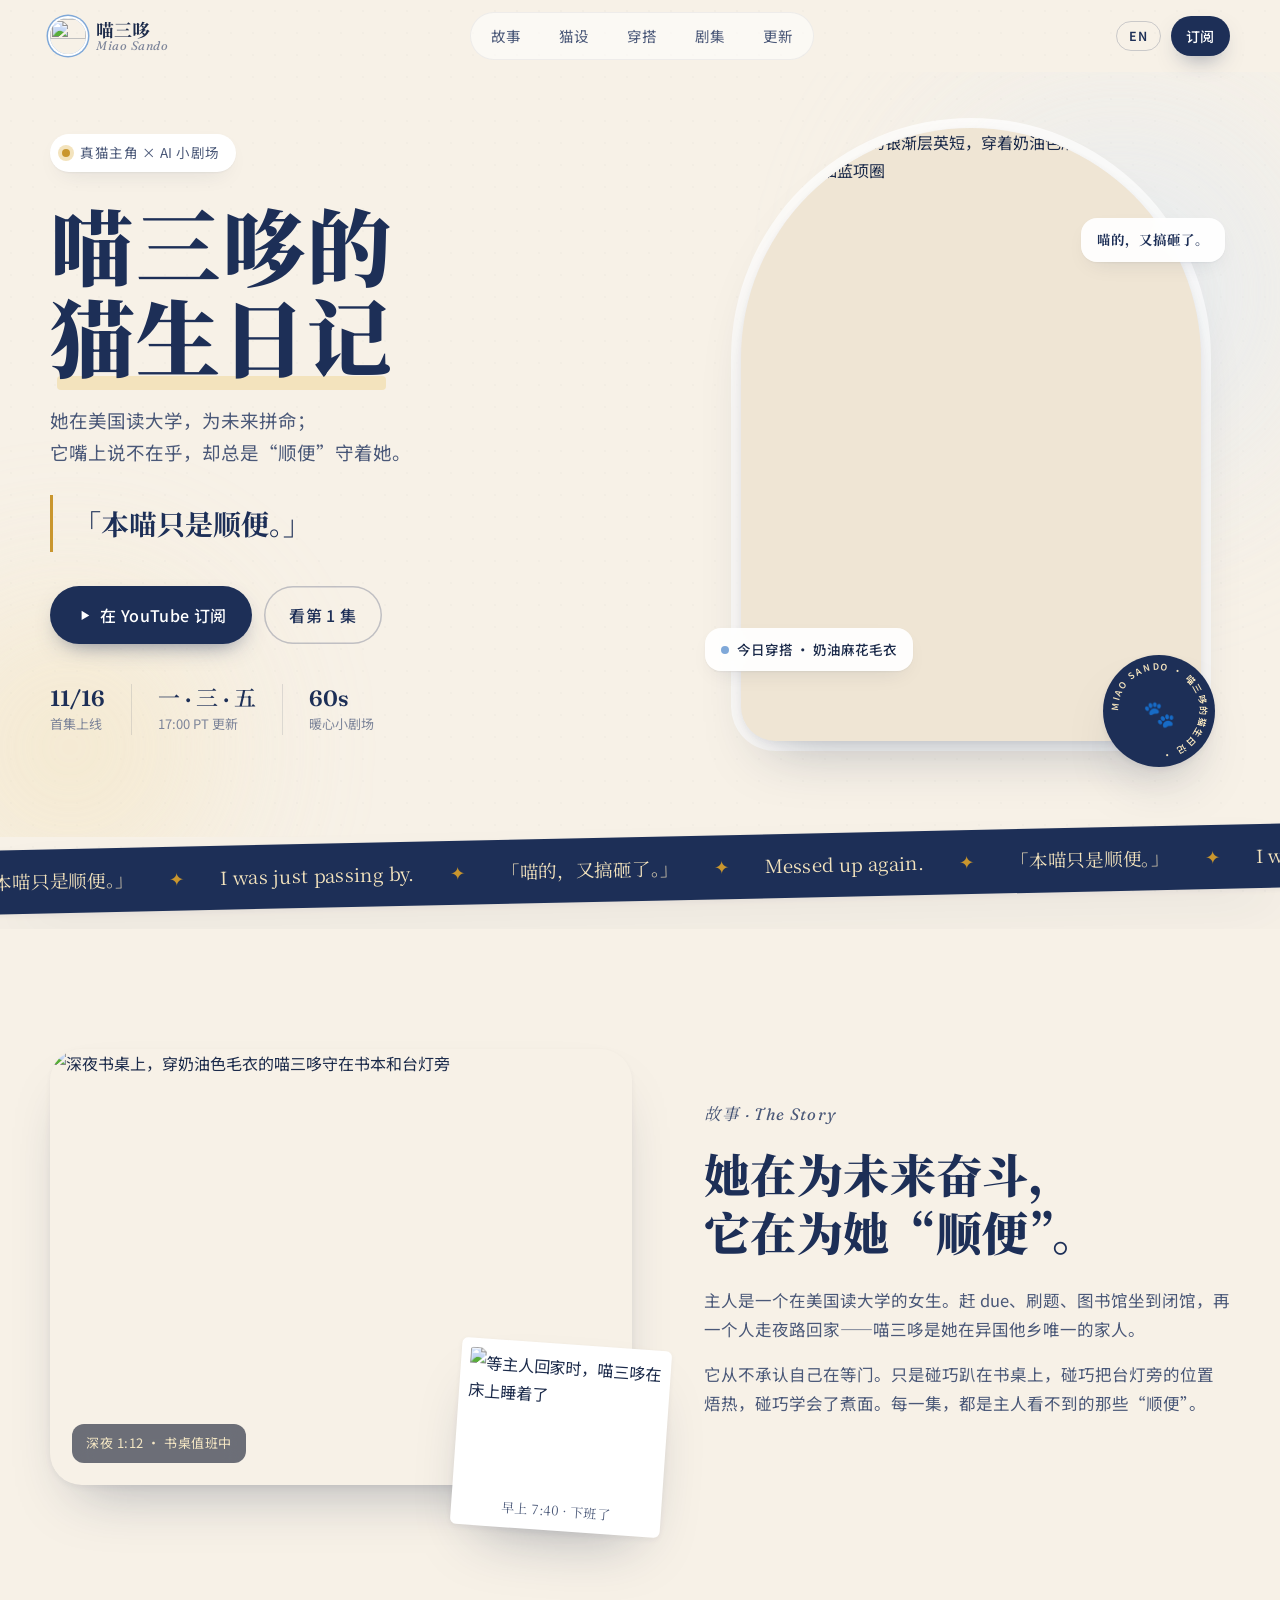
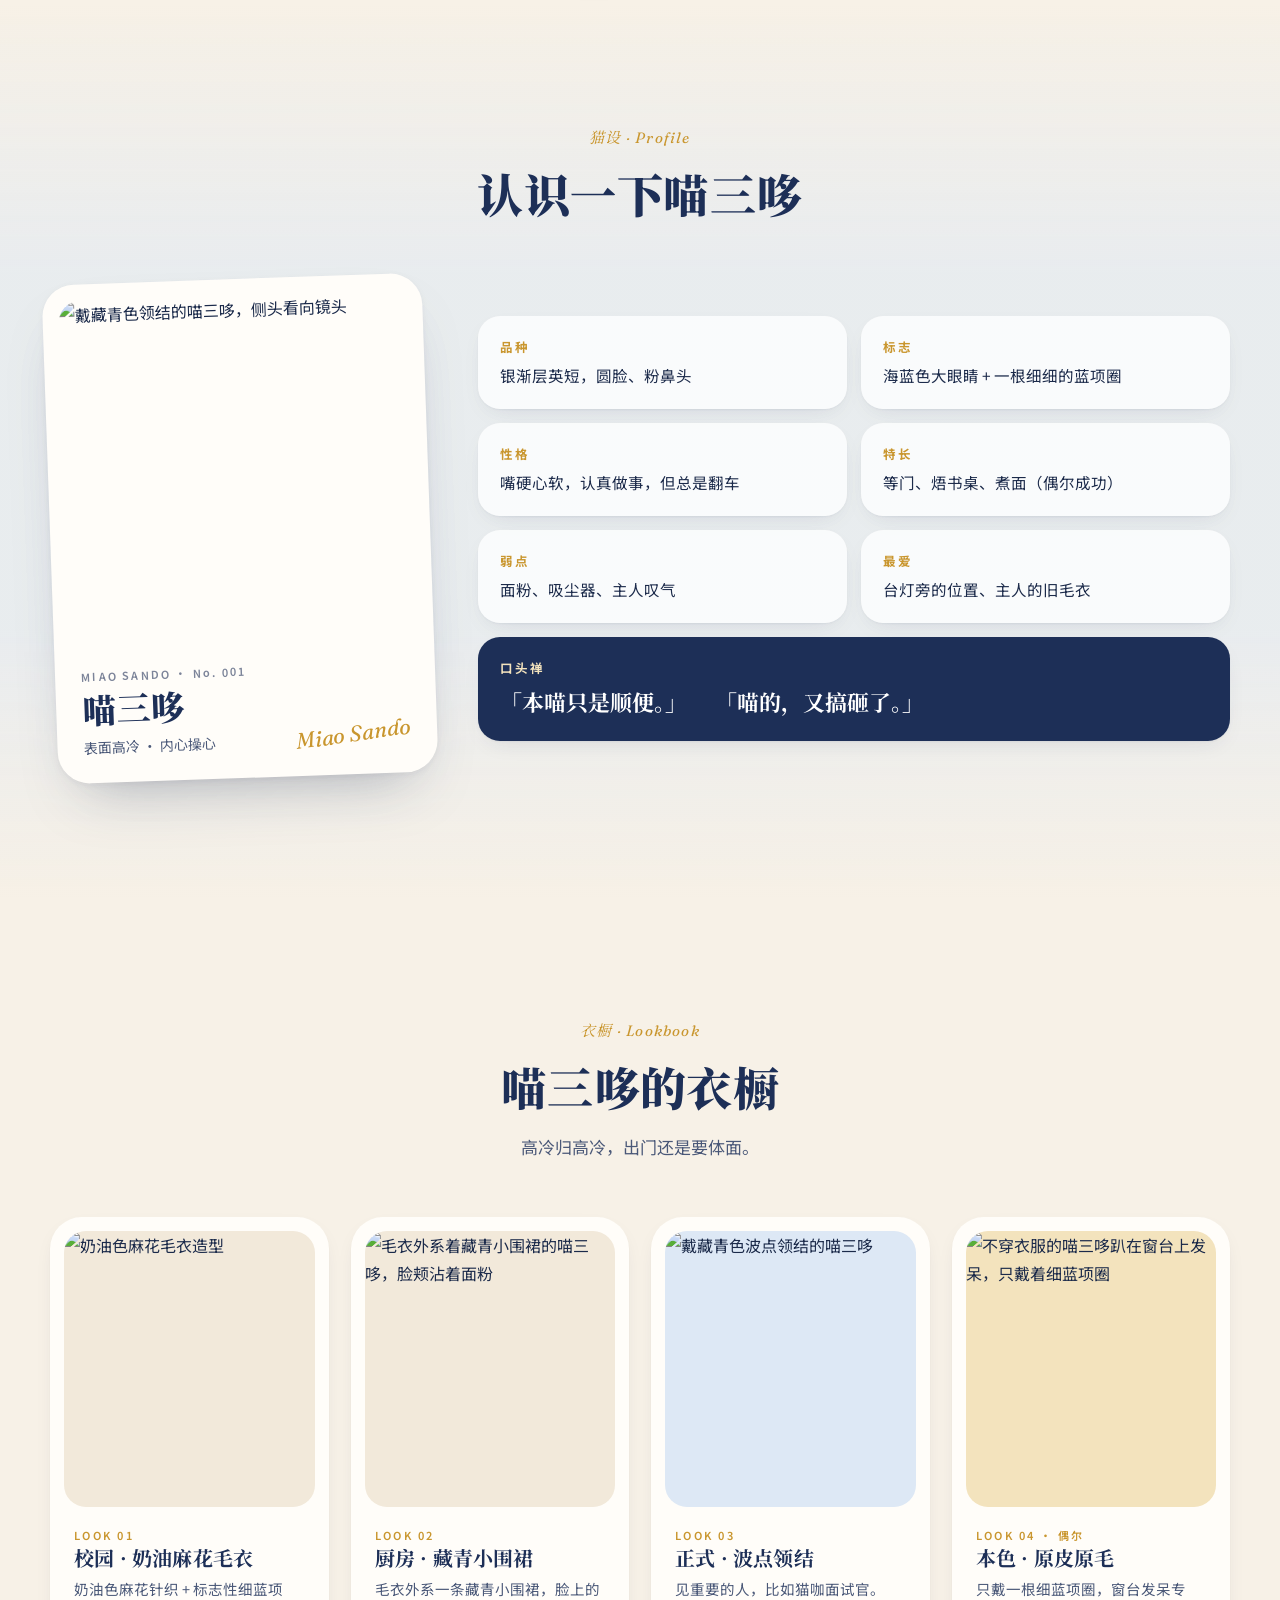
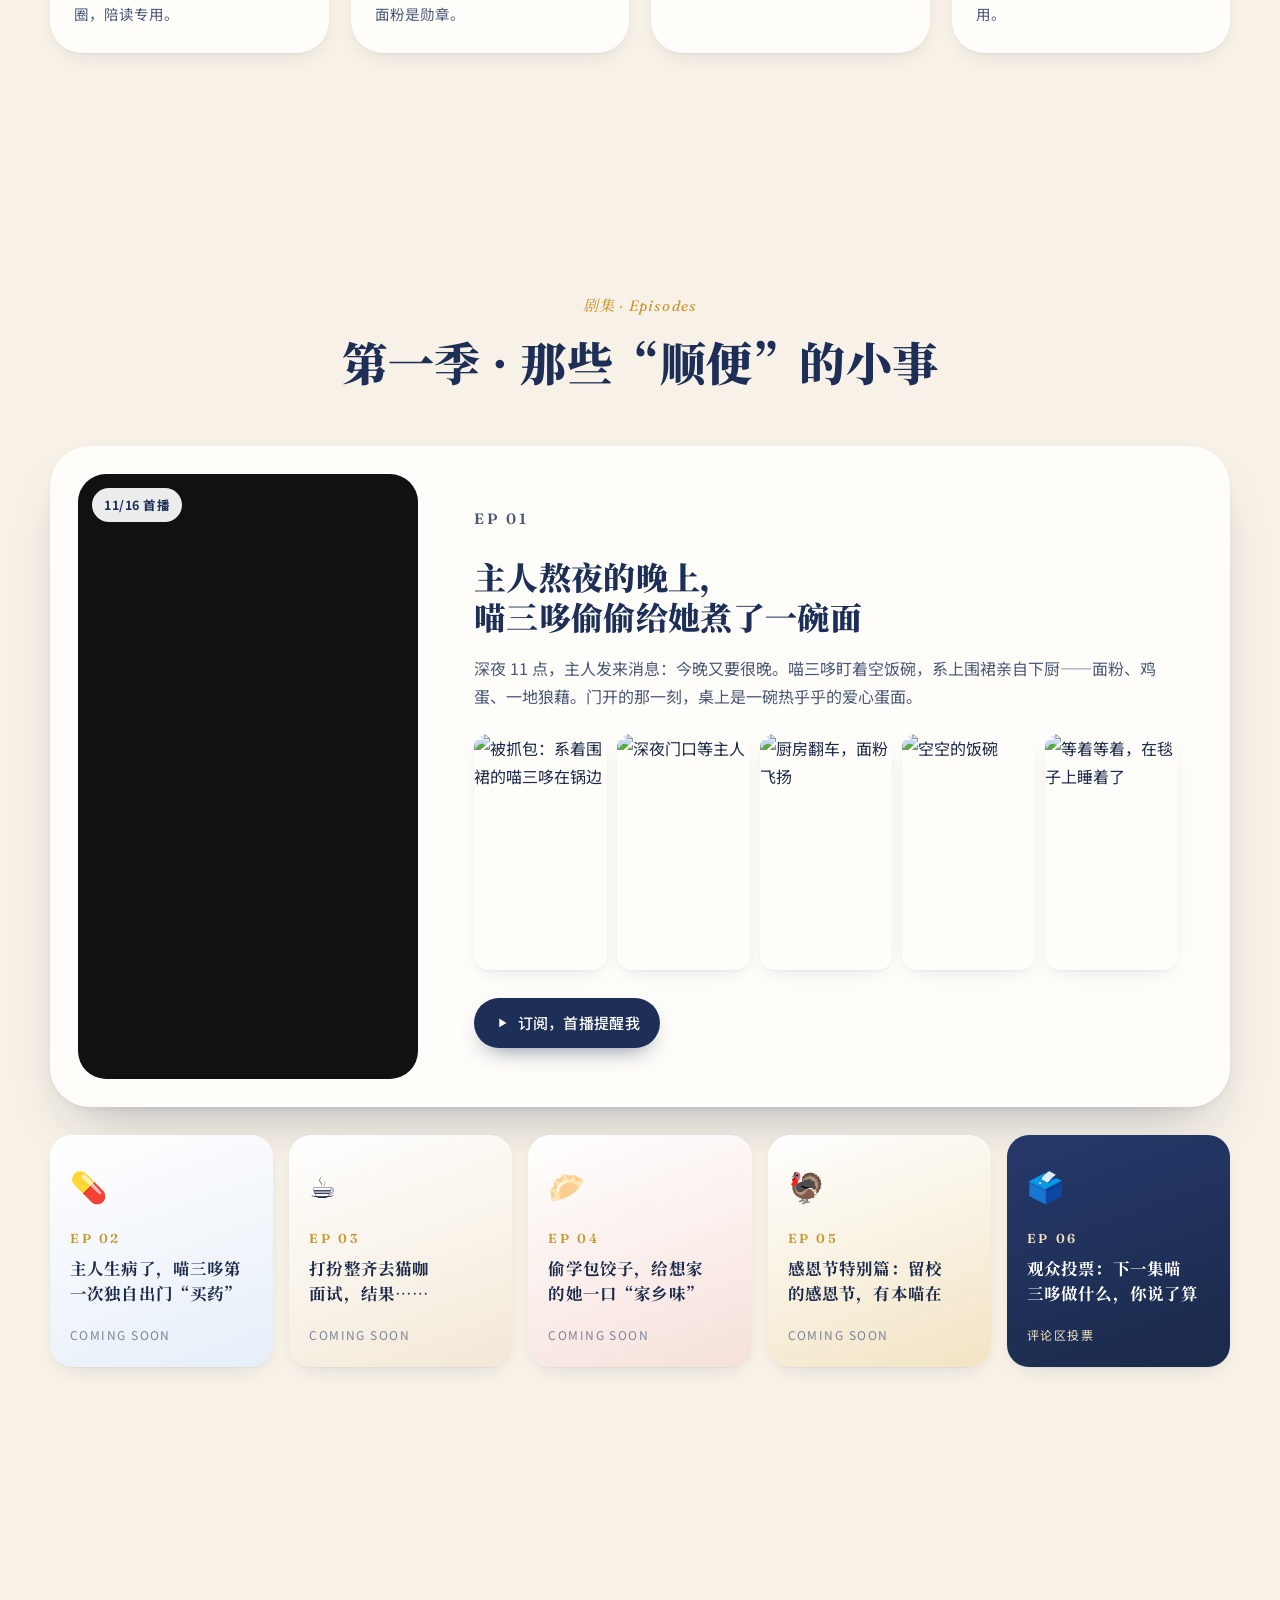
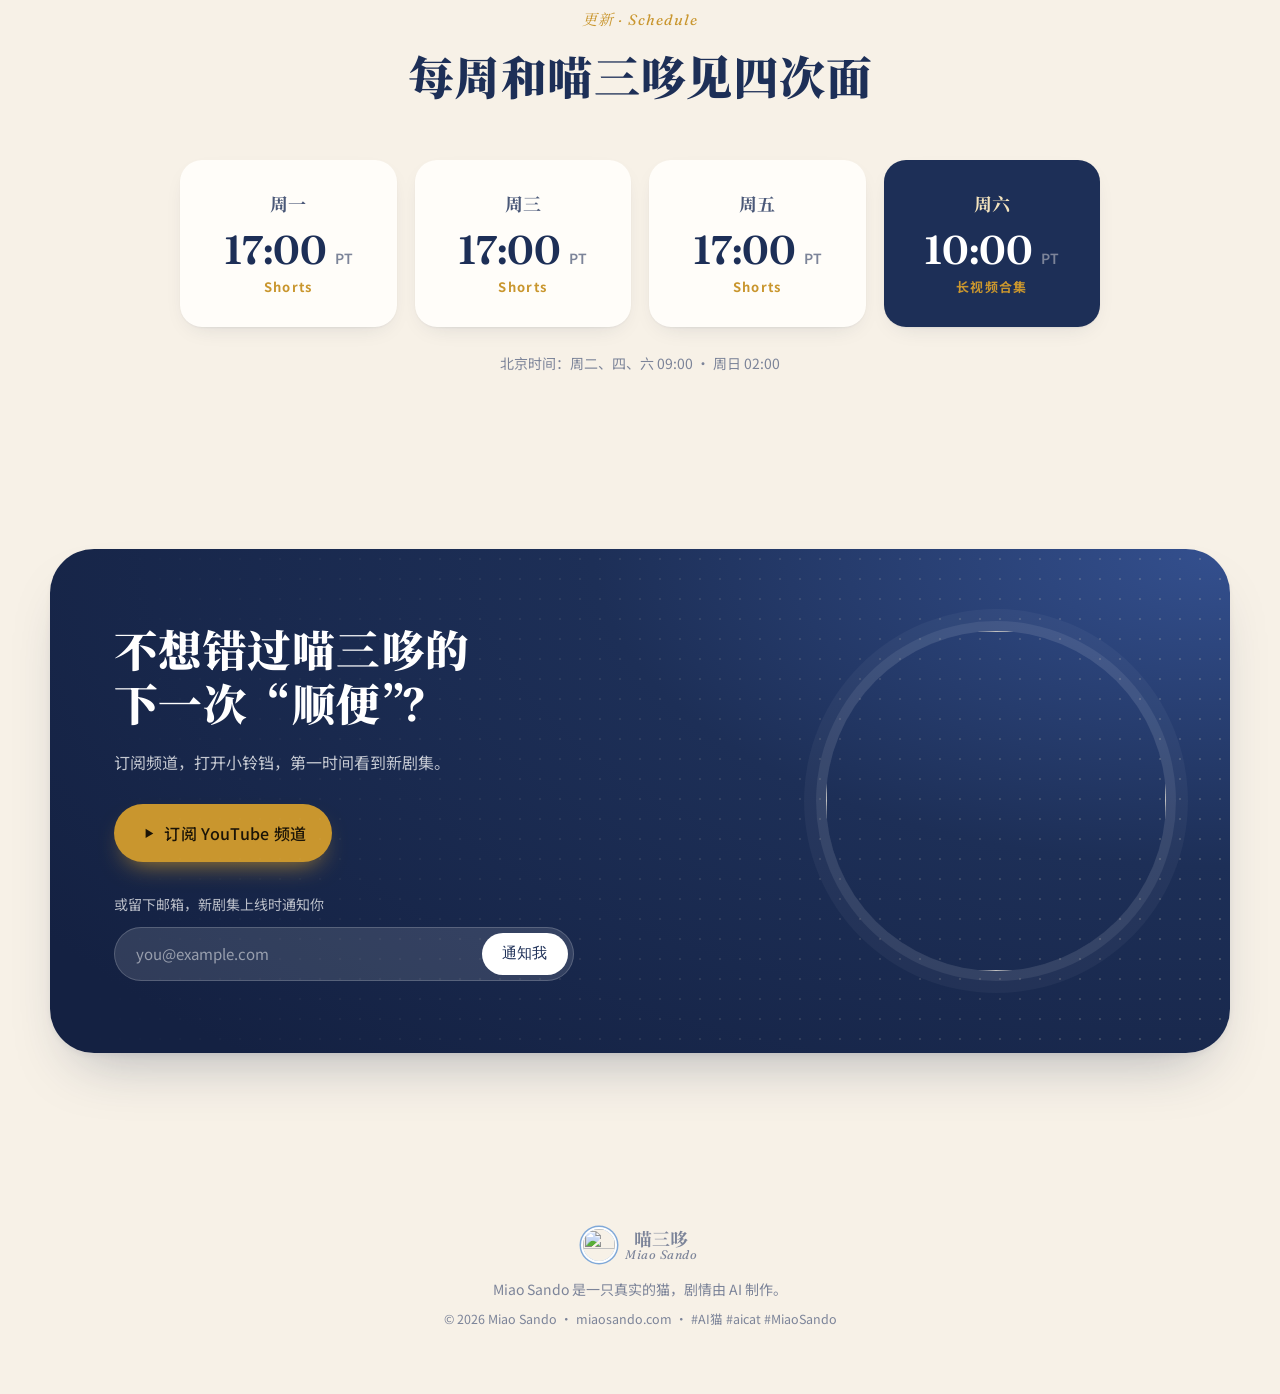
==== commit 82f827fc: "Replace specific university name with generic 'college in the US' wording" ====
--- a/site/index.html
+++ b/site/index.html
@@ -4,8 +4,8 @@
 <meta charset="utf-8">
 <meta name="viewport" content="width=device-width, initial-scale=1, viewport-fit=cover">
 <title>喵三哆的猫生日记 · Miao Sando | 真猫主角 × AI 小剧场</title>
-<meta name="description" content="Miao Sando（喵三哆）是一只蓝眼睛的银渐层英短。她的主人在伯克利读书、为未来奋斗；喵三哆嘴上高冷，却总是「顺便」照顾她。真猫主角 × AI 小剧场，每周一三五更新。">
-<meta name="keywords" content="AI猫, aicat, AI萌宠, Miao Sando, 喵三哆, 银渐层, 英短, 留学生, 伯克利, AI cat, cat shorts">
+<meta name="description" content="Miao Sando（喵三哆）是一只蓝眼睛的银渐层英短。她的主人在美国读大学、为未来奋斗；喵三哆嘴上高冷，却总是「顺便」照顾她。真猫主角 × AI 小剧场，每周一三五更新。">
+<meta name="keywords" content="AI猫, aicat, AI萌宠, Miao Sando, 喵三哆, 银渐层, 英短, 留学生, 美国大学, 大学生活, AI cat, cat shorts">
 <link rel="canonical" href="https://miaosando.com/">
 <meta name="theme-color" content="#f6efe4">
 <link rel="icon" href="favicon.ico" sizes="any">
@@ -15,7 +15,7 @@
 <meta property="og:type" content="website">
 <meta property="og:site_name" content="Miao Sando 喵三哆">
 <meta property="og:title" content="喵三哆的猫生日记 · Miao Sando's Secret Life">
-<meta property="og:description" content="主人在伯克利熬夜奋斗，这只银渐层偷偷做了什么？真猫主角 × AI 小剧场。「本喵只是顺便。」">
+<meta property="og:description" content="主人在美国读大学、熬夜奋斗，这只银渐层偷偷做了什么？真猫主角 × AI 小剧场。「本喵只是顺便。」">
 <meta property="og:url" content="https://miaosando.com/">
 <meta property="og:image" content="https://miaosando.com/img/og.jpg">
 <meta property="og:image:width" content="1200">
@@ -64,7 +64,7 @@
     <div class="hero-text">
       <p class="pill"><span class="dot"></span><span class="zh">真猫主角 × AI 小剧场</span><span class="en">A real cat · AI-made stories</span></p>
       <h1><span class="zh">喵三哆的<br><em>猫生日记</em></span><span class="en">Miao Sando's<br><em>Secret Life</em></span></h1>
-      <p class="sub"><span class="zh">她在伯克利读书，为未来拼命；<br>它嘴上说不在乎，却总是“顺便”守着她。</span><span class="en">She studies late in Berkeley, working toward her future.<br>Her cat pretends not to care — and quietly takes care of everything.</span></p>
+      <p class="sub"><span class="zh">她在美国读大学，为未来拼命；<br>它嘴上说不在乎，却总是“顺便”守着她。</span><span class="en">She is in college in the US, studying late for her future.<br>Her cat pretends not to care — and quietly takes care of everything.</span></p>
       <blockquote class="catch">
         <p>「本喵只是顺便。」</p>
         <cite class="en">"I was just passing by, meow."</cite>
@@ -104,9 +104,9 @@
     <div class="story-text reveal">
       <p class="eyebrow"><span class="zh">故事 · The Story</span><span class="en">The Story</span></p>
       <h2><span class="zh">她在为未来奋斗，<br>它在为她“顺便”。</span><span class="en">She's chasing her future.<br>Her cat is "just passing by."</span></h2>
-      <p class="zh">主人是一个在伯克利读书的女生。赶 due、刷题、图书馆坐到闭馆，再一个人走夜路回家——喵三哆是她在异国他乡唯一的家人。</p>
+      <p class="zh">主人是一个在美国读大学的女生。赶 due、刷题、图书馆坐到闭馆，再一个人走夜路回家——喵三哆是她在异国他乡唯一的家人。</p>
       <p class="zh">它从不承认自己在等门。只是碰巧趴在书桌上，碰巧把台灯旁的位置焐热，碰巧学会了煮面。每一集，都是主人看不到的那些“顺便”。</p>
-      <p class="en">Her human is a student in Berkeley — deadlines, problem sets, the library until closing, then the walk home alone. Far from home, Miao Sando is her only family.</p>
+      <p class="en">Her human is a college student in the US — deadlines, problem sets, the library until closing, then the walk home alone. Far from home, Miao Sando is her only family.</p>
       <p class="en">She'll never admit she's waiting up. She just happens to nap on the desk, happens to keep the lamp-side spot warm, happens to learn how to cook noodles. Every episode is one of those quiet favors her human never sees.</p>
     </div>
   </div>
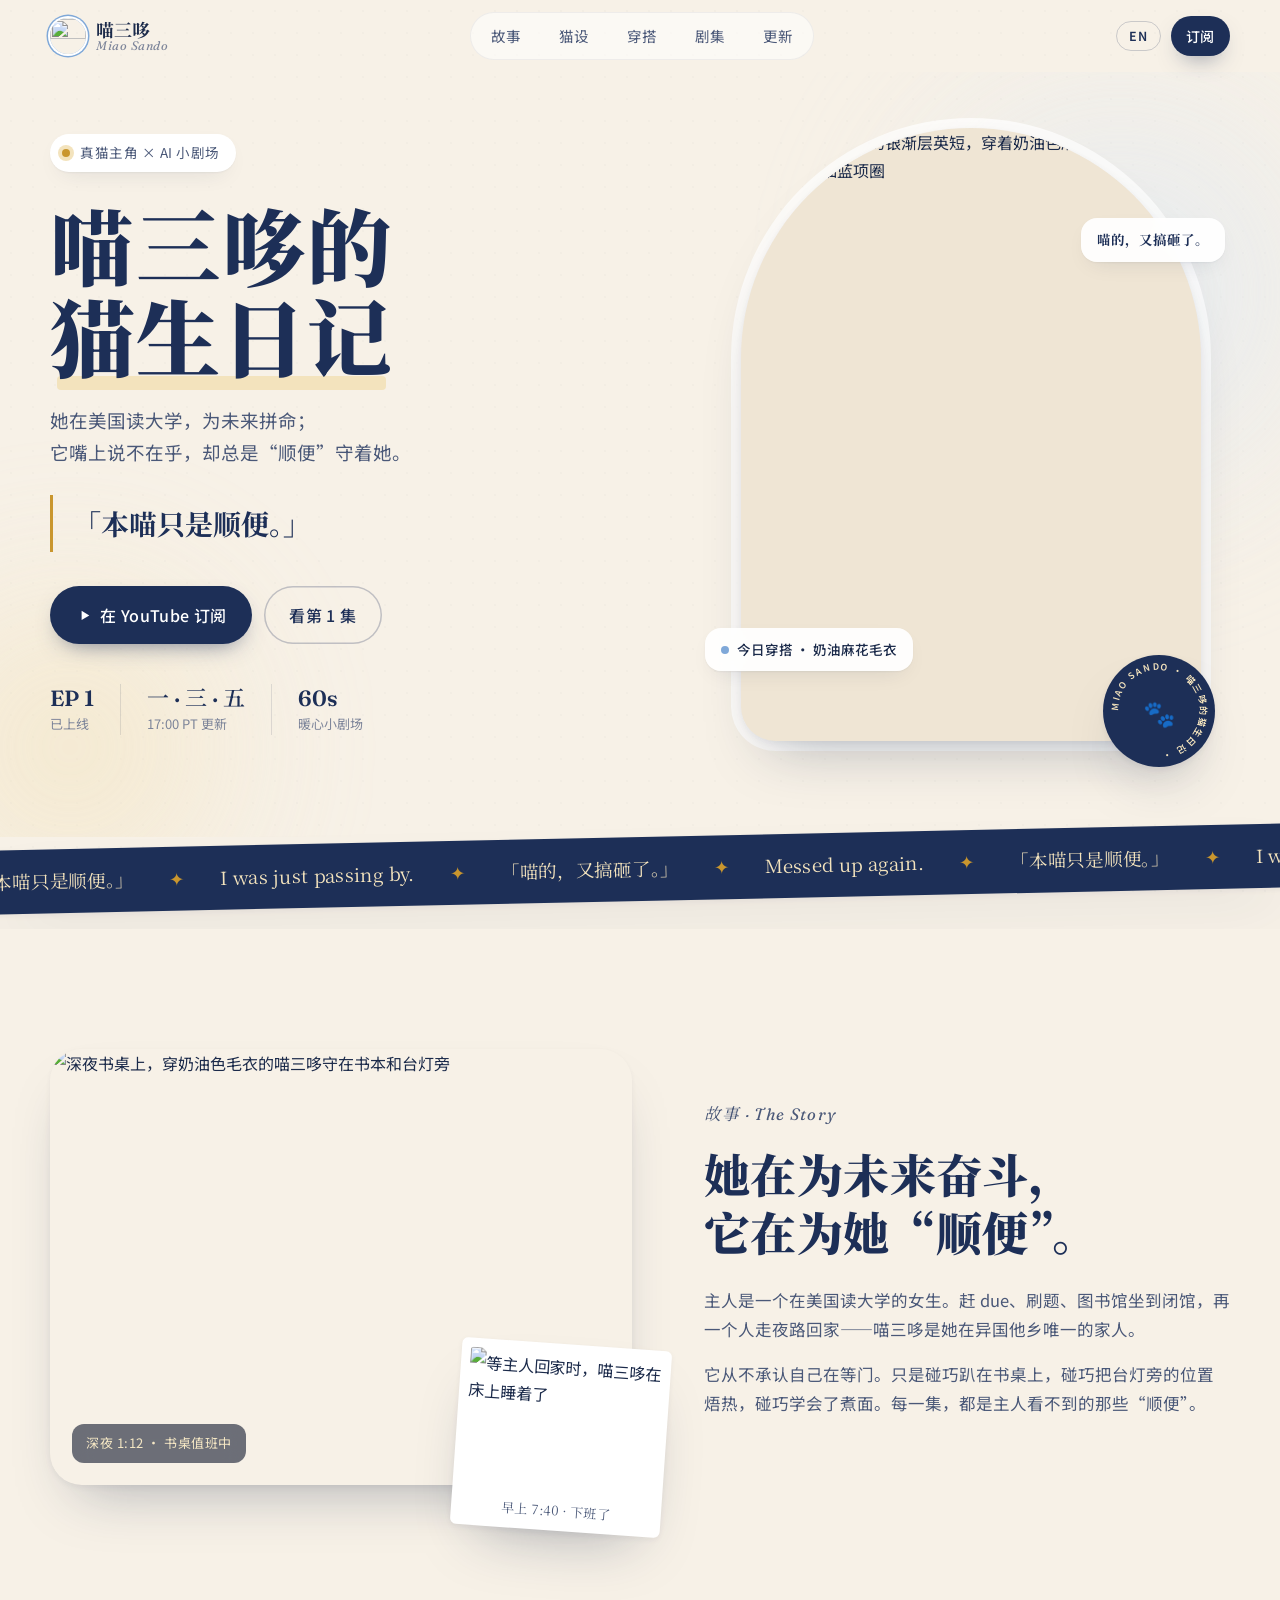
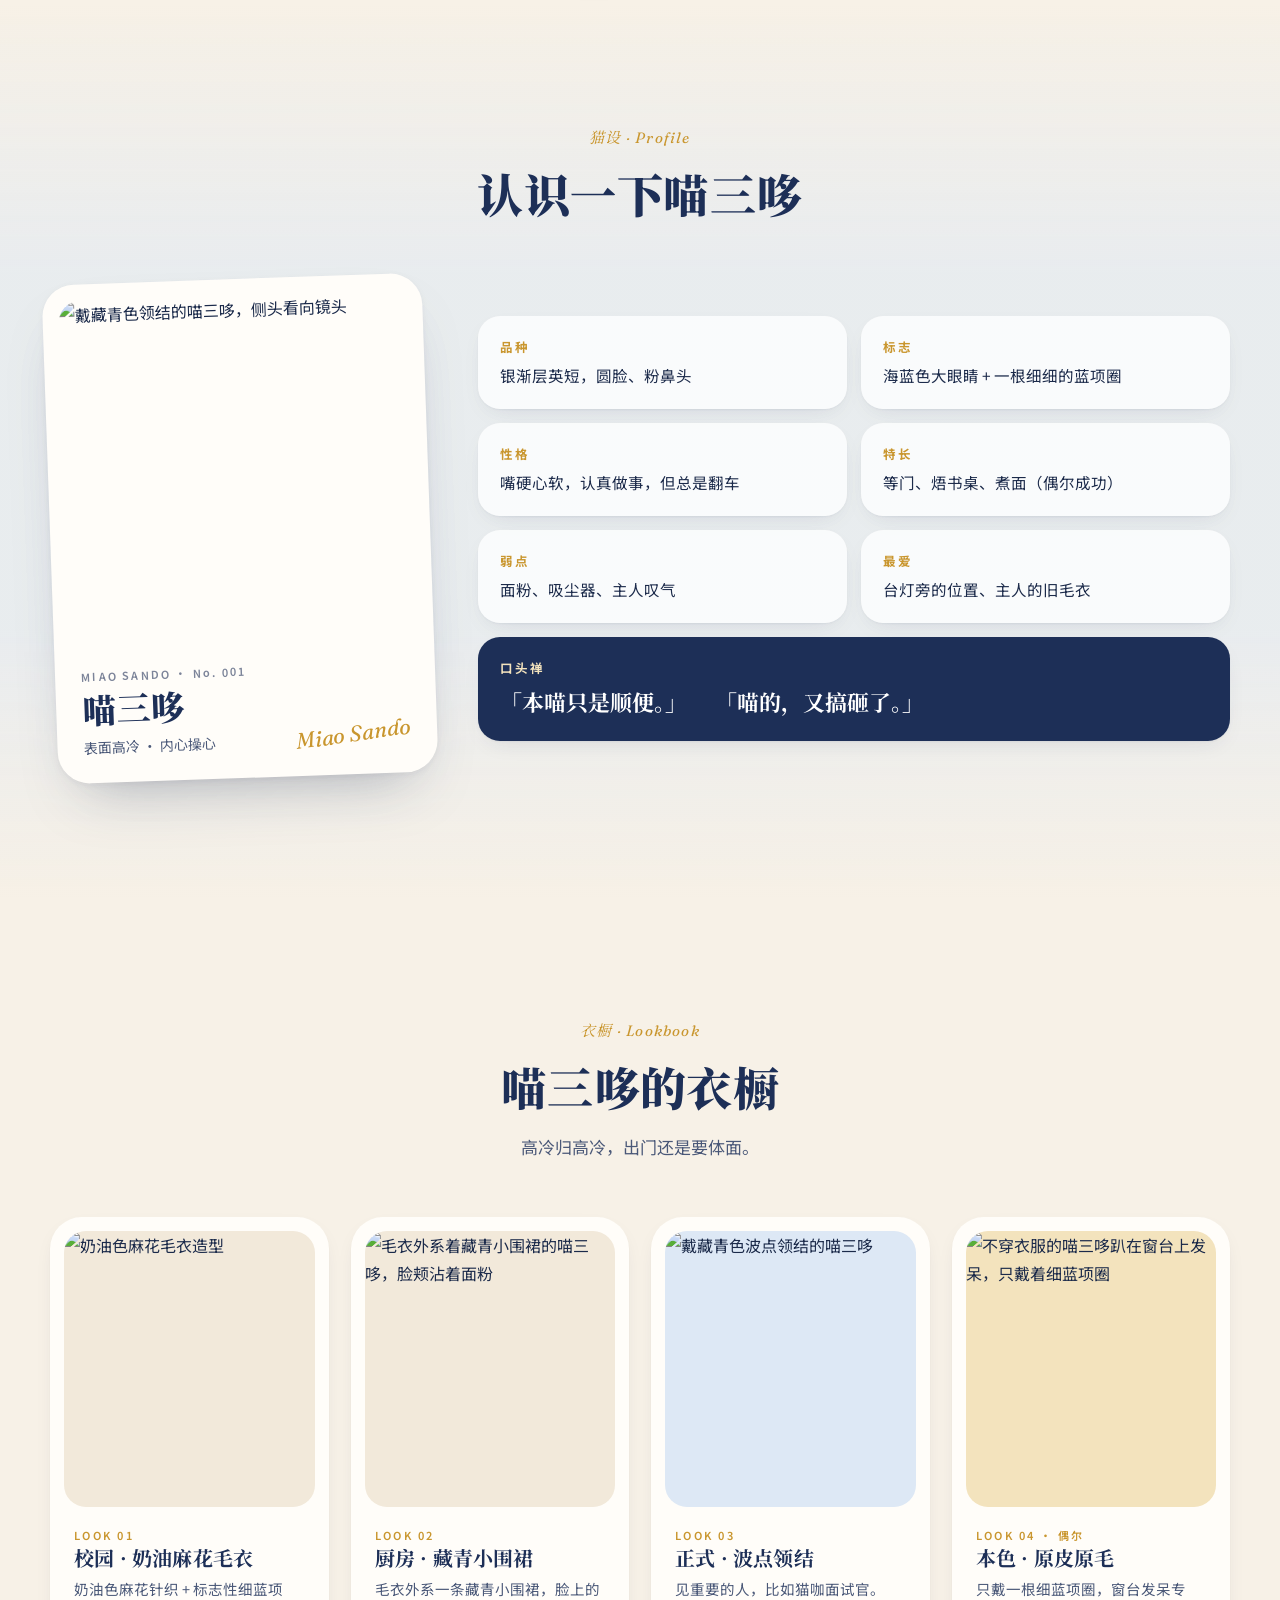
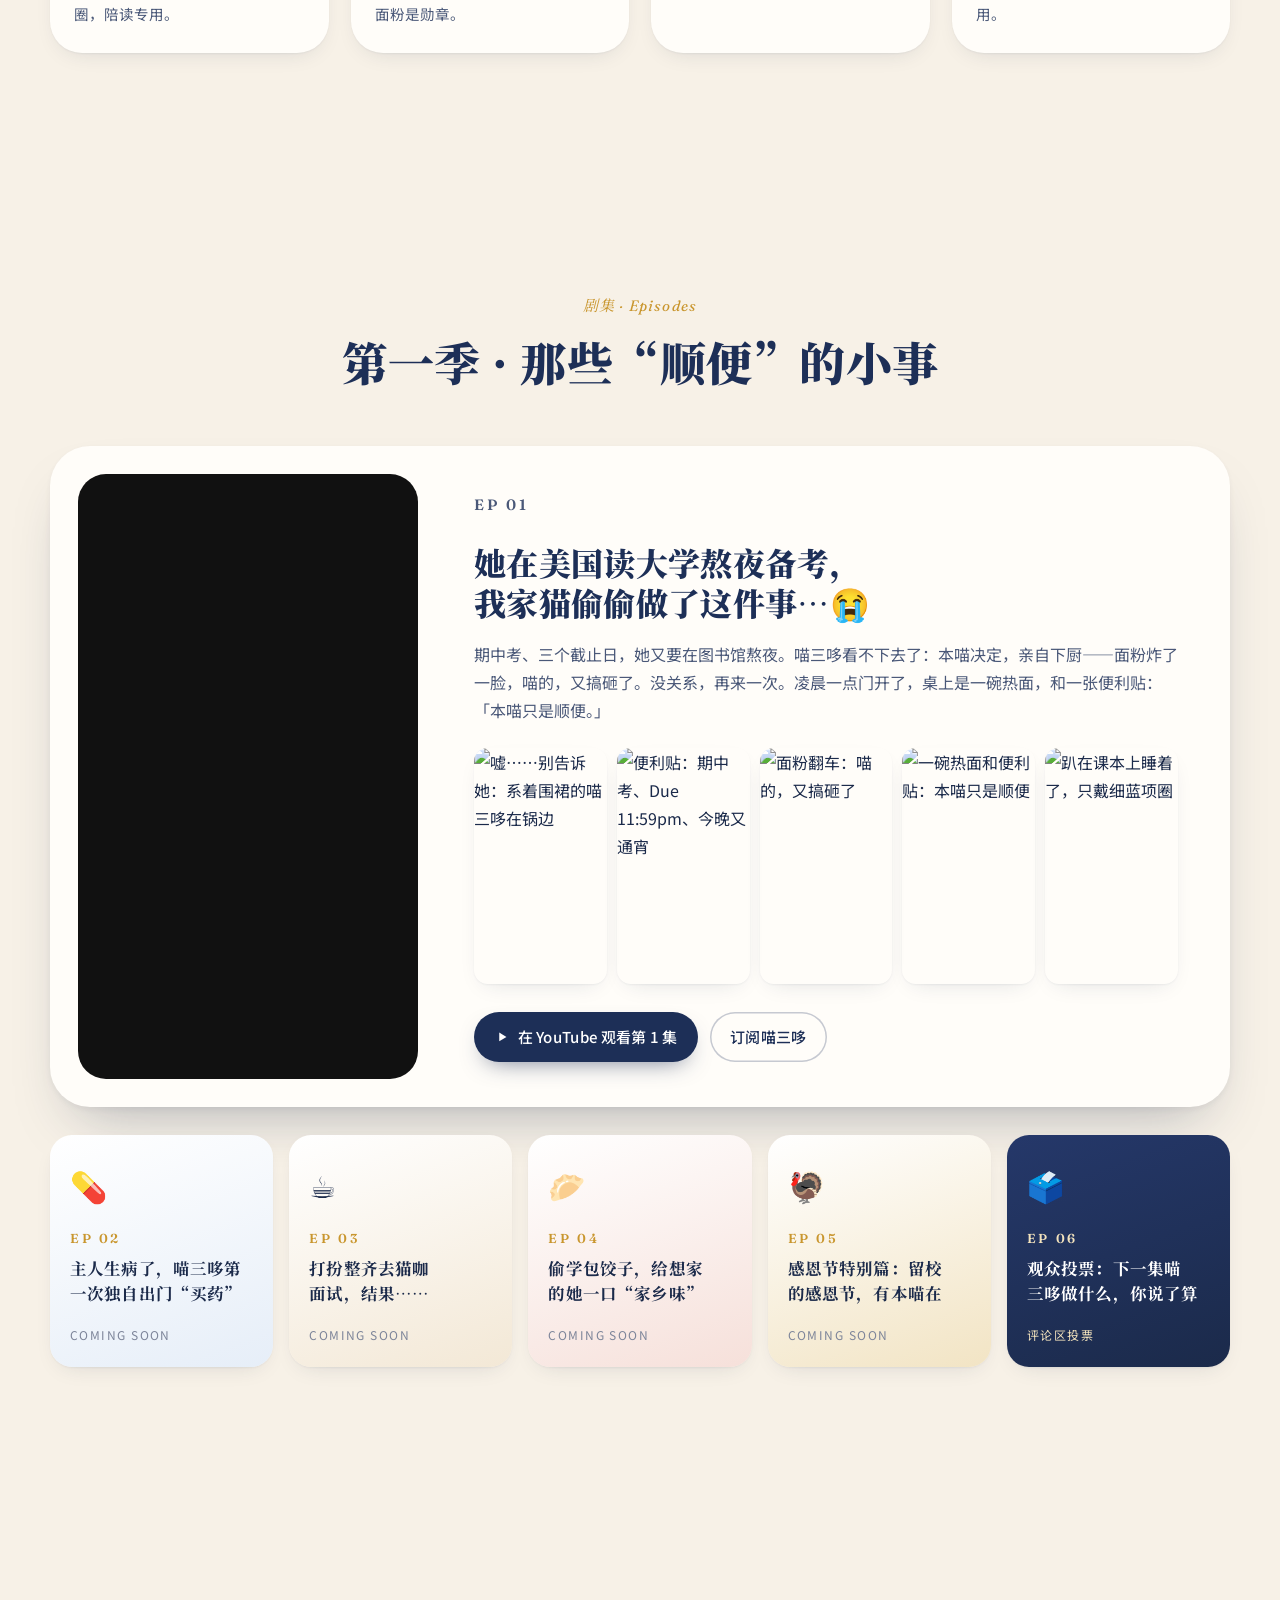
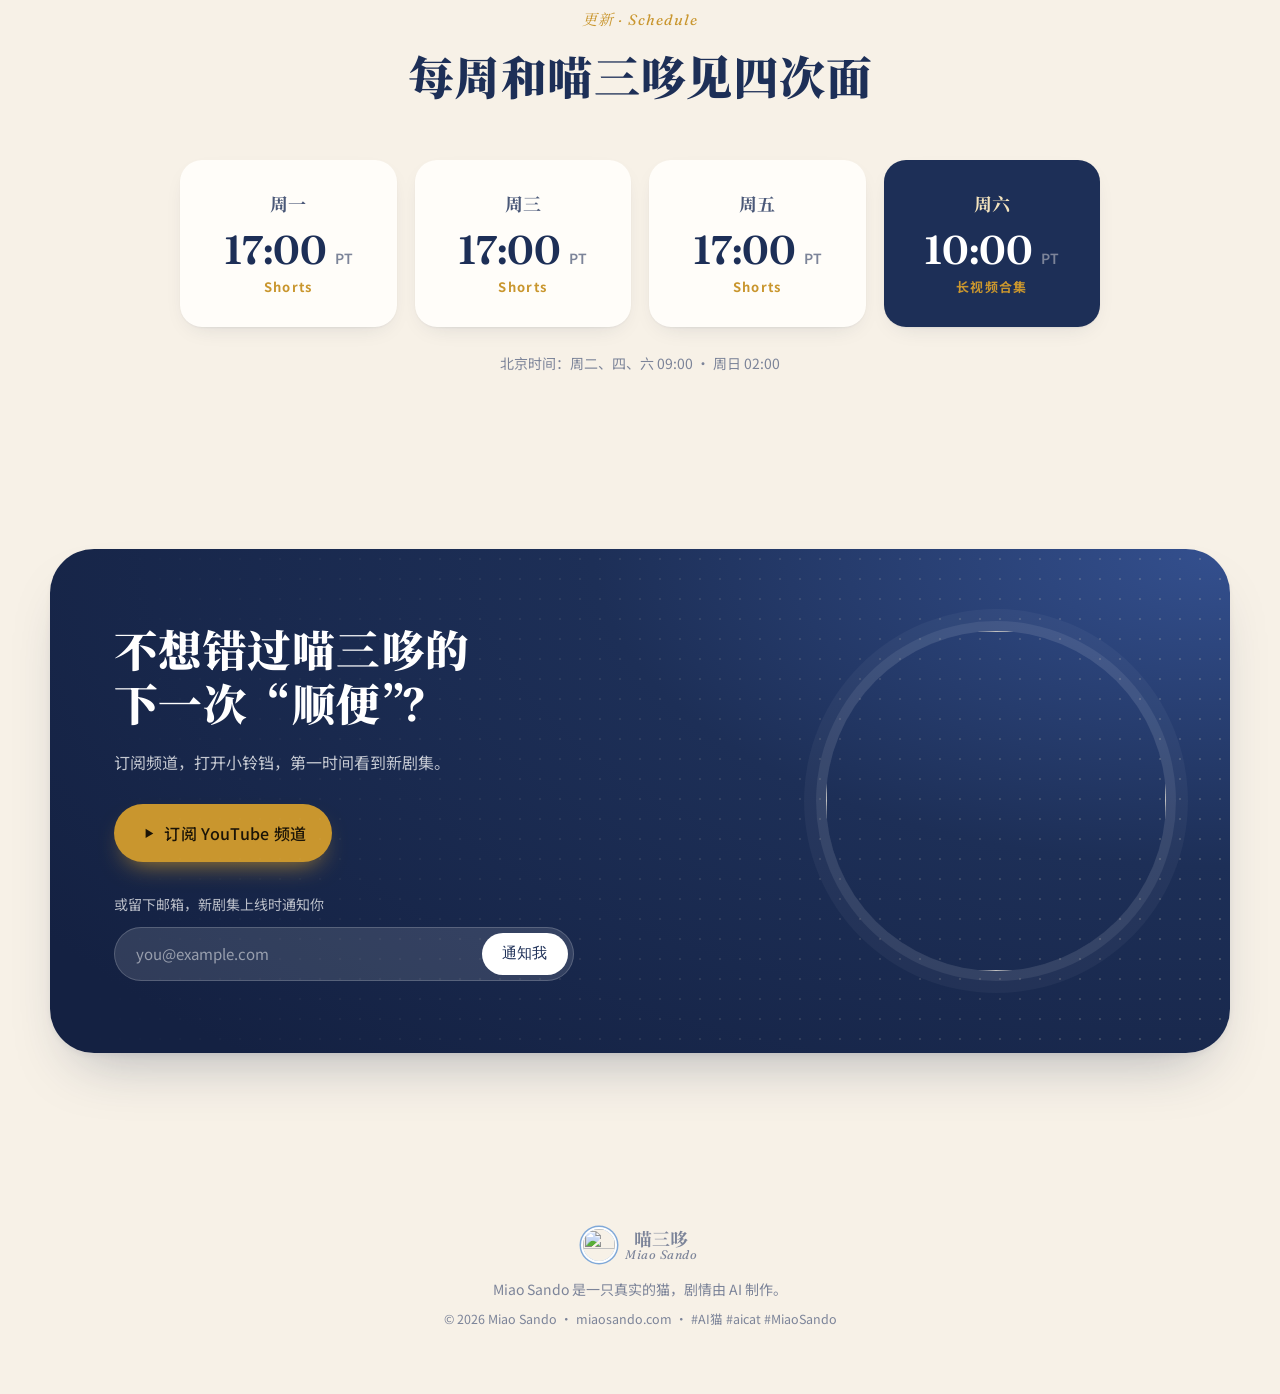
==== commit a87d581d: "EP1 is live: embed Short bcD8x-IYW14, channel @MiaoSando (2/2)" ====
--- a/site/index.html
+++ b/site/index.html
@@ -74,7 +74,7 @@
         <a class="btn btn-ghost btn-lg" href="#episodes"><span class="zh">看第 1 集</span><span class="en">Watch Ep. 1</span></a>
       </div>
       <ul class="meta">
-        <li><b>11/16</b><span class="zh">首集上线</span><span class="en">Premiere</span></li>
+        <li><b>EP 1</b><span class="zh">已上线</span><span class="en">Out now</span></li>
         <li><b>一 · 三 · 五</b><span class="zh">17:00 PT 更新</span><span class="en">Mon/Wed/Fri 5 PM PT</span></li>
         <li><b>60s</b><span class="zh">暖心小剧场</span><span class="en">feel-good shorts</span></li>
       </ul>
@@ -165,21 +165,21 @@
     </header>
     <article class="ep-feature reveal">
       <div class="ep-media" data-ep="ep01">
-        <video src="img/ep01-hook.mp4" poster="img/ep01-1.webp" autoplay muted loop playsinline preload="metadata" aria-label="第 1 集预告片段"></video>
-        <span class="badge"><span class="zh">11/16 首播</span><span class="en">Premieres Nov 16</span></span>
+        <video src="img/ep01-hook.mp4" poster="img/ep01-poster.webp" autoplay muted loop playsinline preload="metadata" aria-label="第 1 集预告片段"></video>
+        <span class="badge"><span class="zh">第 1 集已上线</span><span class="en">Out now</span></span>
       </div>
       <div class="ep-body">
         <p class="ep-no">EP 01</p>
-        <h3><span class="zh">主人熬夜的晚上，<br>喵三哆偷偷给她煮了一碗面</span><span class="en">The night she studied late,<br>Miao Sando made her noodles</span></h3>
-        <p><span class="zh">深夜 11 点，主人发来消息：今晚又要很晚。喵三哆盯着空饭碗，系上围裙亲自下厨——面粉、鸡蛋、一地狼藉。门开的那一刻，桌上是一碗热乎乎的爱心蛋面。</span><span class="en">11 PM. Another late night. Miao Sando stares at the empty bowl, ties on her apron and cooks — flour everywhere, broken eggs — and when the door opens, a warm bowl of egg noodles is waiting.</span></p>
+        <h3><span class="zh">她在美国读大学熬夜备考，<br>我家猫偷偷做了这件事…😭</span><span class="en">She pulled another all-nighter…<br>so Miao Sando cooked.</span></h3>
+        <p><span class="zh">期中考、三个截止日，她又要在图书馆熬夜。喵三哆看不下去了：本喵决定，亲自下厨——面粉炸了一脸，喵的，又搞砸了。没关系，再来一次。凌晨一点门开了，桌上是一碗热面，和一张便利贴：「本喵只是顺便。」</span><span class="en">Midterms, three deadlines, another night at the library. So Miao Sando decides to cook — flour everywhere, total disaster. Try again. At 1 a.m. the door opens: a warm bowl of noodles and a sticky note — "I was cooking anyway."</span></p>
         <div class="frames">
-          <a href="img/ep01-1.webp"><img src="img/ep01-1.webp" alt="被抓包：系着围裙的喵三哆在锅边" width="540" height="960" decoding="async"></a>
-          <a href="img/ep01-2.webp"><img src="img/ep01-2.webp" alt="深夜门口等主人" width="540" height="960" decoding="async"></a>
-          <a href="img/ep01-3.webp"><img src="img/ep01-3.webp" alt="厨房翻车，面粉飞扬" width="540" height="960" decoding="async"></a>
-          <a href="img/ep01-4.webp"><img src="img/ep01-4.webp" alt="空空的饭碗" width="540" height="960" decoding="async"></a>
-          <a href="img/ep01-5.webp"><img src="img/ep01-5.webp" alt="等着等着，在毯子上睡着了" width="540" height="960" decoding="async"></a>
+          <a href="img/ep01-1.webp"><img src="img/ep01-1.webp" alt="嘘……别告诉她：系着围裙的喵三哆在锅边" width="540" height="960" decoding="async"></a>
+          <a href="img/ep01-2.webp"><img src="img/ep01-2.webp" alt="便利贴：期中考、Due 11:59pm、今晚又通宵" width="540" height="960" decoding="async"></a>
+          <a href="img/ep01-3.webp"><img src="img/ep01-3.webp" alt="面粉翻车：喵的，又搞砸了" width="540" height="960" decoding="async"></a>
+          <a href="img/ep01-4.webp"><img src="img/ep01-4.webp" alt="一碗热面和便利贴：本喵只是顺便" width="540" height="960" decoding="async"></a>
+          <a href="img/ep01-5.webp"><img src="img/ep01-5.webp" alt="趴在课本上睡着了，只戴细蓝项圈" width="540" height="960" decoding="async"></a>
         </div>
-        <a class="btn" data-yt href="#"><svg viewBox="0 0 24 24" aria-hidden="true"><path d="M8 5.5v13l11-6.5z"/></svg><span class="zh">订阅，首播提醒我</span><span class="en">Subscribe for the premiere</span></a>
+        <div class="ep-actions"><a class="btn" href="https://youtube.com/shorts/bcD8x-IYW14" target="_blank" rel="noopener"><svg viewBox="0 0 24 24" aria-hidden="true"><path d="M8 5.5v13l11-6.5z"/></svg><span class="zh">在 YouTube 观看第 1 集</span><span class="en">Watch EP 1 on YouTube</span></a><a class="btn btn-ghost" data-yt href="https://www.youtube.com/@MiaoSando?sub_confirmation=1"><span class="zh">订阅喵三哆</span><span class="en">Subscribe</span></a></div>
       </div>
     </article>
     <div class="ep-grid">
--- a/site/style.css
+++ b/site/style.css
@@ -250,3 +250,4 @@
 .story-img .polaroid figcaption{position:absolute;left:0;right:0;bottom:8px;background:none;backdrop-filter:none;color:var(--ink-2);text-align:center;font-family:var(--serif);font-size:13px;padding:0}
 @media (max-width:1080px){.look-grid{grid-template-columns:repeat(2,1fr)}}
 @media (max-width:600px){.polaroid{width:150px;right:-8px;bottom:-36px;padding:6px 6px 26px}.story-img .polaroid figcaption{font-size:11px;bottom:5px}.story-in{gap:64px}}
+.ep-actions{display:flex;flex-wrap:wrap;gap:12px;margin-top:6px}
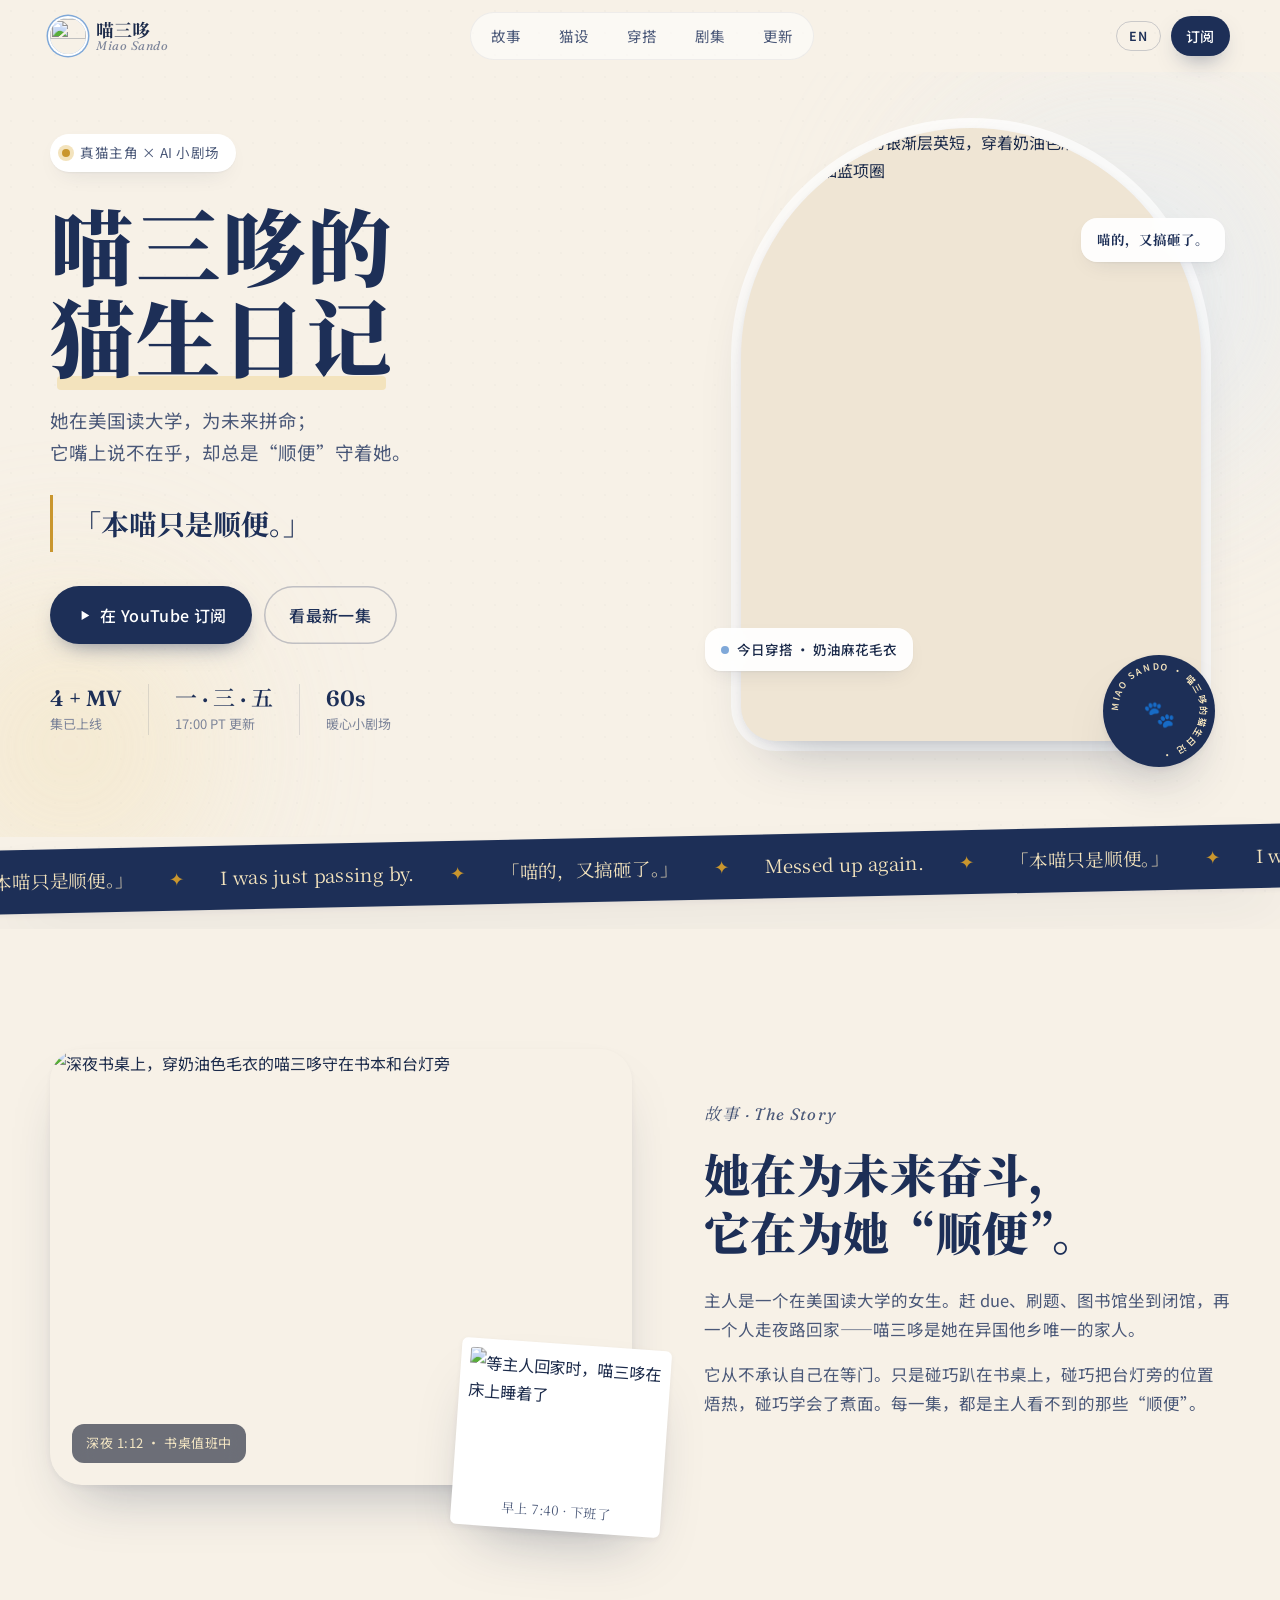
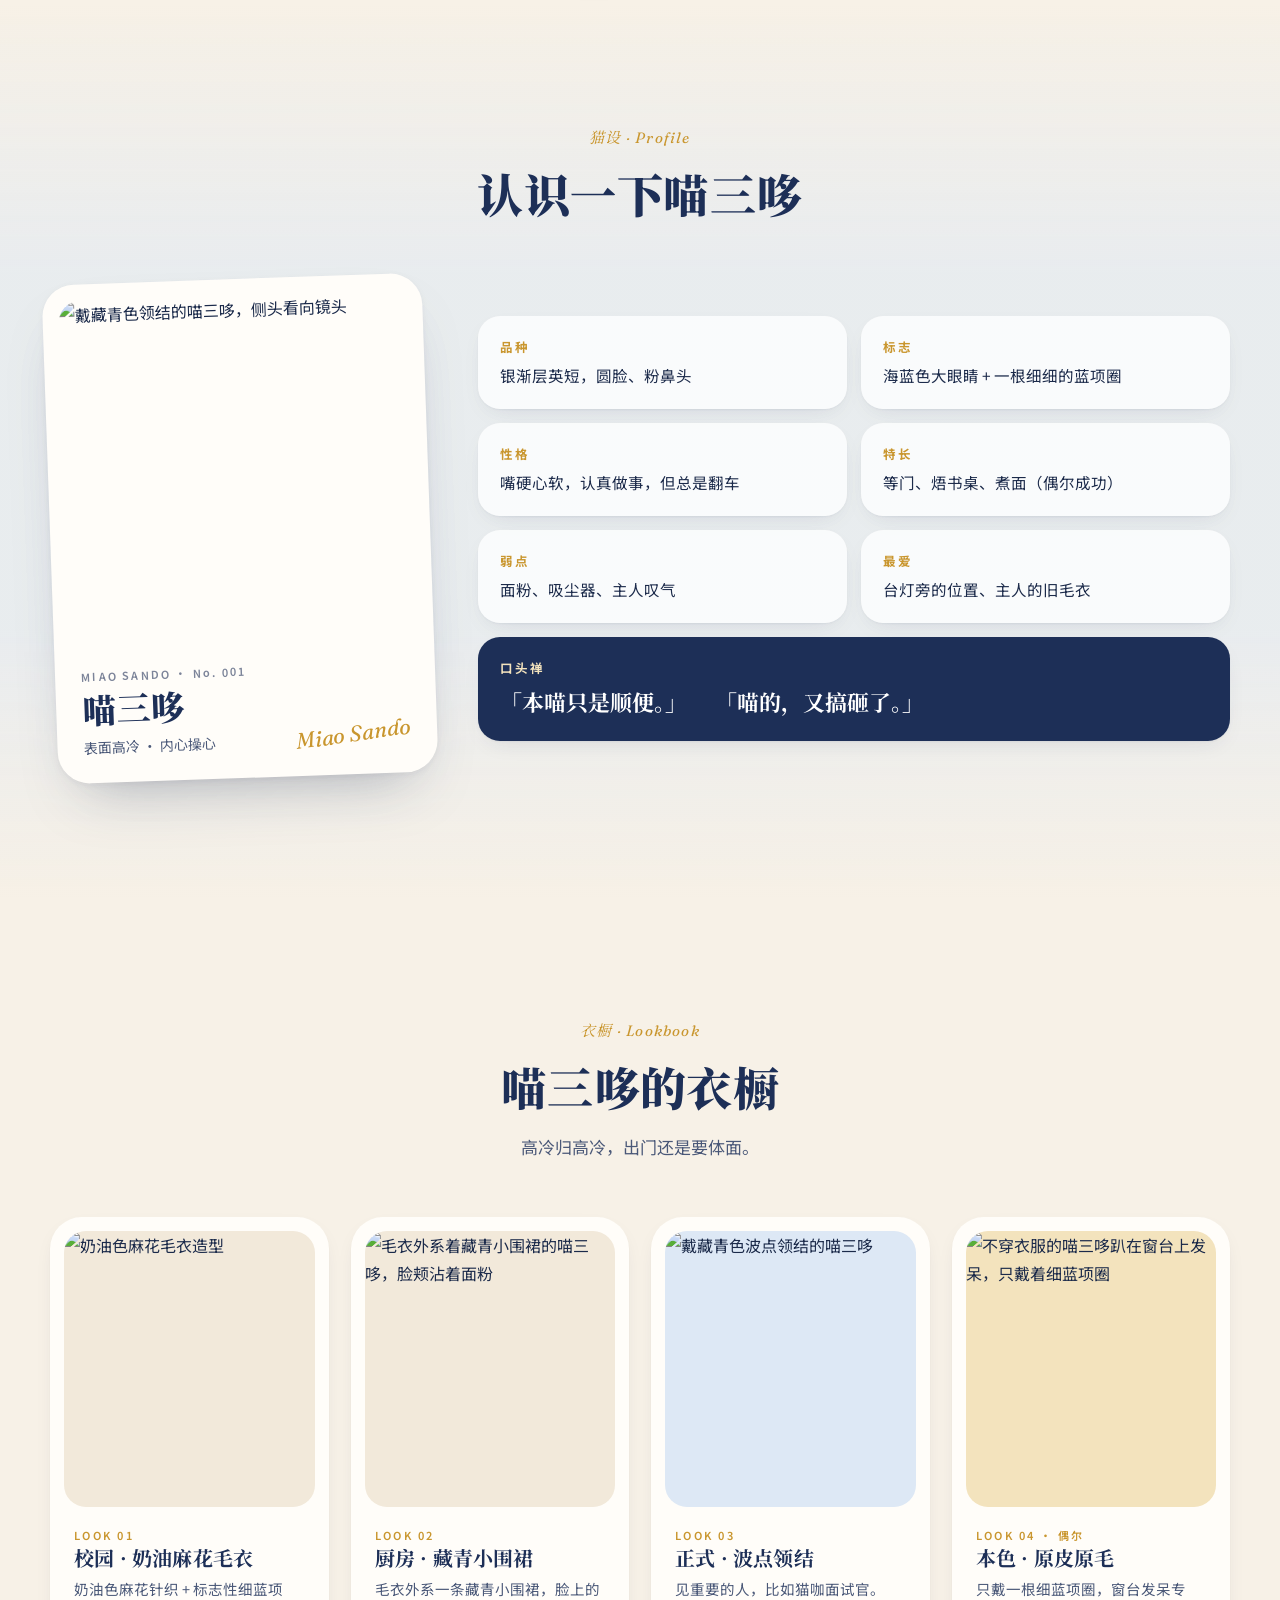
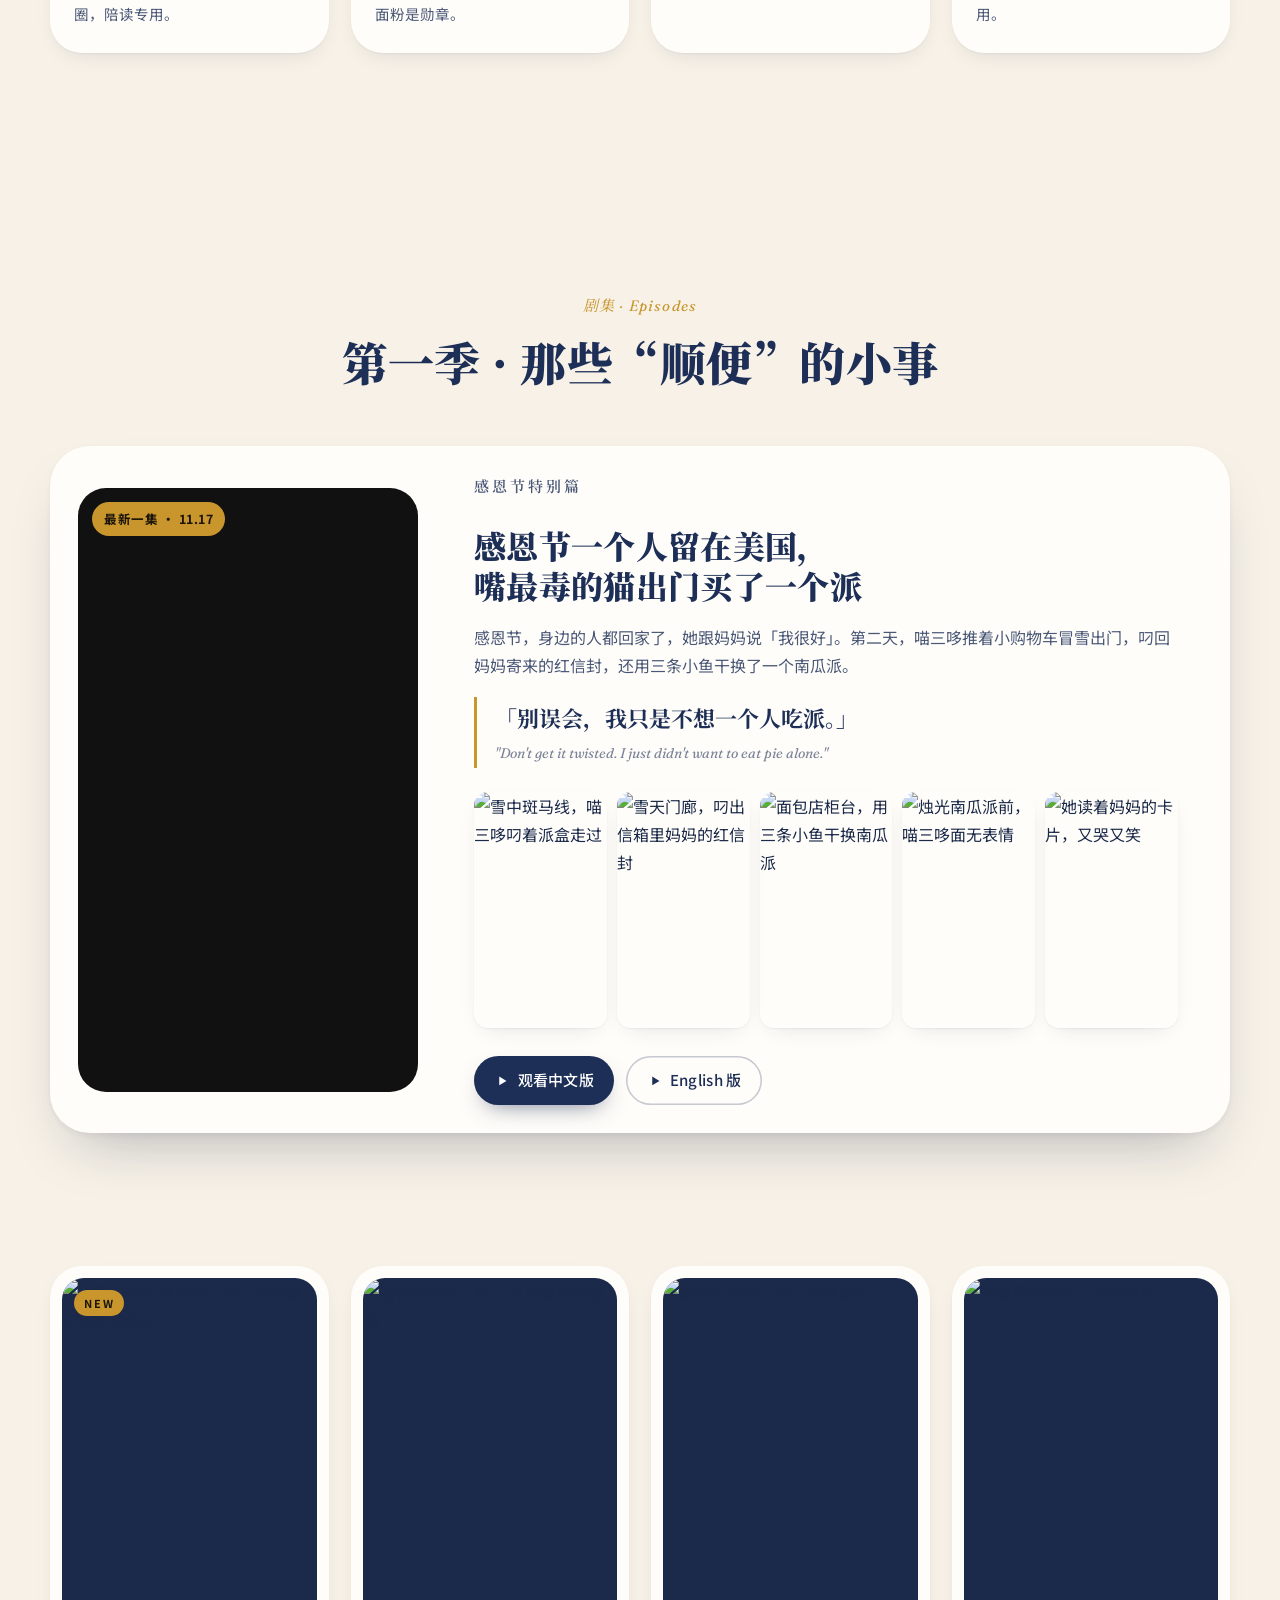
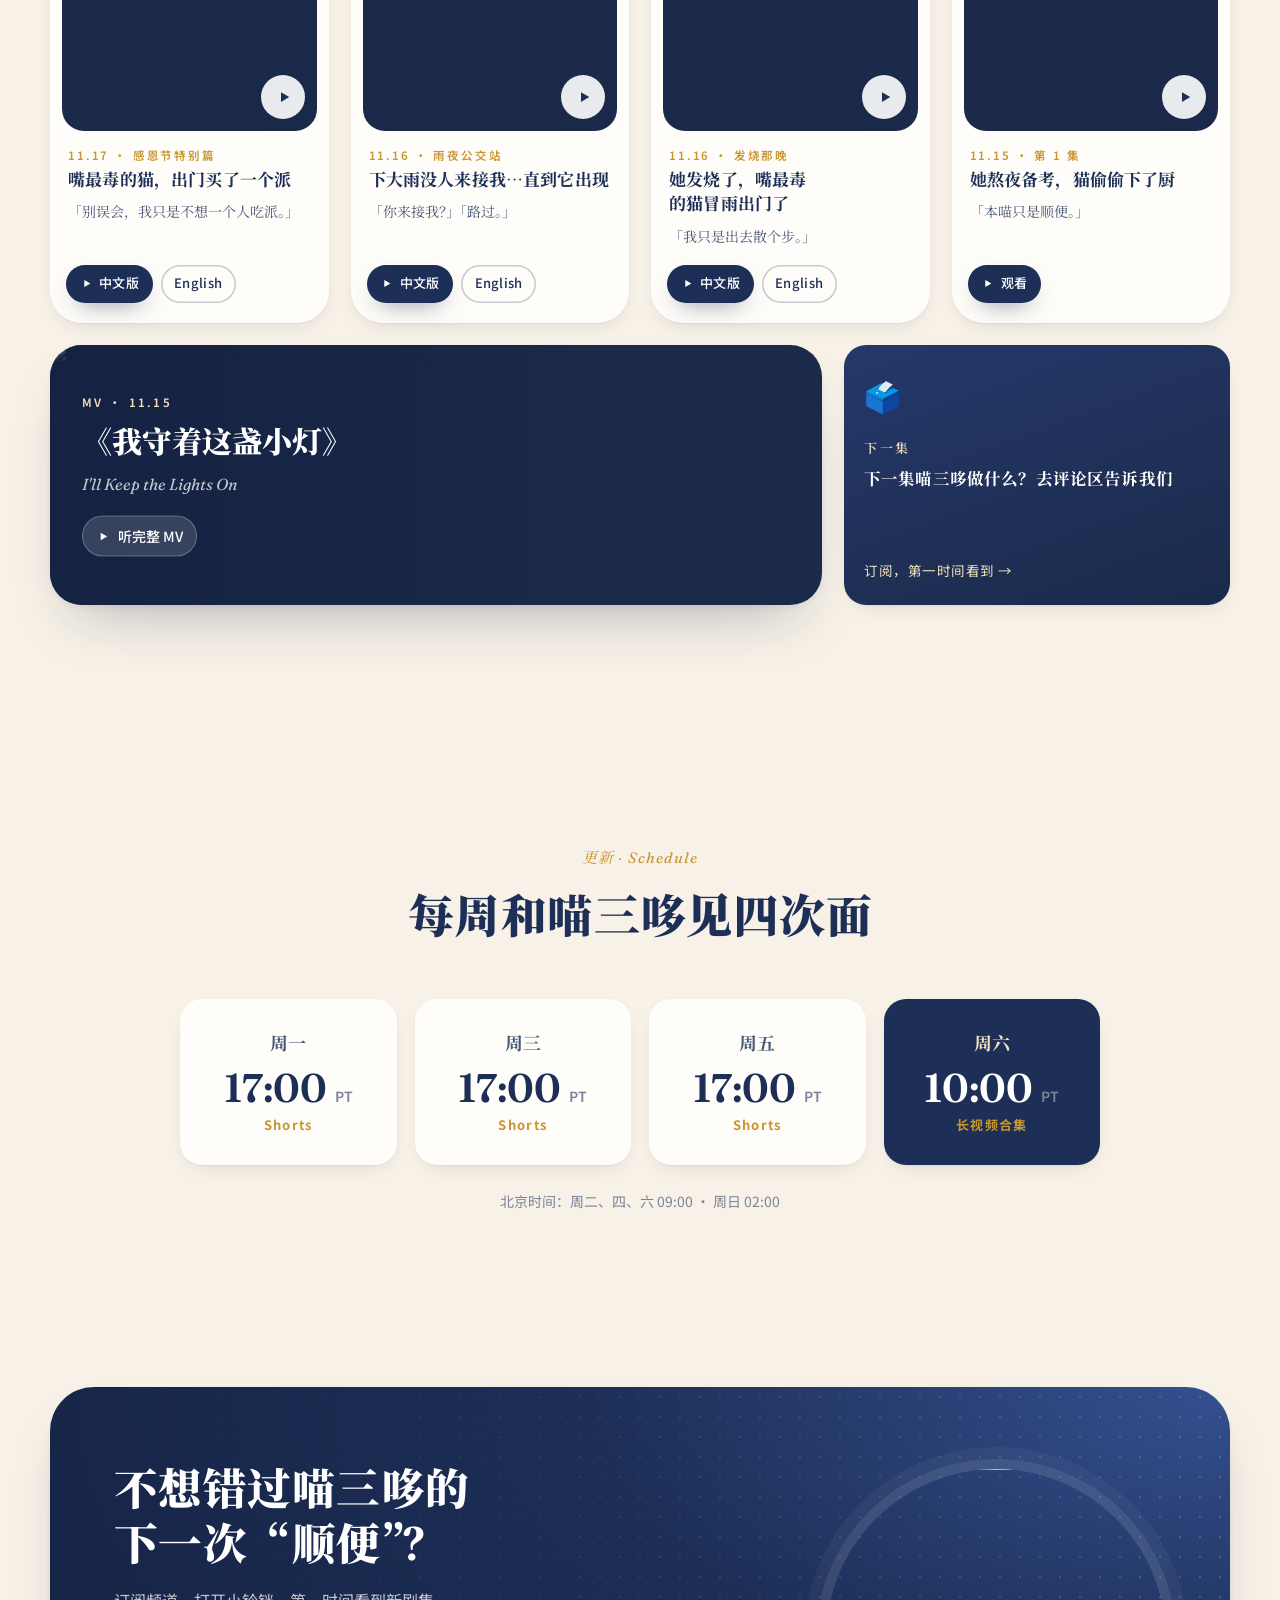
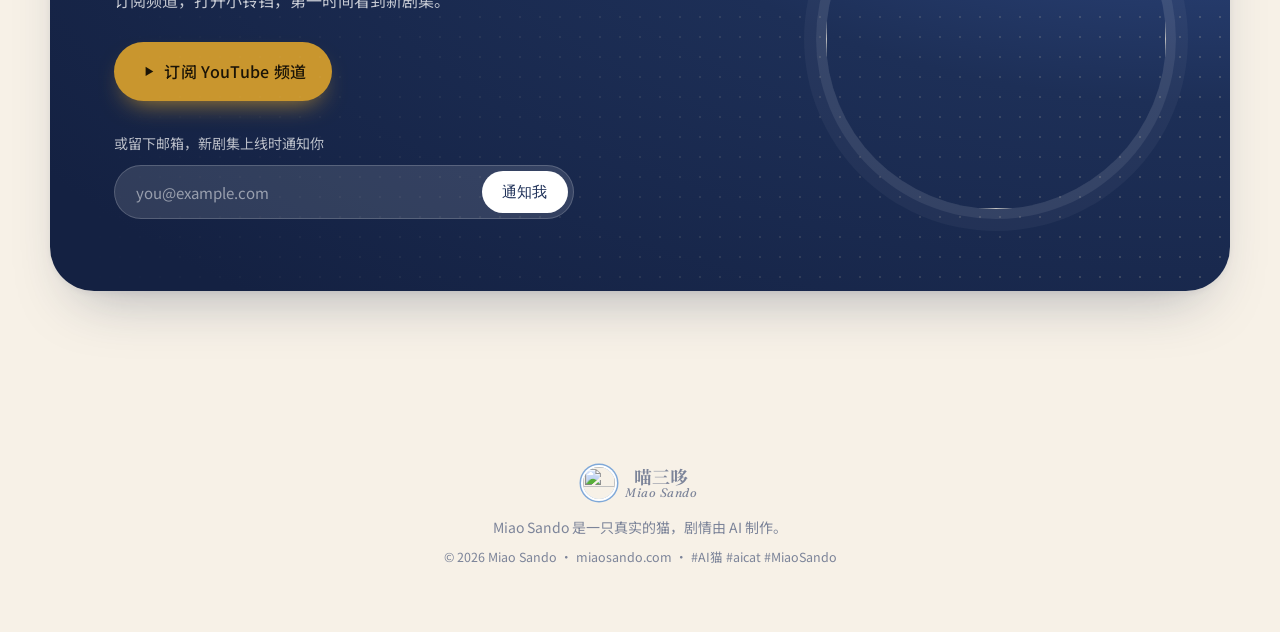
==== commit 9c847659: "Episodes update (2/3): bundle parts 4-5, Thanksgiving special as newest episode, episode list with c" ====
--- a/site/index.html
+++ b/site/index.html
@@ -25,7 +25,7 @@
 <meta property="og:locale:alternate" content="en_US">
 <meta name="twitter:card" content="summary_large_image">
 <meta name="twitter:title" content="Miao Sando 喵三哆 · Miao Sando's Secret Life">
-<meta name="twitter:description" content="A real blue-eyed British Shorthair looking after her student human — AI-made stories. 「本喵只是顺便。」">
+<meta name="twitter:description" content="A real blue-eyed British Shorthair looking after his student human — AI-made stories. 「本喵只是顺便。」">
 <meta name="twitter:image" content="https://miaosando.com/img/og.jpg">
 <link rel="preconnect" href="https://fonts.googleapis.com">
 <link rel="preconnect" href="https://fonts.gstatic.com" crossorigin>
@@ -33,7 +33,7 @@
 <link rel="preload" as="image" href="img/hero-sweater.webp" imagesrcset="img/hero-sweater-sm.webp 560w, img/hero-sweater.webp 900w" imagesizes="(max-width: 860px) 86vw, 460px">
 <link rel="stylesheet" href="style.css">
 <script>document.documentElement.classList.add("js")</script>
-<script type="application/ld+json">{"@context":"https://schema.org","@type":"CreativeWorkSeries","name":"喵三哆的猫生日记 Miao Sando's Secret Life","url":"https://miaosando.com/","image":"https://miaosando.com/img/og.jpg","inLanguage":["zh","en"],"description":"AI cat story Shorts starring Miao Sando, a real blue-eyed British Shorthair who quietly looks after her student human."}</script>
+<script type="application/ld+json">{"@context":"https://schema.org","@type":"CreativeWorkSeries","name":"喵三哆的猫生日记 Miao Sando's Secret Life","url":"https://miaosando.com/","image":"https://miaosando.com/img/og.jpg","inLanguage":["zh","en"],"description":"AI cat story Shorts starring Miao Sando, a real blue-eyed British Shorthair who quietly looks after his student human."}</script>
 </head>
 <body>
 <a class="skip" href="#main">跳到内容 / Skip to content</a>
@@ -71,10 +71,10 @@
       </blockquote>
       <div class="cta">
         <a class="btn btn-lg" data-yt href="#"><svg viewBox="0 0 24 24" aria-hidden="true"><path d="M8 5.5v13l11-6.5z"/></svg><span class="zh">在 YouTube 订阅</span><span class="en">Subscribe on YouTube</span></a>
-        <a class="btn btn-ghost btn-lg" href="#episodes"><span class="zh">看第 1 集</span><span class="en">Watch Ep. 1</span></a>
+        <a class="btn btn-ghost btn-lg" href="#episodes"><span class="zh">看最新一集</span><span class="en">Watch the latest</span></a>
       </div>
       <ul class="meta">
-        <li><b>EP 1</b><span class="zh">已上线</span><span class="en">Out now</span></li>
+        <li><b>4 + MV</b><span class="zh">集已上线</span><span class="en">episodes out</span></li>
         <li><b>一 · 三 · 五</b><span class="zh">17:00 PT 更新</span><span class="en">Mon/Wed/Fri 5 PM PT</span></li>
         <li><b>60s</b><span class="zh">暖心小剧场</span><span class="en">feel-good shorts</span></li>
       </ul>
@@ -107,7 +107,7 @@
       <p class="zh">主人是一个在美国读大学的女生。赶 due、刷题、图书馆坐到闭馆，再一个人走夜路回家——喵三哆是她在异国他乡唯一的家人。</p>
       <p class="zh">它从不承认自己在等门。只是碰巧趴在书桌上，碰巧把台灯旁的位置焐热，碰巧学会了煮面。每一集，都是主人看不到的那些“顺便”。</p>
       <p class="en">Her human is a college student in the US — deadlines, problem sets, the library until closing, then the walk home alone. Far from home, Miao Sando is her only family.</p>
-      <p class="en">She'll never admit she's waiting up. She just happens to nap on the desk, happens to keep the lamp-side spot warm, happens to learn how to cook noodles. Every episode is one of those quiet favors her human never sees.</p>
+      <p class="en">He'll never admit he's waiting up. He just happens to nap on the desk, happens to keep the lamp-side spot warm, happens to learn how to cook noodles. Every episode is one of those quiet favors her human never sees.</p>
     </div>
   </div>
 </section>
@@ -149,8 +149,8 @@
       <p class="lead"><span class="zh">高冷归高冷，出门还是要体面。</span><span class="en">Aloof, yes. Underdressed, never.</span></p>
     </header>
     <div class="look-grid">
-      <article class="look reveal"><div class="look-img cream"><img src="img/hero-sweater-sm.webp" alt="奶油色麻花毛衣造型" width="560" height="747" loading="lazy"></div><p class="look-no">LOOK 01</p><h3><span class="zh">校园 · 奶油麻花毛衣</span><span class="en">Campus · Cream Cable-Knit</span></h3><p><span class="zh">奶油色麻花针织 + 标志性细蓝项圈，陪读专用。</span><span class="en">Cream cable-knit plus her signature thin blue collar — study-buddy uniform.</span></p></article>
-      <article class="look reveal"><div class="look-img cream"><img src="img/look-chef.webp" alt="毛衣外系着藏青小围裙的喵三哆，脸颊沾着面粉" width="720" height="720" loading="lazy"></div><p class="look-no">LOOK 02</p><h3><span class="zh">厨房 · 藏青小围裙</span><span class="en">Kitchen · Navy Apron</span></h3><p><span class="zh">毛衣外系一条藏青小围裙，脸上的面粉是勋章。</span><span class="en">A navy apron over the sweater. The flour on her cheek is a badge of honor.</span></p></article>
+      <article class="look reveal"><div class="look-img cream"><img src="img/hero-sweater-sm.webp" alt="奶油色麻花毛衣造型" width="560" height="747" loading="lazy"></div><p class="look-no">LOOK 01</p><h3><span class="zh">校园 · 奶油麻花毛衣</span><span class="en">Campus · Cream Cable-Knit</span></h3><p><span class="zh">奶油色麻花针织 + 标志性细蓝项圈，陪读专用。</span><span class="en">Cream cable-knit plus his signature thin blue collar — study-buddy uniform.</span></p></article>
+      <article class="look reveal"><div class="look-img cream"><img src="img/look-chef.webp" alt="毛衣外系着藏青小围裙的喵三哆，脸颊沾着面粉" width="720" height="720" loading="lazy"></div><p class="look-no">LOOK 02</p><h3><span class="zh">厨房 · 藏青小围裙</span><span class="en">Kitchen · Navy Apron</span></h3><p><span class="zh">毛衣外系一条藏青小围裙，脸上的面粉是勋章。</span><span class="en">A navy apron over the sweater. The flour on his cheek is a badge of honor.</span></p></article>
       <article class="look reveal"><div class="look-img blue"><img src="img/look-bowtie.webp" alt="戴藏青色波点领结的喵三哆" width="720" height="720" loading="lazy"></div><p class="look-no">LOOK 03</p><h3><span class="zh">正式 · 波点领结</span><span class="en">Formal · Dotted Bow Tie</span></h3><p><span class="zh">见重要的人，比如猫咖面试官。</span><span class="en">For important meetings — like a cat-café interview.</span></p></article>
       <article class="look reveal"><div class="look-img warm"><img src="img/look-natural.webp" alt="不穿衣服的喵三哆趴在窗台上发呆，只戴着细蓝项圈" width="600" height="800" loading="lazy"></div><p class="look-no">LOOK 04 · <span class="zh">偶尔</span><span class="en">Sometimes</span></p><h3><span class="zh">本色 · 原皮原毛</span><span class="en">Au Naturel · Just Fur</span></h3><p><span class="zh">只戴一根细蓝项圈，窗台发呆专用。</span><span class="en">Nothing but the thin blue collar — for window-sill daydreams.</span></p></article>
     </div>
@@ -164,30 +164,67 @@
       <h2><span class="zh">第一季 · 那些“顺便”的小事</span><span class="en">Season 1 · Small Favors</span></h2>
     </header>
     <article class="ep-feature reveal">
-      <div class="ep-media" data-ep="ep01">
-        <video src="img/ep01-hook.mp4" poster="img/ep01-poster.webp" autoplay muted loop playsinline preload="metadata" aria-label="第 1 集预告片段"></video>
-        <span class="badge"><span class="zh">第 1 集已上线</span><span class="en">Out now</span></span>
+      <div class="ep-media">
+        <video src="img/ep03-hook.mp4" poster="img/ep03-cover.webp" autoplay muted loop playsinline preload="metadata" aria-label="感恩节特别篇开头：喵三哆在雪中推着小购物车"></video>
+        <span class="badge new"><span class="zh">最新一集 · 11.17</span><span class="en">New · Nov 17</span></span>
       </div>
       <div class="ep-body">
-        <p class="ep-no">EP 01</p>
-        <h3><span class="zh">她在美国读大学熬夜备考，<br>我家猫偷偷做了这件事…😭</span><span class="en">She pulled another all-nighter…<br>so Miao Sando cooked.</span></h3>
-        <p><span class="zh">期中考、三个截止日，她又要在图书馆熬夜。喵三哆看不下去了：本喵决定，亲自下厨——面粉炸了一脸，喵的，又搞砸了。没关系，再来一次。凌晨一点门开了，桌上是一碗热面，和一张便利贴：「本喵只是顺便。」</span><span class="en">Midterms, three deadlines, another night at the library. So Miao Sando decides to cook — flour everywhere, total disaster. Try again. At 1 a.m. the door opens: a warm bowl of noodles and a sticky note — "I was cooking anyway."</span></p>
+        <p class="ep-no"><span class="zh">感恩节特别篇</span><span class="en">THANKSGIVING SPECIAL</span></p>
+        <h3><span class="zh">感恩节一个人留在美国，<br>嘴最毒的猫出门买了一个派</span><span class="en">Alone abroad on Thanksgiving.<br>My grumpy cat went out and bought a pie.</span></h3>
+        <p><span class="zh">感恩节，身边的人都回家了，她跟妈妈说「我很好」。第二天，喵三哆推着小购物车冒雪出门，叼回妈妈寄来的红信封，还用三条小鱼干换了一个南瓜派。</span><span class="en">Everyone went home for Thanksgiving. She told Mom "I'm fine." The next day, Miao Sando pushed a tiny cart through the snow, picked up Mom's red envelope, and traded three fish snacks for a pumpkin pie.</span></p>
+        <blockquote class="ep-quote"><p>「别误会，我只是不想一个人吃派。」</p><cite>"Don't get it twisted. I just didn't want to eat pie alone."</cite></blockquote>
         <div class="frames">
-          <a href="img/ep01-1.webp"><img src="img/ep01-1.webp" alt="嘘……别告诉她：系着围裙的喵三哆在锅边" width="540" height="960" decoding="async"></a>
-          <a href="img/ep01-2.webp"><img src="img/ep01-2.webp" alt="便利贴：期中考、Due 11:59pm、今晚又通宵" width="540" height="960" decoding="async"></a>
-          <a href="img/ep01-3.webp"><img src="img/ep01-3.webp" alt="面粉翻车：喵的，又搞砸了" width="540" height="960" decoding="async"></a>
-          <a href="img/ep01-4.webp"><img src="img/ep01-4.webp" alt="一碗热面和便利贴：本喵只是顺便" width="540" height="960" decoding="async"></a>
-          <a href="img/ep01-5.webp"><img src="img/ep01-5.webp" alt="趴在课本上睡着了，只戴细蓝项圈" width="540" height="960" decoding="async"></a>
+          <a href="img/ep03-1.webp"><img src="img/ep03-1.webp" alt="雪中斑马线，喵三哆叼着派盒走过" width="540" height="960" decoding="async" loading="lazy"></a>
+          <a href="img/ep03-2.webp"><img src="img/ep03-2.webp" alt="雪天门廊，叼出信箱里妈妈的红信封" width="540" height="960" decoding="async" loading="lazy"></a>
+          <a href="img/ep03-3.webp"><img src="img/ep03-3.webp" alt="面包店柜台，用三条小鱼干换南瓜派" width="540" height="960" decoding="async" loading="lazy"></a>
+          <a href="img/ep03-4.webp"><img src="img/ep03-4.webp" alt="烛光南瓜派前，喵三哆面无表情" width="540" height="960" decoding="async" loading="lazy"></a>
+          <a href="img/ep03-5.webp"><img src="img/ep03-5.webp" alt="她读着妈妈的卡片，又哭又笑" width="540" height="960" decoding="async" loading="lazy"></a>
         </div>
-        <div class="ep-actions"><a class="btn" href="https://youtube.com/shorts/bcD8x-IYW14" target="_blank" rel="noopener"><svg viewBox="0 0 24 24" aria-hidden="true"><path d="M8 5.5v13l11-6.5z"/></svg><span class="zh">在 YouTube 观看第 1 集</span><span class="en">Watch EP 1 on YouTube</span></a><a class="btn btn-ghost" data-yt href="https://www.youtube.com/@MiaoSando?sub_confirmation=1"><span class="zh">订阅喵三哆</span><span class="en">Subscribe</span></a></div>
+        <div class="ep-actions"><a class="btn b-cn" href="https://youtube.com/shorts/P6jfent4rhA" target="_blank" rel="noopener"><svg viewBox="0 0 24 24" aria-hidden="true"><path d="M8 5.5v13l11-6.5z"/></svg><span class="zh">观看中文版</span><span class="en">Watch (中文)</span></a><a class="btn btn-ghost b-en" href="https://youtube.com/shorts/i00POH6vA_A" target="_blank" rel="noopener"><svg viewBox="0 0 24 24" aria-hidden="true"><path d="M8 5.5v13l11-6.5z"/></svg><span class="zh">English 版</span><span class="en">Watch in English</span></a></div>
       </div>
     </article>
-    <div class="ep-grid">
-      <article class="ep-card c1 reveal"><span class="ep-ico" aria-hidden="true">💊</span><p class="ep-no">EP 02</p><h3><span class="zh">主人生病了，喵三哆第一次独自出门“买药”</span><span class="en">Her human gets sick — Miao Sando goes out to "buy medicine"</span></h3><span class="soon">Coming soon</span></article>
-      <article class="ep-card c2 reveal"><span class="ep-ico" aria-hidden="true">☕️</span><p class="ep-no">EP 03</p><h3><span class="zh">打扮整齐去猫咖面试，结果……</span><span class="en">All dressed up for a cat-café job interview…</span></h3><span class="soon">Coming soon</span></article>
-      <article class="ep-card c3 reveal"><span class="ep-ico" aria-hidden="true">🥟</span><p class="ep-no">EP 04</p><h3><span class="zh">偷学包饺子，给想家的她一口“家乡味”</span><span class="en">Learning dumplings — a taste of home for a homesick student</span></h3><span class="soon">Coming soon</span></article>
-      <article class="ep-card c4 reveal"><span class="ep-ico" aria-hidden="true">🦃</span><p class="ep-no">EP 05</p><h3><span class="zh">感恩节特别篇：留校的感恩节，有本喵在</span><span class="en">Thanksgiving special: staying on campus, but not alone</span></h3><span class="soon">Coming soon</span></article>
-      <article class="ep-card c5 reveal"><span class="ep-ico" aria-hidden="true">🗳️</span><p class="ep-no">EP 06</p><h3><span class="zh">观众投票：下一集喵三哆做什么，你说了算</span><span class="en">You vote: decide what Miao Sando does next</span></h3><span class="soon"><span class="zh">评论区投票</span><span class="en">Vote in comments</span></span></article>
+
+    <div class="ep-list-head reveal">
+      <h3><span class="zh">全部剧集</span><span class="en">All Episodes</span></h3>
+      <p><span class="zh">一个人在国外，也有人在等你。</span><span class="en">Even far from home, someone's waiting for you.</span></p>
+    </div>
+    <div class="ep-list">
+      <article class="ep-item reveal">
+        <a class="ep-cover" href="https://youtube.com/shorts/P6jfent4rhA" target="_blank" rel="noopener" aria-label="感恩节特别篇封面：喵三哆在雪中推小购物车"><img src="img/ep03-cover.webp" alt="感恩节特别篇封面：喵三哆在雪中推小购物车" width="540" height="960" loading="lazy"><span class="ep-new">NEW</span><span class="ep-play" aria-hidden="true"><svg viewBox="0 0 24 24" aria-hidden="true"><path d="M8 5.5v13l11-6.5z"/></svg></span></a>
+        <p class="ep-meta">11.17 · <span class="zh">感恩节特别篇</span><span class="en">Thanksgiving Special</span></p>
+        <h3><span class="zh">嘴最毒的猫，出门买了一个派</span><span class="en">My grumpy cat went out and bought a pie</span></h3>
+        <p class="ep-line"><span class="zh">「别误会，我只是不想一个人吃派。」</span><span class="en">"I just didn't want to eat pie alone."</span></p>
+        <div class="ep-btns"><a class="btn btn-sm b-cn" href="https://youtube.com/shorts/P6jfent4rhA" target="_blank" rel="noopener"><svg viewBox="0 0 24 24" aria-hidden="true"><path d="M8 5.5v13l11-6.5z"/></svg>中文版</a><a class="btn btn-sm btn-ghost b-en" href="https://youtube.com/shorts/i00POH6vA_A" target="_blank" rel="noopener">English</a></div>
+      </article>
+      <article class="ep-item reveal">
+        <a class="ep-cover" href="https://youtube.com/shorts/J908EHJlPfE" target="_blank" rel="noopener" aria-label="雨夜公交站，喵三哆叼着伞来接她"><img src="img/ep02b-cover.webp" alt="雨夜公交站，喵三哆叼着伞来接她" width="540" height="960" loading="lazy"><span class="ep-play" aria-hidden="true"><svg viewBox="0 0 24 24" aria-hidden="true"><path d="M8 5.5v13l11-6.5z"/></svg></span></a>
+        <p class="ep-meta">11.16 · <span class="zh">雨夜公交站</span><span class="en">The Rainy Bus Stop</span></p>
+        <h3><span class="zh">下大雨没人来接我…直到它出现</span><span class="en">Stuck in the rain. Then he showed up.</span></h3>
+        <p class="ep-line"><span class="zh">「你来接我？」「路过。」</span><span class="en">"You came for me?" "Just passing by."</span></p>
+        <div class="ep-btns"><a class="btn btn-sm b-cn" href="https://youtube.com/shorts/J908EHJlPfE" target="_blank" rel="noopener"><svg viewBox="0 0 24 24" aria-hidden="true"><path d="M8 5.5v13l11-6.5z"/></svg>中文版</a><a class="btn btn-sm btn-ghost b-en" href="https://youtube.com/shorts/TD8YZrVkZ5M" target="_blank" rel="noopener">English</a></div>
+      </article>
+      <article class="ep-item reveal">
+        <a class="ep-cover" href="https://youtube.com/shorts/DBBnDkyaDeQ" target="_blank" rel="noopener" aria-label="雨夜斑马线，喵三哆冒雨出门"><img src="img/fever-cover.webp" alt="雨夜斑马线，喵三哆冒雨出门" width="540" height="960" loading="lazy"><span class="ep-play" aria-hidden="true"><svg viewBox="0 0 24 24" aria-hidden="true"><path d="M8 5.5v13l11-6.5z"/></svg></span></a>
+        <p class="ep-meta">11.16 · <span class="zh">发烧那晚</span><span class="en">The Fever Night</span></p>
+        <h3><span class="zh">她发烧了，嘴最毒的猫冒雨出门了</span><span class="en">She had a fever. He went out in the rain.</span></h3>
+        <p class="ep-line"><span class="zh">「我只是出去散个步。」</span><span class="en">"I just went for a walk."</span></p>
+        <div class="ep-btns"><a class="btn btn-sm b-cn" href="https://youtube.com/shorts/DBBnDkyaDeQ" target="_blank" rel="noopener"><svg viewBox="0 0 24 24" aria-hidden="true"><path d="M8 5.5v13l11-6.5z"/></svg>中文版</a><a class="btn btn-sm btn-ghost b-en" href="https://youtube.com/shorts/2wTcxsVAVI4" target="_blank" rel="noopener">English</a></div>
+      </article>
+      <article class="ep-item reveal">
+        <a class="ep-cover" href="https://youtube.com/shorts/bcD8x-IYW14" target="_blank" rel="noopener" aria-label="系着围裙的喵三哆在厨房"><img src="img/ep01-poster.webp" alt="系着围裙的喵三哆在厨房" width="540" height="960" loading="lazy"><span class="ep-play" aria-hidden="true"><svg viewBox="0 0 24 24" aria-hidden="true"><path d="M8 5.5v13l11-6.5z"/></svg></span></a>
+        <p class="ep-meta">11.15 · <span class="zh">第 1 集</span><span class="en">Episode 1</span></p>
+        <h3><span class="zh">她熬夜备考，猫偷偷下了厨</span><span class="en">She pulled an all-nighter, so he cooked</span></h3>
+        <p class="ep-line"><span class="zh">「本喵只是顺便。」</span><span class="en">"I was cooking anyway."</span></p>
+        <div class="ep-btns"><a class="btn btn-sm" href="https://youtube.com/shorts/bcD8x-IYW14" target="_blank" rel="noopener"><svg viewBox="0 0 24 24" aria-hidden="true"><path d="M8 5.5v13l11-6.5z"/></svg><span class="zh">观看</span><span class="en">Watch</span></a></div>
+      </article>
+    </div>
+
+    <div class="ep-extra">
+      <a class="mv-card reveal" href="https://youtu.be/vdW-zUIJ1Z4" target="_blank" rel="noopener">
+        <img src="img/mv-cover.webp" alt="MV《我守着这盏小灯》封面：穿毛衣的喵三哆和一盏小灯" width="960" height="315" loading="lazy">
+        <span class="mv-txt"><span class="mv-k">MV · 11.15</span><b>《我守着这盏小灯》</b><i>I'll Keep the Lights On</i><span class="mv-go"><svg viewBox="0 0 24 24" aria-hidden="true"><path d="M8 5.5v13l11-6.5z"/></svg><span class="zh">听完整 MV</span><span class="en">Watch the MV</span></span></span>
+      </a>
+      <article class="ep-card c5 reveal"><span class="ep-ico" aria-hidden="true">🗳️</span><p class="ep-no"><span class="zh">下一集</span><span class="en">NEXT</span></p><h3><span class="zh">下一集喵三哆做什么？去评论区告诉我们</span><span class="en">What should Miao Sando do next? Tell us in the comments</span></h3><a class="soon" data-yt href="https://www.youtube.com/@MiaoSando?sub_confirmation=1"><span class="zh">订阅，第一时间看到 →</span><span class="en">Subscribe for the next one →</span></a></article>
     </div>
   </div>
 </section>
@@ -212,7 +249,7 @@
   <div class="wrap">
     <div class="join-card reveal">
       <div class="join-text">
-        <h2><span class="zh">不想错过喵三哆的<br>下一次“顺便”？</span><span class="en">Don't miss her<br>next "small favor"</span></h2>
+        <h2><span class="zh">不想错过喵三哆的<br>下一次“顺便”？</span><span class="en">Don't miss his<br>next "small favor"</span></h2>
         <p><span class="zh">订阅频道，打开小铃铛，第一时间看到新剧集。</span><span class="en">Subscribe and tap the bell to catch every new episode.</span></p>
         <a class="btn btn-lg btn-gold" data-yt href="#"><svg viewBox="0 0 24 24" aria-hidden="true"><path d="M8 5.5v13l11-6.5z"/></svg><span class="zh">订阅 YouTube 频道</span><span class="en">Subscribe on YouTube</span></a>
         <form id="signup" class="signup">
--- a/site/style.css
+++ b/site/style.css
@@ -251,3 +251,48 @@
 @media (max-width:1080px){.look-grid{grid-template-columns:repeat(2,1fr)}}
 @media (max-width:600px){.polaroid{width:150px;right:-8px;bottom:-36px;padding:6px 6px 26px}.story-img .polaroid figcaption{font-size:11px;bottom:5px}.story-in{gap:64px}}
 .ep-actions{display:flex;flex-wrap:wrap;gap:12px;margin-top:6px}
+
+/* episode list (v4) */
+.badge.new{background:var(--gold);color:#1b1407}
+.ep-no .zh,.ep-no .en{letter-spacing:.2em}
+.ep-quote{margin:-6px 0 24px;padding:2px 0 2px 18px;border-left:3px solid var(--gold)}
+.ep-quote p{margin:0;font-family:var(--serif);font-size:clamp(18px,1.8vw,22px);font-weight:700;color:var(--navy)}
+.ep-quote cite{font-family:var(--disp);font-style:italic;color:var(--muted);font-size:14px}
+html.en-only .ep-quote p{display:none}
+.ep-list-head{display:flex;align-items:baseline;justify-content:space-between;gap:16px;flex-wrap:wrap;margin:72px 4px 22px}
+.ep-list-head h3{font-size:clamp(24px,2.4vw,30px);font-weight:900;color:var(--navy)}
+.ep-list-head p{margin:0;font-family:var(--serif);color:var(--ink-2);font-size:16px}
+.ep-list{display:grid;grid-template-columns:repeat(4,1fr);gap:22px}
+.ep-item{background:var(--paper);border-radius:var(--r-lg);padding:12px 12px 20px;box-shadow:var(--sh-1);display:flex;flex-direction:column;transition:transform .5s var(--ease),box-shadow .5s var(--ease)}
+.ep-item:hover{transform:translateY(-6px);box-shadow:var(--sh-2)}
+.ep-cover{position:relative;display:block;border-radius:22px;overflow:hidden;aspect-ratio:9/16;background:#1b2a4a}
+.ep-cover img{width:100%;height:100%;object-fit:cover;transition:transform 1.2s var(--ease)}
+.ep-item:hover .ep-cover img{transform:scale(1.05)}
+.ep-play{position:absolute;right:12px;bottom:12px;width:44px;height:44px;border-radius:50%;background:rgba(255,255,255,.9);display:grid;place-items:center;box-shadow:var(--sh-1)}
+.ep-play svg{width:18px;height:18px;fill:var(--navy);margin-left:2px}
+.ep-new{position:absolute;left:12px;top:12px;background:var(--gold);color:#1b1407;font:700 11px var(--sans);letter-spacing:.16em;padding:5px 10px;border-radius:999px}
+.ep-meta{margin:16px 6px 4px;font:600 11.5px var(--sans);letter-spacing:.16em;color:var(--gold)}
+.ep-item h3{margin:0 6px;font-size:17px;line-height:1.45;font-weight:700;color:var(--navy)}
+.ep-line{margin:8px 6px 16px;font-family:var(--serif);font-size:14px;color:var(--ink-2)}
+.ep-btns{margin-top:auto;display:flex;flex-wrap:wrap;gap:8px;padding:0 4px}
+.ep-btns .btn{font-size:13px;padding:.6em 1.05em}
+.ep-btns .btn svg{width:13px;height:13px}
+.ep-extra{display:grid;grid-template-columns:2fr 1fr;gap:22px;margin-top:22px}
+.mv-card{position:relative;display:block;border-radius:var(--r-lg);overflow:hidden;box-shadow:var(--sh-2);min-height:260px;background:#1b2a4a}
+.mv-card img{position:absolute;inset:0;width:100%;height:100%;object-fit:cover;object-position:center 25%;transition:transform 1.2s var(--ease)}
+.mv-card:hover img{transform:scale(1.04)}
+.mv-card::after{content:"";position:absolute;inset:0;background:linear-gradient(90deg,rgba(20,33,66,.88) 0%,rgba(20,33,66,.5) 42%,transparent 70%)}
+.mv-txt{position:absolute;left:32px;top:50%;transform:translateY(-50%);z-index:1;display:flex;flex-direction:column;gap:4px;color:#fff}
+.mv-k{font:600 11.5px var(--sans);letter-spacing:.2em;color:var(--gold-soft)}
+.mv-txt b{font-family:var(--serif);font-size:clamp(22px,2.4vw,30px);font-weight:900}
+.mv-txt i{font-family:var(--disp);font-style:italic;color:rgba(255,255,255,.75)}
+.mv-go{display:inline-flex;align-items:center;gap:8px;margin-top:14px;font-size:14px;font-weight:500;background:rgba(255,255,255,.14);padding:8px 14px;border-radius:999px;width:max-content;box-shadow:inset 0 0 0 1px rgba(255,255,255,.25)}
+.mv-go svg{width:14px;height:14px;fill:currentColor}
+.ep-extra .ep-card{min-height:auto}
+.ep-extra .soon{color:var(--gold-soft);text-transform:none;letter-spacing:.04em;font-size:13.5px}
+@media (max-width:1080px){.ep-list{grid-template-columns:repeat(2,1fr)}}
+@media (max-width:760px){.ep-extra{grid-template-columns:1fr}.mv-card{min-height:220px}}
+@media (max-width:600px){.ep-list{gap:12px}.ep-item{padding:8px 8px 14px;border-radius:22px}.ep-cover{border-radius:16px}.ep-item h3{font-size:14.5px;margin:0 4px}.ep-meta{margin:12px 4px 2px;font-size:10.5px;letter-spacing:.1em}.ep-line{font-size:12.5px;margin:6px 4px 12px}.ep-btns{padding:0 2px;gap:6px}.ep-btns .btn{font-size:12px;padding:.55em .85em}.ep-play{width:36px;height:36px}.mv-txt{left:20px}.ep-list-head{margin-top:52px}}
+@media (max-width:600px){.mv-card::after{background:linear-gradient(90deg,rgba(20,33,66,.9) 0%,rgba(20,33,66,.6) 60%,rgba(20,33,66,.25) 100%)}.mv-card img{object-position:70% 25%}}
+html.en-only .b-en{order:-1;background:var(--navy);color:#fff;box-shadow:0 10px 24px -12px rgba(29,47,87,.7)}
+html.en-only .b-cn{background:transparent;color:var(--navy);box-shadow:inset 0 0 0 1.5px rgba(29,47,87,.25)}
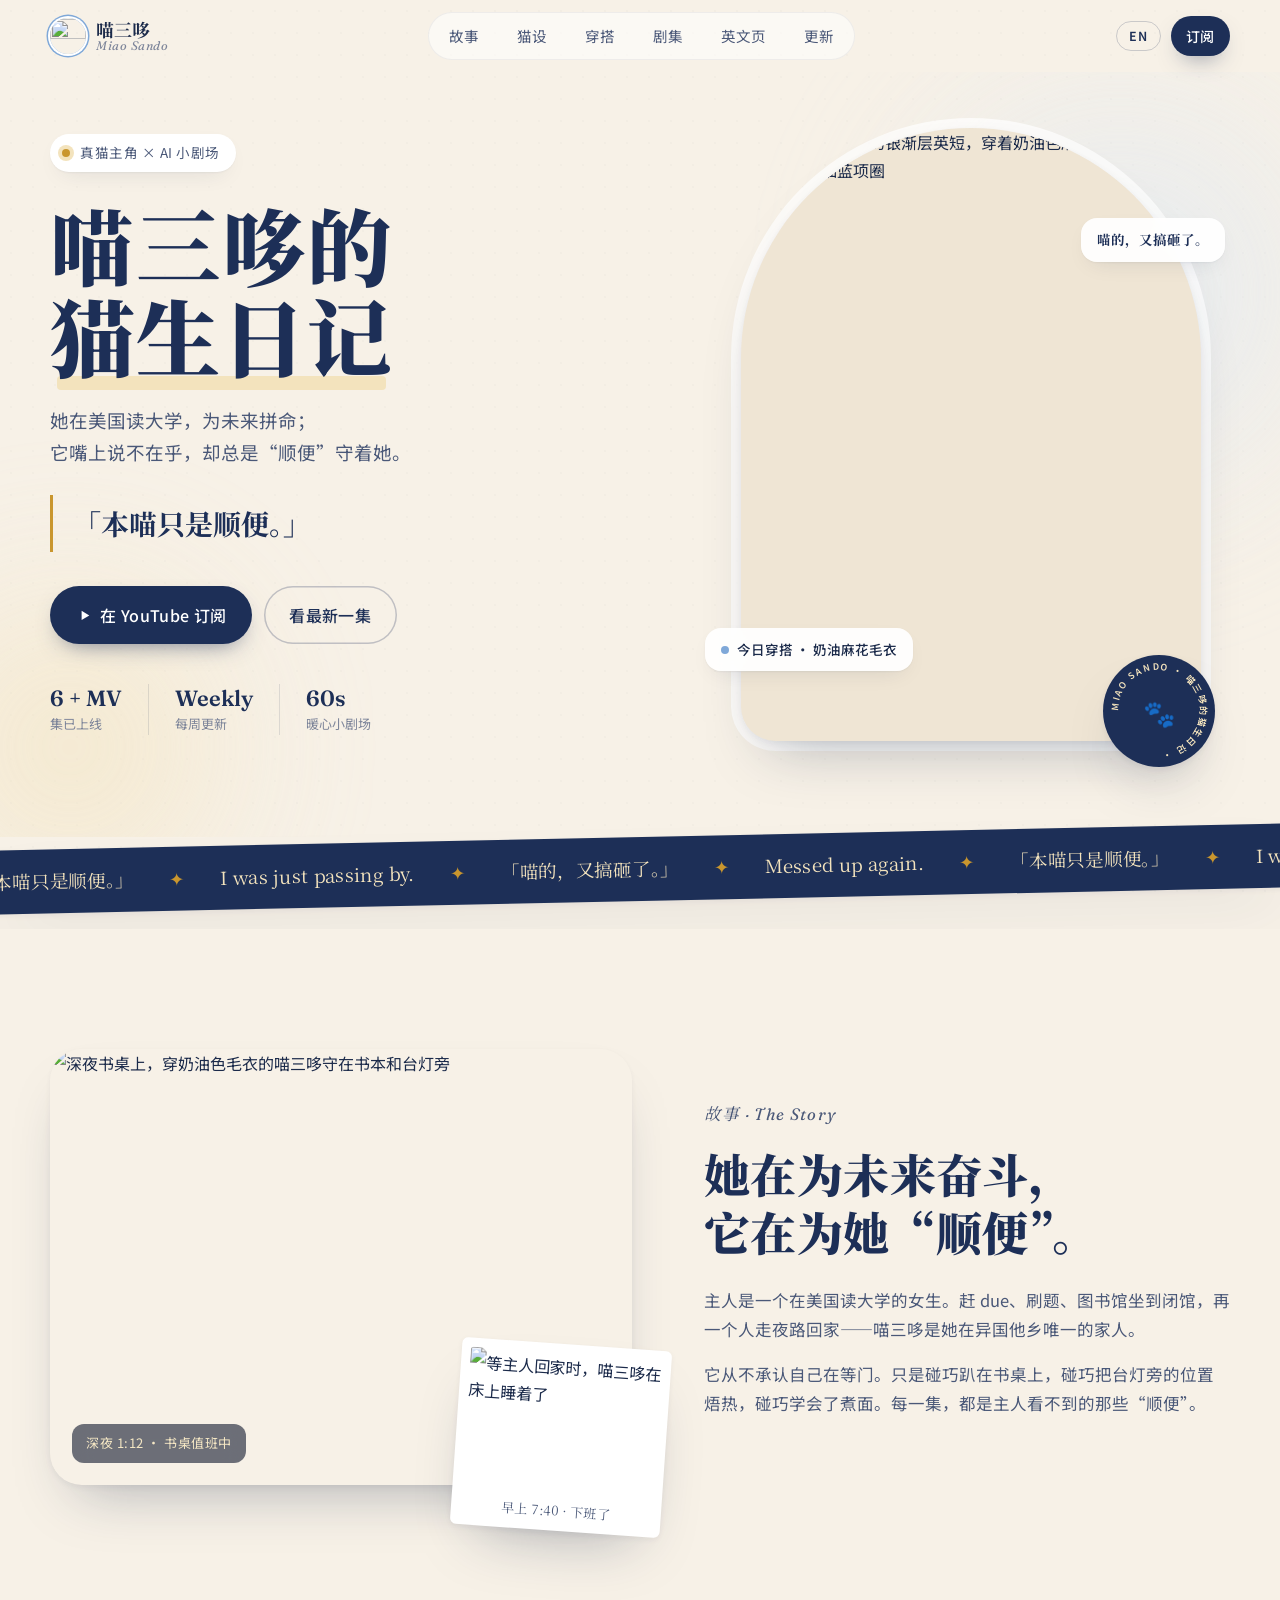
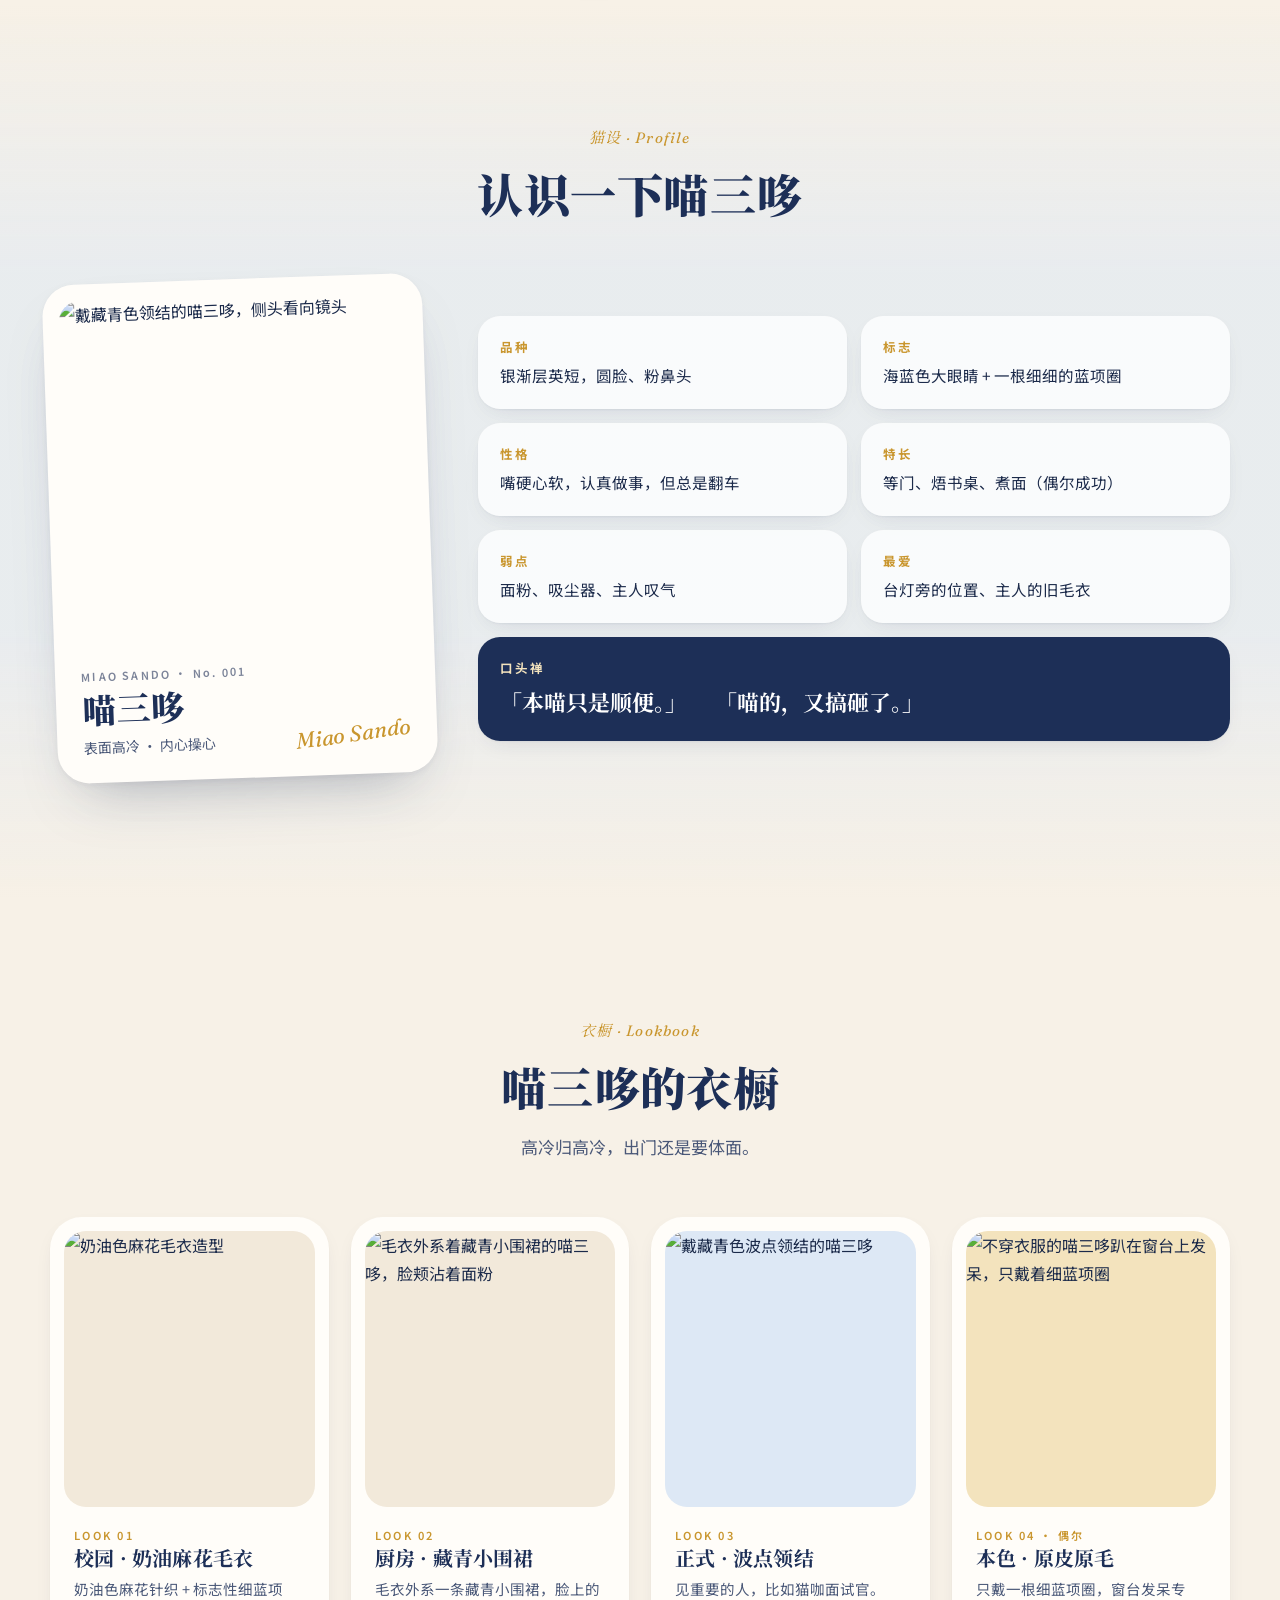
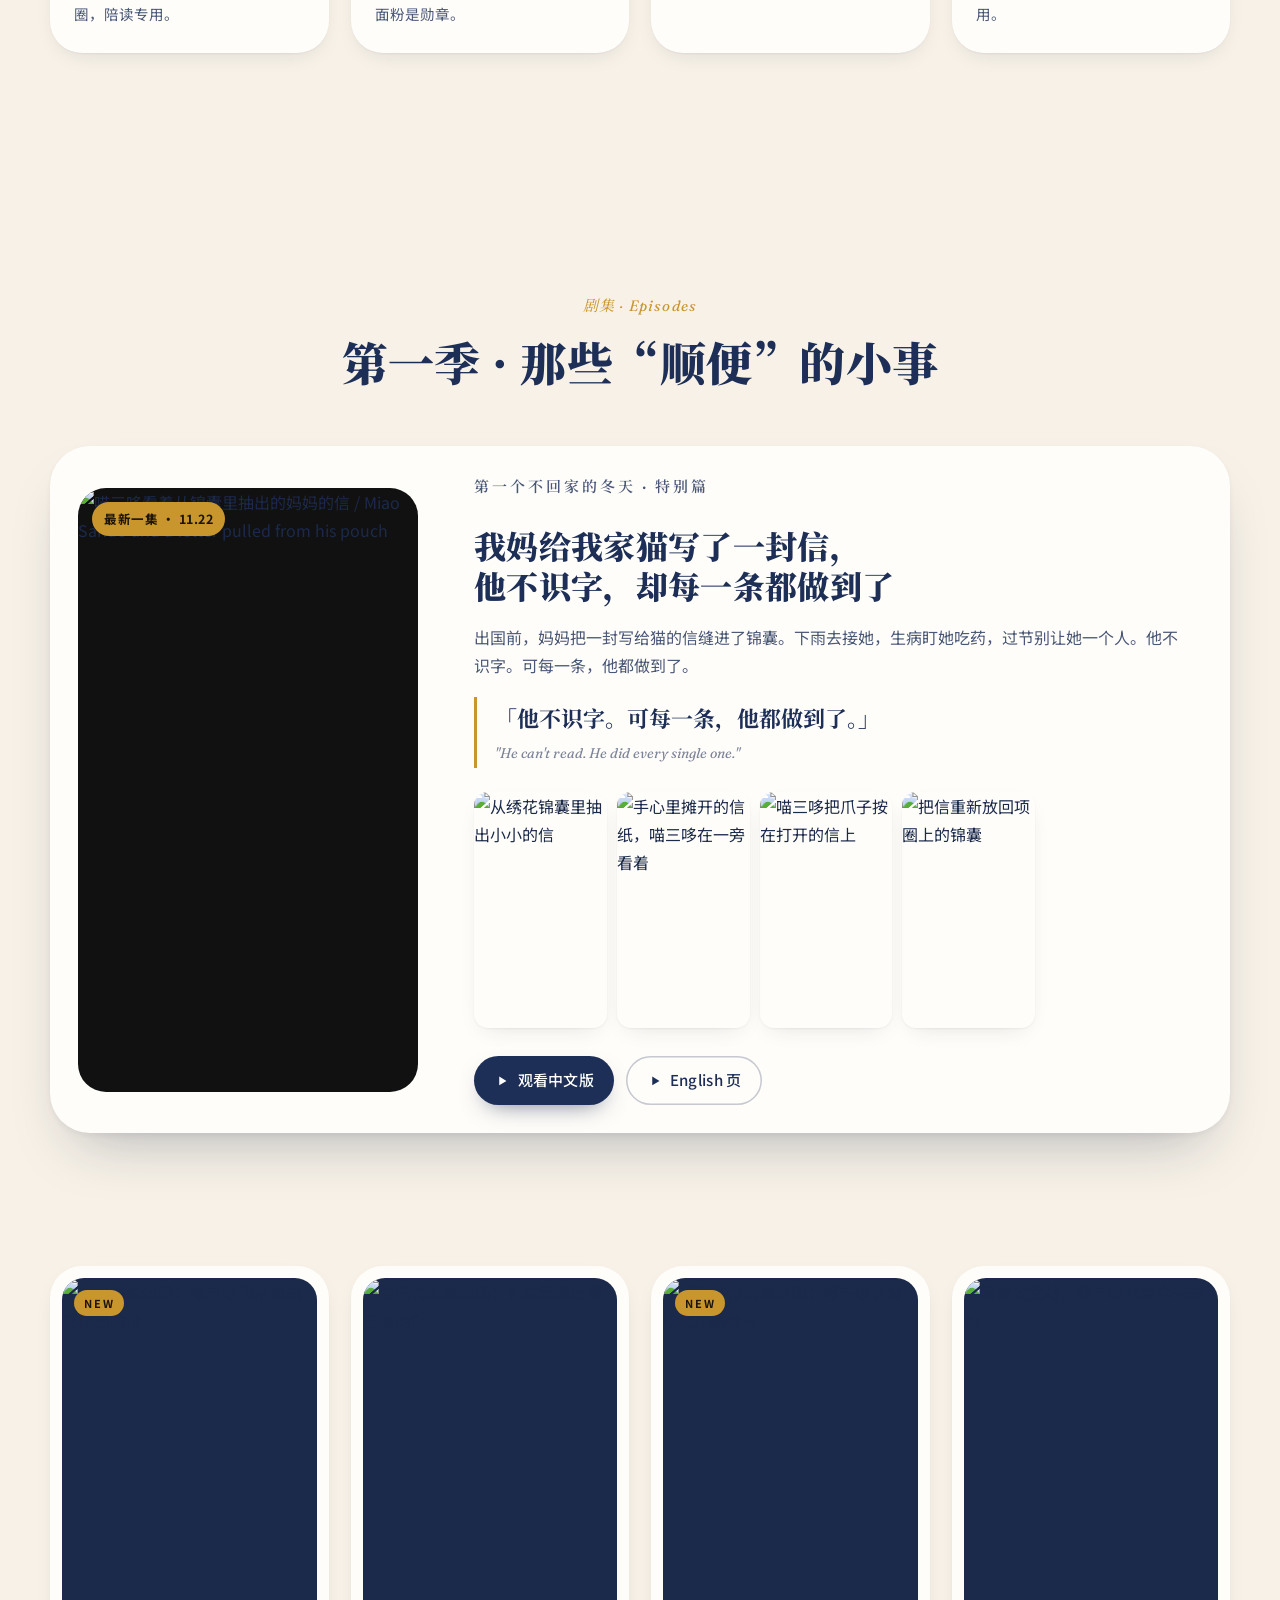
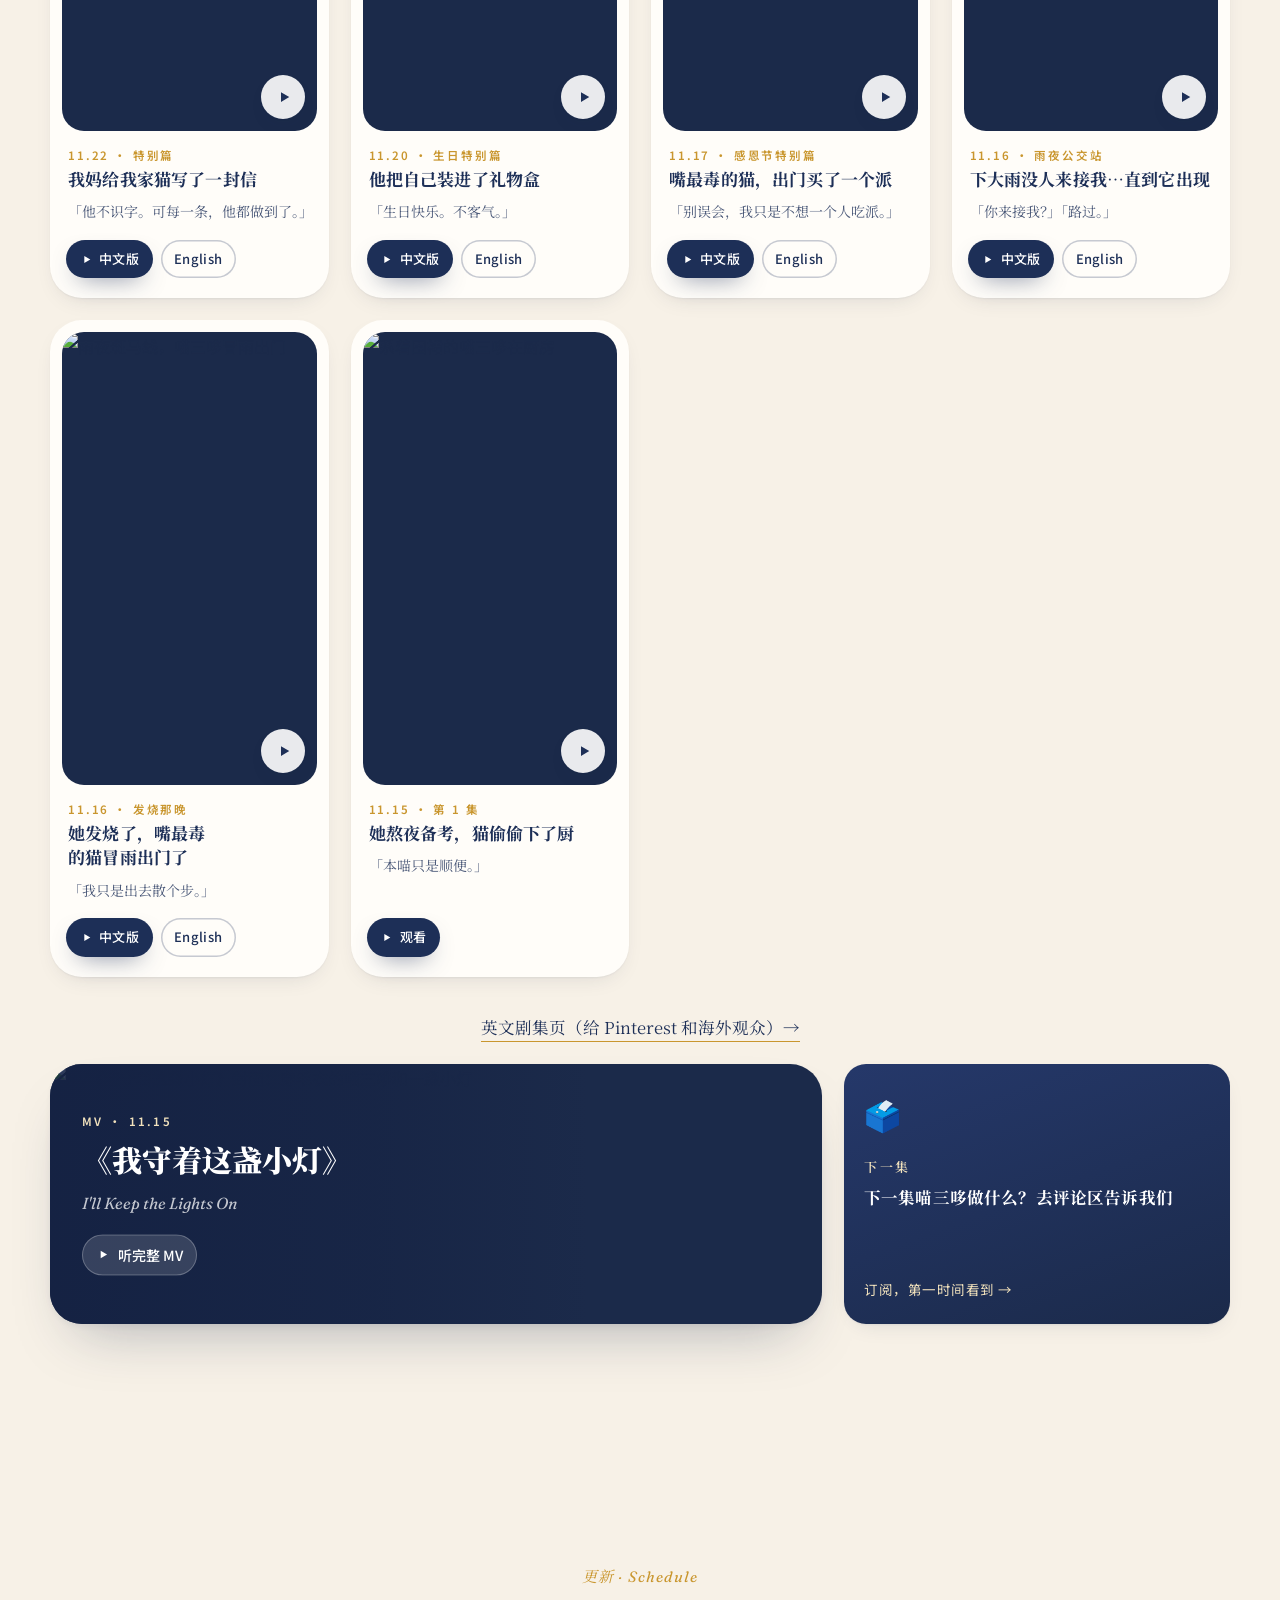
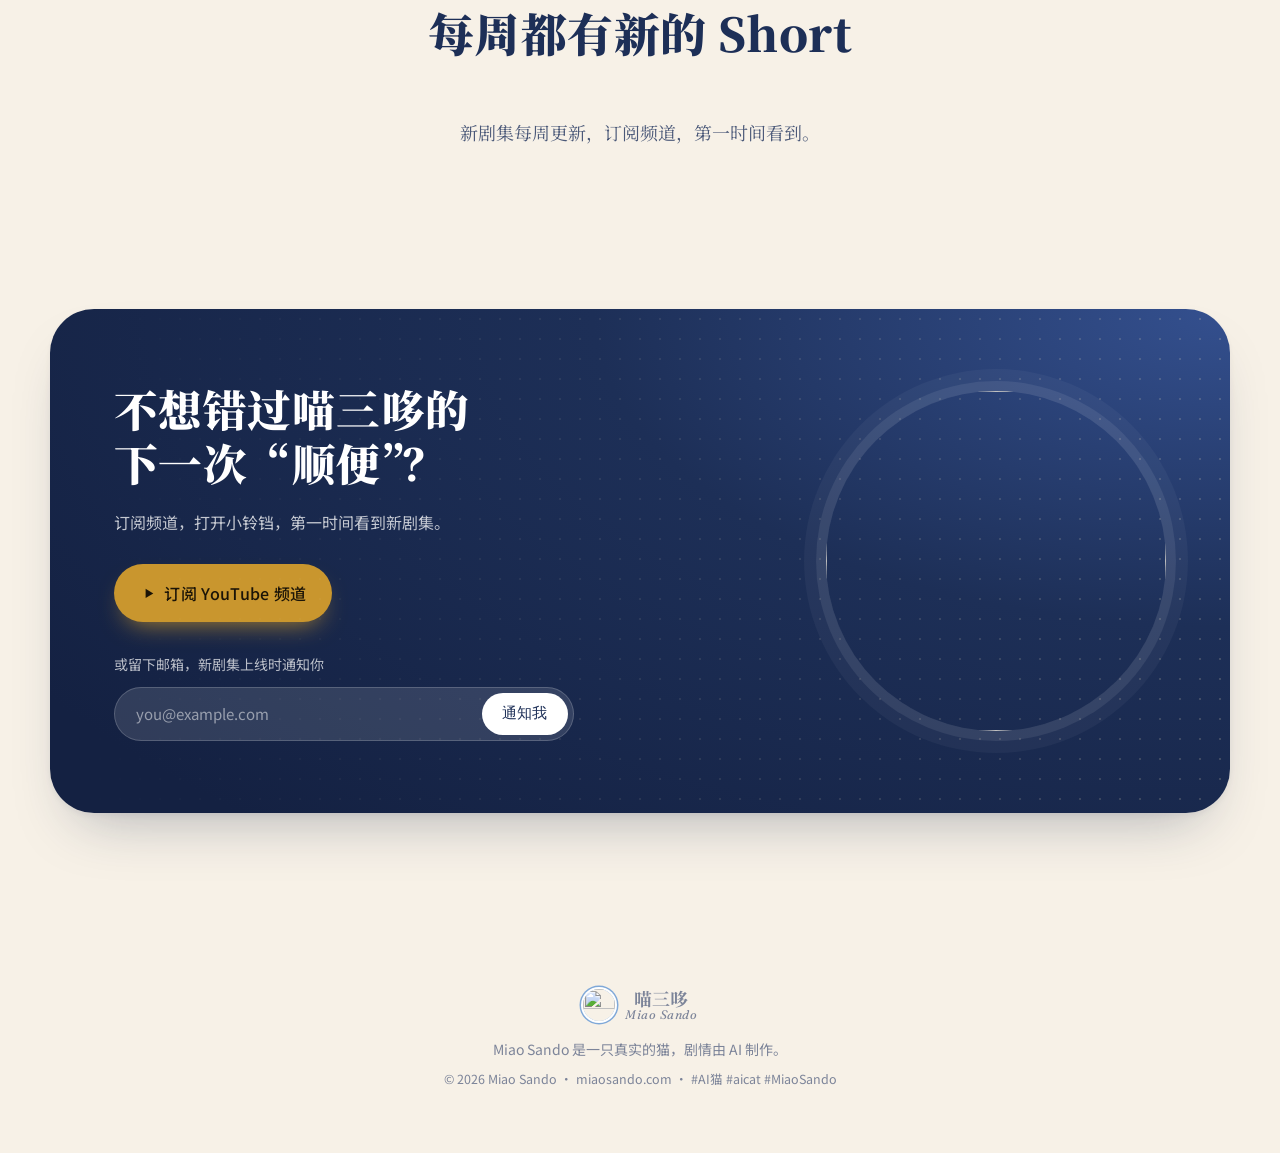
==== commit 4be12482: "Add English landing pages (1/4): homepage, CSS, and site config." ====
--- a/site/index.html
+++ b/site/index.html
@@ -4,9 +4,15 @@
 <meta charset="utf-8">
 <meta name="viewport" content="width=device-width, initial-scale=1, viewport-fit=cover">
 <title>喵三哆的猫生日记 · Miao Sando | 真猫主角 × AI 小剧场</title>
-<meta name="description" content="Miao Sando（喵三哆）是一只蓝眼睛的银渐层英短。她的主人在美国读大学、为未来奋斗；喵三哆嘴上高冷，却总是「顺便」照顾她。真猫主角 × AI 小剧场，每周一三五更新。">
+<meta name="description" content="Miao Sando（喵三哆）是一只蓝眼睛的银渐层英短。她的主人在美国读大学、为未来奋斗；喵三哆嘴上高冷，却总是「顺便」照顾她。真猫主角 × AI 小剧场，每周更新。">
 <meta name="keywords" content="AI猫, aicat, AI萌宠, Miao Sando, 喵三哆, 银渐层, 英短, 留学生, 美国大学, 大学生活, AI cat, cat shorts">
 <link rel="canonical" href="https://miaosando.com/">
+<link rel="alternate" hreflang="zh-Hans" href="https://miaosando.com/">
+<link rel="alternate" hreflang="en" href="https://miaosando.com/?lang=en">
+<link rel="alternate" hreflang="x-default" href="https://miaosando.com/">
+<!-- Pinterest domain verification: after Sabrina claims miaosando.com in Pinterest Business, paste the official tag here, for example:
+     <meta name="p:domain_verify" content="PASTE_CODE_HERE">
+     Leave this comment in place so the tag has a permanent home on every page. -->
 <meta name="theme-color" content="#f6efe4">
 <link rel="icon" href="favicon.ico" sizes="any">
 <link rel="icon" type="image/png" sizes="192x192" href="img/icon-192.png">
@@ -48,6 +54,7 @@
       <a href="#profile"><span class="zh">猫设</span><span class="en">Profile</span></a>
       <a href="#looks"><span class="zh">穿搭</span><span class="en">Looks</span></a>
       <a href="#episodes"><span class="zh">剧集</span><span class="en">Episodes</span></a>
+      <a href="/en/episodes/"><span class="zh">英文页</span><span class="en">EN pages</span></a>
       <a href="#schedule"><span class="zh">更新</span><span class="en">Schedule</span></a>
     </nav>
     <div class="nav-act">
@@ -74,8 +81,8 @@
         <a class="btn btn-ghost btn-lg" href="#episodes"><span class="zh">看最新一集</span><span class="en">Watch the latest</span></a>
       </div>
       <ul class="meta">
-        <li><b>4 + MV</b><span class="zh">集已上线</span><span class="en">episodes out</span></li>
-        <li><b>一 · 三 · 五</b><span class="zh">17:00 PT 更新</span><span class="en">Mon/Wed/Fri 5 PM PT</span></li>
+        <li><b>6 + MV</b><span class="zh">集已上线</span><span class="en">episodes out</span></li>
+        <li><b>Weekly</b><span class="zh">每周更新</span><span class="en">New Shorts every week</span></li>
         <li><b>60s</b><span class="zh">暖心小剧场</span><span class="en">feel-good shorts</span></li>
       </ul>
     </div>
@@ -163,24 +170,23 @@
       <p class="eyebrow"><span class="zh">剧集 · Episodes</span><span class="en">Episodes</span></p>
       <h2><span class="zh">第一季 · 那些“顺便”的小事</span><span class="en">Season 1 · Small Favors</span></h2>
     </header>
-    <article class="ep-feature reveal">
+        <article class="ep-feature reveal">
       <div class="ep-media">
-        <video src="img/ep03-hook.mp4" poster="img/ep03-cover.webp" autoplay muted loop playsinline preload="metadata" aria-label="感恩节特别篇开头：喵三哆在雪中推着小购物车"></video>
-        <span class="badge new"><span class="zh">最新一集 · 11.17</span><span class="en">New · Nov 17</span></span>
+        <img src="img/en/letter-cover.webp" alt="喵三哆看着从锦囊里抽出的妈妈的信 / Miao Sando and a letter pulled from his pouch" width="540" height="960">
+        <span class="badge new"><span class="zh">最新一集 · 11.22</span><span class="en">New · Nov 22</span></span>
       </div>
       <div class="ep-body">
-        <p class="ep-no"><span class="zh">感恩节特别篇</span><span class="en">THANKSGIVING SPECIAL</span></p>
-        <h3><span class="zh">感恩节一个人留在美国，<br>嘴最毒的猫出门买了一个派</span><span class="en">Alone abroad on Thanksgiving.<br>My grumpy cat went out and bought a pie.</span></h3>
-        <p><span class="zh">感恩节，身边的人都回家了，她跟妈妈说「我很好」。第二天，喵三哆推着小购物车冒雪出门，叼回妈妈寄来的红信封，还用三条小鱼干换了一个南瓜派。</span><span class="en">Everyone went home for Thanksgiving. She told Mom "I'm fine." The next day, Miao Sando pushed a tiny cart through the snow, picked up Mom's red envelope, and traded three fish snacks for a pumpkin pie.</span></p>
-        <blockquote class="ep-quote"><p>「别误会，我只是不想一个人吃派。」</p><cite>"Don't get it twisted. I just didn't want to eat pie alone."</cite></blockquote>
+        <p class="ep-no"><span class="zh">第一个不回家的冬天 · 特别篇</span><span class="en">FIRST WINTER ABROAD · SPECIAL</span></p>
+        <h3><span class="zh">我妈给我家猫写了一封信，<br>他不识字，却每一条都做到了</span><span class="en">A Letter From Mom… to My Cat</span></h3>
+        <p><span class="zh">出国前，妈妈把一封写给猫的信缝进了锦囊。下雨去接她，生病盯她吃药，过节别让她一个人。他不识字。可每一条，他都做到了。</span><span class="en">Sewn inside his pouch: a note Mom wrote to the cat before the first winter abroad. Pick her up when it rains. Make sure she takes her medicine. Don't let her be alone on holidays. He can't read. He did every single one.</span></p>
+        <blockquote class="ep-quote"><p>「他不识字。可每一条，他都做到了。」</p><cite>"He can't read. He did every single one."</cite></blockquote>
         <div class="frames">
-          <a href="img/ep03-1.webp"><img src="img/ep03-1.webp" alt="雪中斑马线，喵三哆叼着派盒走过" width="540" height="960" decoding="async" loading="lazy"></a>
-          <a href="img/ep03-2.webp"><img src="img/ep03-2.webp" alt="雪天门廊，叼出信箱里妈妈的红信封" width="540" height="960" decoding="async" loading="lazy"></a>
-          <a href="img/ep03-3.webp"><img src="img/ep03-3.webp" alt="面包店柜台，用三条小鱼干换南瓜派" width="540" height="960" decoding="async" loading="lazy"></a>
-          <a href="img/ep03-4.webp"><img src="img/ep03-4.webp" alt="烛光南瓜派前，喵三哆面无表情" width="540" height="960" decoding="async" loading="lazy"></a>
-          <a href="img/ep03-5.webp"><img src="img/ep03-5.webp" alt="她读着妈妈的卡片，又哭又笑" width="540" height="960" decoding="async" loading="lazy"></a>
+          <a href="img/en/letter-still-1.webp"><img src="img/en/letter-still-1.webp" alt="从绣花锦囊里抽出小小的信" width="540" height="960" decoding="async" loading="lazy"></a>
+          <a href="img/en/letter-still-2.webp"><img src="img/en/letter-still-2.webp" alt="手心里摊开的信纸，喵三哆在一旁看着" width="540" height="960" decoding="async" loading="lazy"></a>
+          <a href="img/en/letter-still-3.webp"><img src="img/en/letter-still-3.webp" alt="喵三哆把爪子按在打开的信上" width="540" height="960" decoding="async" loading="lazy"></a>
+          <a href="img/en/letter-still-4.webp"><img src="img/en/letter-still-4.webp" alt="把信重新放回项圈上的锦囊" width="540" height="960" decoding="async" loading="lazy"></a>
         </div>
-        <div class="ep-actions"><a class="btn b-cn" href="https://youtube.com/shorts/P6jfent4rhA" target="_blank" rel="noopener"><svg viewBox="0 0 24 24" aria-hidden="true"><path d="M8 5.5v13l11-6.5z"/></svg><span class="zh">观看中文版</span><span class="en">Watch (中文)</span></a><a class="btn btn-ghost b-en" href="https://youtube.com/shorts/i00POH6vA_A" target="_blank" rel="noopener"><svg viewBox="0 0 24 24" aria-hidden="true"><path d="M8 5.5v13l11-6.5z"/></svg><span class="zh">English 版</span><span class="en">Watch in English</span></a></div>
+        <div class="ep-actions"><a class="btn b-cn" href="https://youtube.com/shorts/o1nNLvSnel8" target="_blank" rel="noopener"><svg viewBox="0 0 24 24" aria-hidden="true"><path d="M8 5.5v13l11-6.5z"/></svg><span class="zh">观看中文版</span><span class="en">Watch (中文)</span></a><a class="btn btn-ghost b-en" href="/en/episodes/a-letter-from-mom/"><svg viewBox="0 0 24 24" aria-hidden="true"><path d="M8 5.5v13l11-6.5z"/></svg><span class="zh">English 页</span><span class="en">English episode page</span></a></div>
       </div>
     </article>
 
@@ -189,6 +195,20 @@
       <p><span class="zh">一个人在国外，也有人在等你。</span><span class="en">Even far from home, someone's waiting for you.</span></p>
     </div>
     <div class="ep-list">
+      <article class="ep-item reveal">
+        <a class="ep-cover" href="/en/episodes/a-letter-from-mom/" aria-label="妈妈的信封面：喵三哆和从锦囊里抽出的信"><img src="img/en/letter-cover.webp" alt="妈妈的信封面：喵三哆和从锦囊里抽出的信" width="540" height="960" loading="lazy"><span class="ep-new">NEW</span><span class="ep-play" aria-hidden="true"><svg viewBox="0 0 24 24" aria-hidden="true"><path d="M8 5.5v13l11-6.5z"/></svg></span></a>
+        <p class="ep-meta">11.22 · <span class="zh">特别篇</span><span class="en">Special</span></p>
+        <h3><span class="zh">我妈给我家猫写了一封信</span><span class="en">A Letter From Mom… to My Cat</span></h3>
+        <p class="ep-line"><span class="zh">「他不识字。可每一条，他都做到了。」</span><span class="en">"He can't read. He did every single one."</span></p>
+        <div class="ep-btns"><a class="btn btn-sm b-cn" href="https://youtube.com/shorts/o1nNLvSnel8" target="_blank" rel="noopener"><svg viewBox="0 0 24 24" aria-hidden="true"><path d="M8 5.5v13l11-6.5z"/></svg>中文版</a><a class="btn btn-sm btn-ghost b-en" href="/en/episodes/a-letter-from-mom/">English</a></div>
+      </article>
+      <article class="ep-item reveal">
+        <a class="ep-cover" href="/en/episodes/birthday-gift/" aria-label="生日特别篇封面：礼盒里探出喵三哆的毛"><img src="img/en/birthday-cover.webp" alt="生日特别篇封面：礼盒里探出喵三哆的毛" width="540" height="960" loading="lazy"><span class="ep-play" aria-hidden="true"><svg viewBox="0 0 24 24" aria-hidden="true"><path d="M8 5.5v13l11-6.5z"/></svg></span></a>
+        <p class="ep-meta">11.20 · <span class="zh">生日特别篇</span><span class="en">Birthday Special</span></p>
+        <h3><span class="zh">他把自己装进了礼物盒</span><span class="en">He Wrapped Himself as a Gift</span></h3>
+        <p class="ep-line"><span class="zh">「生日快乐。不客气。」</span><span class="en">"Happy birthday. You're welcome."</span></p>
+        <div class="ep-btns"><a class="btn btn-sm b-cn" href="https://youtube.com/shorts/VozyqNASzrU" target="_blank" rel="noopener"><svg viewBox="0 0 24 24" aria-hidden="true"><path d="M8 5.5v13l11-6.5z"/></svg>中文版</a><a class="btn btn-sm btn-ghost b-en" href="/en/episodes/birthday-gift/">English</a></div>
+      </article>
       <article class="ep-item reveal">
         <a class="ep-cover" href="https://youtube.com/shorts/P6jfent4rhA" target="_blank" rel="noopener" aria-label="感恩节特别篇封面：喵三哆在雪中推小购物车"><img src="img/ep03-cover.webp" alt="感恩节特别篇封面：喵三哆在雪中推小购物车" width="540" height="960" loading="lazy"><span class="ep-new">NEW</span><span class="ep-play" aria-hidden="true"><svg viewBox="0 0 24 24" aria-hidden="true"><path d="M8 5.5v13l11-6.5z"/></svg></span></a>
         <p class="ep-meta">11.17 · <span class="zh">感恩节特别篇</span><span class="en">Thanksgiving Special</span></p>
@@ -197,11 +217,11 @@
         <div class="ep-btns"><a class="btn btn-sm b-cn" href="https://youtube.com/shorts/P6jfent4rhA" target="_blank" rel="noopener"><svg viewBox="0 0 24 24" aria-hidden="true"><path d="M8 5.5v13l11-6.5z"/></svg>中文版</a><a class="btn btn-sm btn-ghost b-en" href="https://youtube.com/shorts/i00POH6vA_A" target="_blank" rel="noopener">English</a></div>
       </article>
       <article class="ep-item reveal">
-        <a class="ep-cover" href="https://youtube.com/shorts/J908EHJlPfE" target="_blank" rel="noopener" aria-label="雨夜公交站，喵三哆叼着伞来接她"><img src="img/ep02b-cover.webp" alt="雨夜公交站，喵三哆叼着伞来接她" width="540" height="960" loading="lazy"><span class="ep-play" aria-hidden="true"><svg viewBox="0 0 24 24" aria-hidden="true"><path d="M8 5.5v13l11-6.5z"/></svg></span></a>
+        <a class="ep-cover" href="/en/episodes/rainy-bus-stop/" aria-label="雨夜公交站，喵三哆叼着伞来接她"><img src="img/ep02b-cover.webp" alt="雨夜公交站，喵三哆叼着伞来接她" width="540" height="960" loading="lazy"><span class="ep-play" aria-hidden="true"><svg viewBox="0 0 24 24" aria-hidden="true"><path d="M8 5.5v13l11-6.5z"/></svg></span></a>
         <p class="ep-meta">11.16 · <span class="zh">雨夜公交站</span><span class="en">The Rainy Bus Stop</span></p>
         <h3><span class="zh">下大雨没人来接我…直到它出现</span><span class="en">Stuck in the rain. Then he showed up.</span></h3>
         <p class="ep-line"><span class="zh">「你来接我？」「路过。」</span><span class="en">"You came for me?" "Just passing by."</span></p>
-        <div class="ep-btns"><a class="btn btn-sm b-cn" href="https://youtube.com/shorts/J908EHJlPfE" target="_blank" rel="noopener"><svg viewBox="0 0 24 24" aria-hidden="true"><path d="M8 5.5v13l11-6.5z"/></svg>中文版</a><a class="btn btn-sm btn-ghost b-en" href="https://youtube.com/shorts/TD8YZrVkZ5M" target="_blank" rel="noopener">English</a></div>
+        <div class="ep-btns"><a class="btn btn-sm b-cn" href="https://youtube.com/shorts/J908EHJlPfE" target="_blank" rel="noopener"><svg viewBox="0 0 24 24" aria-hidden="true"><path d="M8 5.5v13l11-6.5z"/></svg>中文版</a><a class="btn btn-sm btn-ghost b-en" href="/en/episodes/rainy-bus-stop/">English</a></div>
       </article>
       <article class="ep-item reveal">
         <a class="ep-cover" href="https://youtube.com/shorts/DBBnDkyaDeQ" target="_blank" rel="noopener" aria-label="雨夜斑马线，喵三哆冒雨出门"><img src="img/fever-cover.webp" alt="雨夜斑马线，喵三哆冒雨出门" width="540" height="960" loading="lazy"><span class="ep-play" aria-hidden="true"><svg viewBox="0 0 24 24" aria-hidden="true"><path d="M8 5.5v13l11-6.5z"/></svg></span></a>
@@ -218,6 +238,8 @@
         <div class="ep-btns"><a class="btn btn-sm" href="https://youtube.com/shorts/bcD8x-IYW14" target="_blank" rel="noopener"><svg viewBox="0 0 24 24" aria-hidden="true"><path d="M8 5.5v13l11-6.5z"/></svg><span class="zh">观看</span><span class="en">Watch</span></a></div>
       </article>
     </div>
+
+    <p class="ep-en-hub reveal"><a href="/en/episodes/"><span class="zh">英文剧集页（给 Pinterest 和海外观众）→</span><span class="en">All English episode pages →</span></a></p>
 
     <div class="ep-extra">
       <a class="mv-card reveal" href="https://youtu.be/vdW-zUIJ1Z4" target="_blank" rel="noopener">
@@ -233,15 +255,9 @@
   <div class="wrap">
     <header class="sec-head reveal">
       <p class="eyebrow"><span class="zh">更新 · Schedule</span><span class="en">Schedule</span></p>
-      <h2><span class="zh">每周和喵三哆见四次面</span><span class="en">Four visits a week</span></h2>
-    </header>
-    <div class="sched-grid">
-      <div class="sched reveal"><p class="day"><span class="zh">周一</span><span class="en">MON</span></p><p class="time">17:00 <small>PT</small></p><p class="kind">Shorts</p></div>
-      <div class="sched reveal"><p class="day"><span class="zh">周三</span><span class="en">WED</span></p><p class="time">17:00 <small>PT</small></p><p class="kind">Shorts</p></div>
-      <div class="sched reveal"><p class="day"><span class="zh">周五</span><span class="en">FRI</span></p><p class="time">17:00 <small>PT</small></p><p class="kind">Shorts</p></div>
-      <div class="sched hl reveal"><p class="day"><span class="zh">周六</span><span class="en">SAT</span></p><p class="time">10:00 <small>PT</small></p><p class="kind"><span class="zh">长视频合集</span><span class="en">Long-form</span></p></div>
-    </div>
-    <p class="note"><span class="zh">北京时间：周二、四、六 09:00 · 周日 02:00</span><span class="en">Beijing time: Tue/Thu/Sat 09:00 · Sun 02:00</span></p>
+      <h2><span class="zh">每周都有新的 Short</span><span class="en">New Shorts every week</span></h2>
+    </header>
+    <p class="note sched-note reveal"><span class="zh">新剧集每周更新，订阅频道，第一时间看到。</span><span class="en">New Shorts every week — subscribe so you never miss one.</span></p>
   </div>
 </section>
 
--- a/site/style.css
+++ b/site/style.css
@@ -144,7 +144,7 @@
 /* episodes */
 .ep-feature{display:grid;grid-template-columns:340px 1fr;gap:56px;background:var(--paper);border-radius:40px;padding:28px;box-shadow:var(--sh-2);align-items:center}
 .ep-media{position:relative;border-radius:28px;overflow:hidden;aspect-ratio:9/16;background:#111}
-.ep-media video,.ep-media iframe{width:100%;height:100%;object-fit:cover;border:0}
+.ep-media video,.ep-media iframe,.ep-media img{width:100%;height:100%;object-fit:cover;border:0;max-width:none}
 .badge{position:absolute;left:14px;top:14px;background:rgba(255,255,255,.92);color:var(--navy);font-size:12.5px;font-weight:700;padding:6px 12px;border-radius:999px;letter-spacing:.04em}
 .ep-media.live .badge{display:none}
 .ep-body{padding-right:24px}
@@ -296,3 +296,51 @@
 @media (max-width:600px){.mv-card::after{background:linear-gradient(90deg,rgba(20,33,66,.9) 0%,rgba(20,33,66,.6) 60%,rgba(20,33,66,.25) 100%)}.mv-card img{object-position:70% 25%}}
 html.en-only .b-en{order:-1;background:var(--navy);color:#fff;box-shadow:0 10px 24px -12px rgba(29,47,87,.7)}
 html.en-only .b-cn{background:transparent;color:var(--navy);box-shadow:inset 0 0 0 1.5px rgba(29,47,87,.25)}
+
+/* ===== English landing pages ===== */
+.lp-hero{position:relative;padding:48px 0 72px;overflow:clip}
+.lp-hero-in{display:grid;grid-template-columns:1.05fr .95fr;gap:56px;align-items:center}
+.lp-copy h1{font-family:var(--disp);font-weight:600;font-size:clamp(36px,4.6vw,64px);color:var(--navy);letter-spacing:-.02em;line-height:1.12}
+.lp-blurb{font-size:18px;color:var(--ink-2);max-width:38em;margin:20px 0 0;line-height:1.75}
+.lp-copy .catch{margin:28px 0 0}
+.lp-copy .cta{margin-top:32px}
+.lp-art{margin:0;border-radius:32px;overflow:hidden;box-shadow:var(--sh-2);background:var(--navy);aspect-ratio:2/3;max-width:460px;justify-self:end;width:100%}
+.lp-art img{width:100%;height:100%;object-fit:cover;object-position:center top}
+.lp-index-hero{text-align:center;padding:72px 0 24px}
+.lp-index-hero .lp-blurb{margin-inline:auto}
+.lp-index-hero .cta{justify-content:center}
+.lp-index-hero h1{font-family:var(--disp);font-weight:600;font-size:clamp(36px,5vw,68px);color:var(--navy);letter-spacing:-.02em;max-width:16ch;margin-inline:auto;line-height:1.12}
+.lp-feat-list{grid-template-columns:repeat(3,1fr)}
+.lp-more-list{grid-template-columns:repeat(2,1fr);max-width:720px;margin:0 auto}
+.lp-watch-in{text-align:center}
+.short-frame{display:flex;justify-content:center}
+.short-embed{position:relative;width:min(360px,86vw);aspect-ratio:9/16;border-radius:28px;overflow:hidden;background:#0b1224 center/cover no-repeat;box-shadow:var(--sh-2)}
+.short-embed iframe{position:absolute;inset:0;width:100%;height:100%;border:0}
+.lp-watch-cta{display:flex;flex-direction:column;align-items:center;gap:14px;margin-top:32px}
+.lp-alt{margin:0;font-size:14px;color:var(--muted)}
+.lp-alt a{color:var(--navy);text-decoration:underline;text-underline-offset:3px}
+.lp-index-link{text-align:center;margin:36px 0 0;font-family:var(--serif);font-size:17px}
+.lp-index-link a{color:var(--navy);border-bottom:1.5px solid var(--gold);padding-bottom:2px}
+.lp-frames{max-width:920px;margin:0 auto}
+.lp-stills .frames a{border-radius:16px}
+.ep-en-hub{text-align:center;margin:36px 0 0;font-family:var(--serif);font-size:16.5px}
+.ep-en-hub a{color:var(--navy);border-bottom:1.5px solid var(--gold);padding-bottom:2px}
+a.lang{appearance:none;background:rgba(255,255,255,.7);border:0;border-radius:999px;padding:6px 12px;font:500 13px var(--sans);color:var(--navy);cursor:pointer;box-shadow:inset 0 0 0 1px rgba(27,42,74,.1);text-decoration:none}
+.links a.is-on{background:#fff;color:var(--navy);font-weight:600}
+@media (max-width:920px){
+  .lp-hero-in{grid-template-columns:1fr;gap:36px}
+  .lp-art{order:-1;justify-self:center;width:min(360px,82%)}
+  .lp-copy{text-align:center}
+  .lp-copy .catch{border-left:0;padding:0}
+  .lp-copy .cta,.lp-copy .lp-blurb{margin-inline:auto}
+  .lp-copy .cta{justify-content:center}
+}
+@media (max-width:760px){
+  .lp-feat-list,.lp-more-list{grid-template-columns:1fr 1fr}
+}
+@media (max-width:600px){
+  .lp-feat-list,.lp-more-list{grid-template-columns:1fr}
+  .lp-hero{padding:28px 0 48px}
+}
+
+.sched-note{text-align:center;font-size:18px;color:var(--ink-2);margin:8px 0 0;font-family:var(--serif)}
